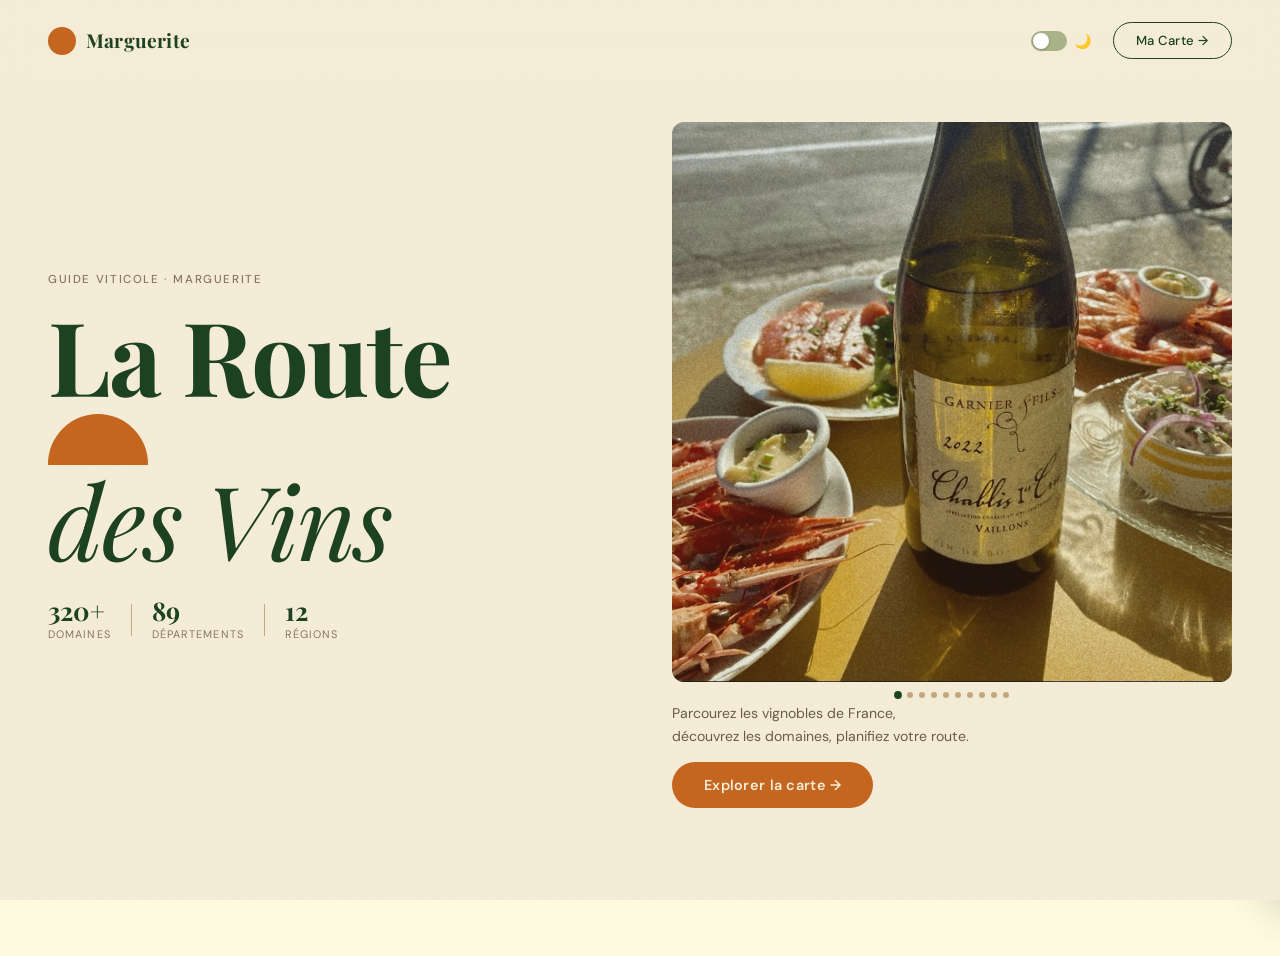
==== website/index.html @ 568b3fec "Initial commit — site Route des Vins Marguerite" ====
<!DOCTYPE html>
<html lang="fr">
<head>
    <meta charset="UTF-8">
    <meta name="viewport" content="width=device-width, initial-scale=1.0">
    <title>Route des Vins — Marguerite</title>
    <link href="https://fonts.googleapis.com/css2?family=DM+Sans:wght@300;400;500;600&family=Montserrat:wght@400;500;600&family=Playfair+Display:ital,wght@0,400;0,700;1,400&display=swap" rel="stylesheet">
    <link rel="stylesheet" href="style.css?v=1774000500">
    <!-- Firebase SDK (compat — fonctionne sans bundler) -->
    <script src="https://www.gstatic.com/firebasejs/10.7.1/firebase-app-compat.js"></script>
    <script src="https://www.gstatic.com/firebasejs/10.7.1/firebase-auth-compat.js"></script>
    <script src="https://www.gstatic.com/firebasejs/10.7.1/firebase-firestore-compat.js"></script>
</head>
<body>

    <!-- =========================================================
         LANDING PAGE OVERLAY — 70s Editorial Hero
         ========================================================= -->
    <div id="landing-overlay" class="landing-overlay">

        <!-- Navigation -->
        <nav class="landing-nav" id="landing-nav">
            <div class="landing-nav-logo">
                <span class="landing-nav-dot"></span>
                <span class="landing-nav-brand">Marguerite</span>
            </div>
            <div style="display:flex;align-items:center;gap:12px">
                <button class="theme-toggle-btn" id="theme-toggle-landing" onclick="toggleTheme()" aria-label="Basculer thème">
                    <span class="theme-toggle-track"><span class="theme-toggle-thumb"></span></span>
                    <span class="theme-toggle-icon">🌙</span>
                </button>
                <button class="landing-nav-cta" onclick="dismissLanding()">Ma Carte →</button>
            </div>
        </nav>

        <!-- Hero Poster -->
        <section class="landing-hero">

            <!-- Colonne gauche : typographie géante -->
            <div class="landing-hero-left">
                <span class="landing-label">Guide Viticole · Marguerite</span>
                <h1 class="landing-title-main">La Route</h1>
                <div class="landing-sun" aria-hidden="true"></div>
                <h1 class="landing-title-italic">des Vins</h1>
                <div class="landing-stats">
                    <div class="landing-stat">
                        <span class="landing-stat-num">320+</span>
                        <span class="landing-stat-lbl">Domaines</span>
                    </div>
                    <div class="landing-stat-sep"></div>
                    <div class="landing-stat">
                        <span class="landing-stat-num">89</span>
                        <span class="landing-stat-lbl">Départements</span>
                    </div>
                    <div class="landing-stat-sep"></div>
                    <div class="landing-stat">
                        <span class="landing-stat-num">12</span>
                        <span class="landing-stat-lbl">Régions</span>
                    </div>
                </div>
            </div>

            <!-- Colonne droite : carrousel + CTA -->
            <div class="landing-hero-right">
                <div class="landing-carousel-wrap">
                    <div class="landing-carousel" id="landing-carousel">
                        <!-- slides injectées par JS -->
                    </div>
                    <div class="landing-carousel-dots" id="landing-dots"></div>
                </div>
                <div class="landing-cta-zone">
                    <p class="landing-desc">Parcourez les vignobles de France,<br>découvrez les domaines, planifiez votre route.</p>
                    <button class="landing-explore-btn" onclick="dismissLanding()">Explorer la carte →</button>
                </div>
            </div>

        </section>

        <!-- ─── Wave divider ──────────────────────────────── -->
        <div class="landing-wave">
            <svg viewBox="0 0 1440 60" preserveAspectRatio="none" xmlns="http://www.w3.org/2000/svg">
                <path d="M0,30 C360,60 1080,0 1440,30 L1440,60 L0,60 Z" fill="white"/>
            </svg>
        </div>

        <!-- ─── Section Étapes ───────────────────────────── -->
        <section class="landing-etapes">
            <div class="landing-etapes-header">
                <div>
                    <span class="landing-section-label">Explorer</span>
                    <h2 class="landing-section-title">Les étapes<br><em>de la route</em></h2>
                </div>
                <button class="landing-etapes-link" onclick="dismissLanding()">Toutes les régions →</button>
            </div>
            <div class="landing-etapes-grid">

                <div class="landing-etape-card" onclick="goToRegion('49')" style="cursor:pointer;">
                    <div class="landing-etape-img-placeholder"><img src="images/landing/region-loire.JPG" alt="Pays de la Loire" class="landing-etape-img"></div>
                    <div class="landing-etape-body">
                        <div class="landing-etape-meta">
                            <span class="landing-etape-num" style="color:#5F6F52">01</span>
                            <span class="landing-etape-dot" style="background:#5F6F52"></span>
                        </div>
                        <h3 class="landing-etape-name">Pays de la Loire</h3>
                        <p class="landing-etape-desc">Des vignes de Muscadet aux châteaux de Touraine.</p>
                        <div class="landing-etape-tags">
                            <span class="landing-etape-tag" style="color:#5F6F52;background:rgba(95,111,82,0.1)">Blanc</span>
                            <span class="landing-etape-tag" style="color:#5F6F52;background:rgba(95,111,82,0.1)">Rosé</span>
                            <span class="landing-etape-tag" style="color:#5F6F52;background:rgba(95,111,82,0.1)">Pétillant</span>
                        </div>
                    </div>
                </div>

                <div class="landing-etape-card" onclick="goToRegion('39')" style="cursor:pointer;">
                    <div class="landing-etape-img-placeholder"><img src="images/landing/region-jura.JPG" alt="Jura" class="landing-etape-img"></div>
                    <div class="landing-etape-body">
                        <div class="landing-etape-meta">
                            <span class="landing-etape-num" style="color:#C4661F">02</span>
                            <span class="landing-etape-dot" style="background:#C4661F"></span>
                        </div>
                        <h3 class="landing-etape-name">Jura</h3>
                        <p class="landing-etape-desc">Vin Jaune, Crémant et cépages autochtones sur argilo-calcaires.</p>
                        <div class="landing-etape-tags">
                            <span class="landing-etape-tag" style="color:#C4661F;background:rgba(196,102,31,0.1)">Blanc</span>
                            <span class="landing-etape-tag" style="color:#C4661F;background:rgba(196,102,31,0.1)">Pétillant</span>
                            <span class="landing-etape-tag" style="color:#C4661F;background:rgba(196,102,31,0.1)">Vin Jaune</span>
                        </div>
                    </div>
                </div>

                <div class="landing-etape-card" onclick="goToRegion('51')" style="cursor:pointer;">
                    <div class="landing-etape-img-placeholder"><img src="images/landing/region-champagne.JPG" alt="Champagne" class="landing-etape-img"></div>
                    <div class="landing-etape-body">
                        <div class="landing-etape-meta">
                            <span class="landing-etape-num" style="color:#1C4220">03</span>
                            <span class="landing-etape-dot" style="background:#1C4220"></span>
                        </div>
                        <h3 class="landing-etape-name">Champagne</h3>
                        <p class="landing-etape-desc">Grandes maisons et vignerons indépendants de la Montagne de Reims.</p>
                        <div class="landing-etape-tags">
                            <span class="landing-etape-tag" style="color:#1C4220;background:rgba(28,66,32,0.1)">Bulles</span>
                            <span class="landing-etape-tag" style="color:#1C4220;background:rgba(28,66,32,0.1)">Blanc de Blancs</span>
                            <span class="landing-etape-tag" style="color:#1C4220;background:rgba(28,66,32,0.1)">Brut Nature</span>
                        </div>
                    </div>
                </div>

                <div class="landing-etape-card" onclick="goToRegion('33')" style="cursor:pointer;">
                    <div class="landing-etape-img-placeholder"><img src="images/chateau%20bordeau.jpeg" alt="Bordeaux" class="landing-etape-img"></div>
                    <div class="landing-etape-body">
                        <div class="landing-etape-meta">
                            <span class="landing-etape-num" style="color:#C4661F">04</span>
                            <span class="landing-etape-dot" style="background:#C4661F"></span>
                        </div>
                        <h3 class="landing-etape-name">Bordeaux</h3>
                        <p class="landing-etape-desc">Châteaux mythiques et merlots de la Rive Droite.</p>
                        <div class="landing-etape-tags">
                            <span class="landing-etape-tag" style="color:#C4661F;background:rgba(196,102,31,0.1)">Rouge</span>
                            <span class="landing-etape-tag" style="color:#C4661F;background:rgba(196,102,31,0.1)">Blanc sec</span>
                            <span class="landing-etape-tag" style="color:#C4661F;background:rgba(196,102,31,0.1)">Liquoreux</span>
                        </div>
                    </div>
                </div>

                <div class="landing-etape-card" onclick="goToRegion('42')" style="cursor:pointer;">
                    <div class="landing-etape-img-placeholder"><img src="images/landing/region-roannaise.JPG" alt="Côte Roannaise" class="landing-etape-img"></div>
                    <div class="landing-etape-body">
                        <div class="landing-etape-meta">
                            <span class="landing-etape-num" style="color:#A8541A">05</span>
                            <span class="landing-etape-dot" style="background:#A8541A"></span>
                        </div>
                        <h3 class="landing-etape-name">Côte Roannaise</h3>
                        <p class="landing-etape-desc">Gamay Saint Romain sur granit, fraîcheur et verticalité.</p>
                        <div class="landing-etape-tags">
                            <span class="landing-etape-tag" style="color:#A8541A;background:rgba(168,84,26,0.1)">Rouge</span>
                            <span class="landing-etape-tag" style="color:#A8541A;background:rgba(168,84,26,0.1)">Blanc</span>
                            <span class="landing-etape-tag" style="color:#A8541A;background:rgba(168,84,26,0.1)">Bio</span>
                        </div>
                    </div>
                </div>

            </div>
        </section>

        <!-- ─── Wave divider ──────────────────────────────── -->
        <div class="landing-wave">
            <svg viewBox="0 0 1440 60" preserveAspectRatio="none" xmlns="http://www.w3.org/2000/svg">
                <path d="M0,30 C360,0 1080,60 1440,30 L1440,60 L0,60 Z" fill="#EDE0CB"/>
            </svg>
        </div>

        <!-- ─── Section Domaines ─────────────────────────── -->
        <section class="landing-domaines">
            <div class="landing-domaines-header">
                <div>
                    <span class="landing-section-label">Sélection</span>
                    <h2 class="landing-section-title">Fiches<br><em>domaines</em></h2>
                </div>
                <div class="landing-domaines-filters">
                    <span class="landing-domaines-label" onclick="dismissLanding()" style="cursor:pointer">Tous les domaines →</span>
                </div>
            </div>
            <div class="landing-domaines-grid">

                <div class="landing-domaine-card" onclick="goToDomaine('49', 0)" style="cursor:pointer;">
                    <div class="landing-domaine-img-wrap">
                        <img src="images/Mahé.jpeg" alt="Loïc Mahé" class="landing-domaine-img">
                    </div>
                    <div class="landing-domaine-body">
                        <span class="landing-domaine-region">Val de Loire</span>
                        <h3 class="landing-domaine-name">Loïc Mahé</h3>
                        <p class="landing-domaine-appellation">Savennières · Chenin Blanc</p>
                        <div class="landing-domaine-footer">
                            <button class="landing-domaine-cta">Voir la fiche →</button>
                        </div>
                    </div>
                </div>

                <div class="landing-domaine-card" onclick="goToDomaine('39', 0)" style="cursor:pointer;">
                    <div class="landing-domaine-img-wrap">
                        <img src="images/Tissot.JPG" alt="Stéphane & Bénédicte Tissot" class="landing-domaine-img">
                    </div>
                    <div class="landing-domaine-body">
                        <span class="landing-domaine-region">Jura</span>
                        <h3 class="landing-domaine-name">Stéphane &amp; Bénédicte Tissot</h3>
                        <p class="landing-domaine-appellation">Arbois · Chardonnay, Savagnin</p>
                        <div class="landing-domaine-footer">
                            <button class="landing-domaine-cta">Voir la fiche →</button>
                        </div>
                    </div>
                </div>

                <div class="landing-domaine-card" onclick="goToDomaine('51', 1)" style="cursor:pointer;">
                    <div class="landing-domaine-img-wrap">
                        <img src="images/Agrapart.JPG" alt="Pascal Agrapart" class="landing-domaine-img">
                    </div>
                    <div class="landing-domaine-body">
                        <span class="landing-domaine-region">Champagne</span>
                        <h3 class="landing-domaine-name">Pascal Agrapart</h3>
                        <p class="landing-domaine-appellation">Côte des Blancs · Chardonnay</p>
                        <div class="landing-domaine-footer">
                            <button class="landing-domaine-cta">Voir la fiche →</button>
                        </div>
                    </div>
                </div>

                <div class="landing-domaine-card" onclick="goToDomaine('44', 0)" style="cursor:pointer;">
                    <div class="landing-domaine-img-wrap">
                        <img src="images/Chevalier.JPG" alt="Eric Chevalier" class="landing-domaine-img">
                    </div>
                    <div class="landing-domaine-body">
                        <span class="landing-domaine-region">Loire</span>
                        <h3 class="landing-domaine-name">Eric Chevalier</h3>
                        <p class="landing-domaine-appellation">Muscadet Côtes de Grand Lieu · Melon de Bourgogne</p>
                        <div class="landing-domaine-footer">
                            <button class="landing-domaine-cta">Voir la fiche →</button>
                        </div>
                    </div>
                </div>

            </div>
        </section>

        <!-- ─── Wave divider ──────────────────────────────── -->
        <div class="landing-wave" style="background:#EDE0CB">
            <svg viewBox="0 0 1440 60" preserveAspectRatio="none" xmlns="http://www.w3.org/2000/svg">
                <path d="M0,60 C480,0 960,60 1440,20 L1440,60 L0,60 Z" fill="#1C4220"/>
            </svg>
        </div>

        <!-- ─── Section CTA ───────────────────────────────── -->
        <section class="landing-cta-section">
            <div class="landing-cta-circle" style="width:600px;height:600px"></div>
            <div class="landing-cta-circle" style="width:900px;height:900px"></div>
            <div class="landing-cta-inner">
                <div class="landing-cta-sun"></div>
                <h2 class="landing-cta-title">Créez votre<br><em>propre route</em></h2>
                <p class="landing-cta-text">Connectez-vous pour sauvegarder vos domaines, noter vos cuvées préférées et partager votre carnet de route avec vos amis.</p>
                <div class="landing-cta-buttons">
                    <button class="landing-cta-btn-primary" onclick="dismissLanding(); setTimeout(openAuthModal, 400)">Commencer gratuitement</button>
                    <button class="landing-cta-btn-secondary" onclick="dismissLanding()">Explorer sans compte</button>
                </div>
            </div>
        </section>

        <!-- ─── Footer ────────────────────────────────────── -->
        <footer class="landing-footer">
            <div class="landing-footer-top">
                <div>
                    <span class="landing-footer-brand">Marguerite</span>
                    <p class="landing-footer-tagline">La route des vins, à votre façon.</p>
                </div>
                <div class="landing-footer-col">
                    <h4>Explorer</h4>
                    <a href="#" onclick="dismissLanding()">La Carte</a>
                    <a href="#" onclick="event.preventDefault(); document.querySelector('.landing-etapes')?.scrollIntoView({behavior:'smooth'})">Les Étapes</a>
                    <a href="#" onclick="event.preventDefault(); document.querySelector('.landing-domaines')?.scrollIntoView({behavior:'smooth'})">Les Domaines</a>
                </div>
                <div class="landing-footer-col">
                    <h4>Compte</h4>
                    <a href="#" onclick="dismissLanding()">Ma Carte</a>
                    <a href="#" onclick="dismissLanding(); setTimeout(openAuthModal, 400)">Connexion</a>
                    <a href="#" onclick="dismissLanding()">Coups de cœur</a>
                </div>
            </div>
            <div class="landing-footer-bottom">
                <span class="landing-footer-copy">© 2025 Route des Vins Marguerite</span>
                <span class="landing-footer-copy">Fait avec soin · France 🇫🇷</span>
            </div>
        </footer>

    </div>
    <!-- /landing-overlay -->

    <!-- ===== NAV CARTE ===== -->
    <nav id="carte-nav">
        <div class="cn-logo" onclick="showLanding()" style="cursor:pointer;">
            <div class="cn-logo-dot"></div>
            <span class="cn-brand">Marguerite</span>
        </div>
        <div class="cn-links">
            <a href="#" onclick="dismissLanding(); return false;" class="cn-link">Accueil</a>
            <a href="#" class="cn-link active">La Carte</a>
        </div>

        <!-- Barre de recherche globale -->
        <div id="search-container">
            <div id="search-bar">
                <span id="search-icon" aria-hidden="true">&#9906;</span>
                <input id="search-input" type="text"
                       placeholder="Cépage, arôme, lieu, couleur, tanins…"
                       autocomplete="off" spellcheck="false" aria-label="Rechercher un vin">
                <button id="search-clear" aria-label="Effacer">&#10005;</button>
            </div>
        </div>

        <div class="cn-actions">
            <!-- Barre utilisateur -->
            <div id="user-bar">
                <button id="user-btn" onclick="openAuthModal()">👤 Connexion</button>
                <button id="coeur-btn" class="hidden" onclick="showFavoritesPanel()">♥ Coups de Cœur</button>
                <button id="reseau-btn" class="hidden" onclick="openReseau()">🌐 Mon Réseau</button>
                <button id="itin-fab" class="itin-fab hidden" onclick="toggleItinerary()" aria-label="Mon itinéraire de visite">
                    <span class="itin-fab-icon">🗺</span>
                    <span class="itin-fab-label">Mon Itinéraire</span>
                    <span id="itin-fab-badge" class="itin-fab-badge hidden">0</span>
                </button>
            </div>
            <button id="mes-donnees-btn" class="hidden" onclick="openMesDonnees()">Mes Données</button>
            <button id="mc-fab" class="hidden" onclick="openMcForm()" aria-label="Ajouter un domaine à Ma Carte">+ Cartes &amp; Cuvées</button>
            <button class="theme-toggle-btn" id="theme-toggle-carte" onclick="toggleTheme()" aria-label="Basculer thème">
                <span class="theme-toggle-track"><span class="theme-toggle-thumb"></span></span>
                <span class="theme-toggle-icon">🌙</span>
            </button>
        </div>
    </nav>

    <!-- Bloc minimal : bouton retour + titre (conservés pour la compatibilité JS) -->
    <div id="top-left-block">
        <button id="back-button" class="hidden" onclick="returnToMap()">← Retour à la carte</button>
        <div id="title-overlay" onclick="window.location.href='index.html'" style="cursor:pointer;">
            Route des Vins <em>Marguerite</em>
            <div class="subtitle">Cliquez sur un département viticole</div>
        </div>
        <!-- Zone admin -->
        <div id="admin-corner">
            <span id="admin-badge" class="hidden">⚙ Admin</span>
            <button id="admin-tools-btn" class="hidden" onclick="window.open('admin.html','_blank')">⚙ Outils d'administration</button>
        </div>
    </div>

    <!-- Carte interactive -->
    <div id="map-container">


        <!-- Contrôles zoom (bas droite) -->
        <div id="map-zoom-controls">
            <button class="mzc-btn" onclick="mapZoomIn()" aria-label="Zoom avant">+</button>
            <button class="mzc-btn" onclick="mapZoomOut()" aria-label="Zoom arrière">−</button>
            <button class="mzc-btn" onclick="mapZoomReset()" aria-label="Recentrer">⊕</button>
        </div>

        <svg id="france-map" viewBox="105 18 568 567" preserveAspectRatio="xMidYMid meet">
            <defs>
                <filter id="drop-shadow" x="-20%" y="-20%" width="140%" height="140%">
                    <feGaussianBlur in="SourceAlpha" stdDeviation="0.5" />
                    <feOffset dx="0" dy="0.5" result="offsetblur" />
                    <feComponentTransfer>
                        <feFuncA type="linear" slope="0.3" />
                    </feComponentTransfer>
                    <feMerge>
                        <feMergeNode />
                        <feMergeNode in="SourceGraphic" />
                    </feMerge>
                </filter>
                <filter id="hover-shadow" x="-20%" y="-20%" width="140%" height="140%">
                    <feGaussianBlur in="SourceAlpha" stdDeviation="1" />
                    <feOffset dx="0" dy="1" result="offsetblur" />
                    <feComponentTransfer>
                        <feFuncA type="linear" slope="0.5" />
                    </feComponentTransfer>
                    <feMerge>
                        <feMergeNode />
                        <feMergeNode in="SourceGraphic" />
                    </feMerge>
                </filter>
            </defs>
            <path data-numerodepartement="75" data-nom="Paris"
                d="M 396.8000 154.7000l-3.2-0.5-2.5 1.7 3 3.5 5.3-0.1-1.8-1.9z" />
            <path data-numerodepartement="77" data-nom="Seine-et-Marne"
                d="M 441.1000 176.1000l-2.9 0.8 0.4 8.5-15.4 3-0.2 5.8-3.9 5.4-11.2 2.7-9.2-0.7 2.6-1.5 0.6-2.7-4.2-4.3-0.7-3.1 3.4-4.8 4-17.2-0.5-1 1.1-4.1-0.3-2.9v-0.1l-1.3-4.7 1.3-2.5-1.7-5.1 0.1-0.1 1.7-2.3-0.2-2 6.9 1 2-2.2 2.5 1.6 8.1-2.9 2.6 0.7 1.8 2.5-0.7 2.8 3.9 4.2 9.3 6-0.4 2-2.6 2.2 3.5 8.3 2.6 1.7z" />
            <path data-numerodepartement="78" data-nom="Yvelines"
                d="M 364.1000 158.1000l-3.6-6.6-1.8-5.8 2.3-2.6 3.8 0.1 9.5 0.8 9 3.6 5.5 6.1-2 3.1 3.2 5.2-7.1 5.4-1.6 2.6 0.7 2.9-4.6 8.6-3.1 0.7-2.3-2.2-1.2-5.6-6.2-5.4z" />
            <path data-numerodepartement="91" data-nom="Essonne"
                d="M 401.6000 164.8000l2.3 2.2 0.5 1-4 17.2-3.4 4.8-3.7-0.6-2.8 1.8-1.5-2.7-1.9 2.9-6.9 0.7-2.8-10.6 4.6-8.6-0.7-2.9 1.6-2.6 7.1-5.4v-0.1l3.7 1.6 5.1 2.1z" />
            <path data-numerodepartement="92" data-nom="Hauts-de-Seine"
                d="M 391.1000 155.9000l3 3.5-0.4 4.1-3.7-1.6v0.1l-3.2-5.2 2-3.1 3.6-2.6 1.3 2-0.1 1.1z" />
            <path data-numerodepartement="93" data-nom="Seine-Saint-Denis"
                d="M 404.7000 152.7000l-1.3 2.5 1.3 4.7v0.1l-7.1-2.6-0.8-2.7-3.2-0.5 0.1-1.1-1.3-2 3.3-1.3 2.6 1.1c1.6-1.1 3.2-2.2 4.7-3.3z" />
            <path data-numerodepartement="94" data-nom="Val-de-Marne"
                d="M 404.7000 160.0000l0.3 2.9-1.1 4.1-2.3-2.2-2.8 0.8-5.1-2.1 0.4-4.1 5.3-0.1-1.8-1.9z" />
            <path data-numerodepartement="95" data-nom="Val-dÆOise"
                d="M 374.3000 144.0000l-9.5-0.8 4-9.5 1.6 3.2 5.6 1.1 6.3-1.8 9.2 2.2 2.2-1.6 10.9 6.4 0.2 2-1.7 2.3-0.1 0.1c-1.5 1.1-3.1 2.2-4.7 3.3l-2.6-1.1-3.3 1.3-3.6 2.6-5.5-6.1z" />
            <path data-numerodepartement="18" data-nom="Cher"
                d="m385.3 235.4l5-2.4 13.5 3.1 3.9 4.8 9-1.7 2 6.5-1.7 5.8 2.7 2.1 3.1 7.6 0.3 5.9 2.2 2-0.2 5.8-1.3 8.9h-0.1-4l-4.8 3.7-8.4 2.9-2.3 1.9 1.7 5.3-1.7 2.4-8.7 1-3.5 5.9v0.1l-4.9-0.2 1.5-3.5-0.9-8.9-4.7-7.9 1.4-2.7-2.3-2.2 2.5-5.1-2.3-11.7-11.6-1.6 2.8-5.5 2.8 0.1 0.6-2.8 9.7-2-2.1-5.9 5.9-4.1z" />
            <path data-numerodepartement="28" data-nom="Eure-et-Loir"
                d="m333.1 200.9l-2.1-3.8-1.1-7.5 7.5-5.1-0.5-4.6 0.2-4.5-4.8-4.4-0.1-3.2 2.4-2.6 6-1.1 5.3-3.2 2.8 1.6 6-1.3-0.2-2.8 6-6.9 3.6 6.6 0.5 10.9 6.2 5.4 1.2 5.6 2.3 2.2 3.1-0.7 2.8 10.6-0.5 1.5-4.8 10.8-8.5 0.6-6 2.8 0.2 2.8-3.3-1.9-5.5 3.5-12.8-10.8-6.3 1.3z" />
            <path data-numerodepartement="36" data-nom="Indre"
                d="m357.8 308.5l-2.8 2.9-1.7-2.5-5.8 1.1-2.6-1.1 1.5-2.8-2.5-1.3-2.6-5.4h-2.9l-4.6-4.4 0.8-5.8-2.1-3 5.6-0.5-1-2.7 3.3-11.9 5.1-2.7 2.3 1.7 2.6-3.5 2.5-2.1-1-4.9 6-3.2 2.5 1.3 1.5-2.6 6.4-0.9 5.2 3.5-2.8 5.5 11.6 1.6 2.3 11.7-2.5 5.1 2.3 2.2-1.4 2.7 4.7 7.9 0.9 8.9-1.5 3.5-2.7 0.8-13.2-2.7-1.9 2.5z" />
            <path data-numerodepartement="37" data-nom="Indre-et-Loire" class="wine-region"
                d="m303.9 263l-5.5-3.2v-0.1l5.8-15.3 1.7-9.3 0.7-2.4 6.1 2.6-0.5-3.3 2.8 0.3 7.7-4.5 10.5 0.5-0.2 5.5 2.2-1.8 6 3.4-0.7 2.7 3.4 5.1-1.2 9.1 2.4 1.9 2.6-1.3 4.2 6.7 1 4.9-2.5 2.1-2.6 3.5-2.3-1.7-5.1 2.7-3.3 11.9 1 2.7-5.6 0.5-7.1-10-0.3-3.1-5.3-3 1.4 2.9-10 0.4-2.8-1.4-1.3-6.1-2.9 0.3z" />
            <path data-numerodepartement="41" data-nom="Loir-et-Cher"
                d="m357.9 256.4l-6 3.2-4.2-6.7-2.6 1.3-2.4-1.9 1.2-9.1-3.4-5.1 0.7-2.7-6-3.4-2.2 1.8 0.2-5.5-10.5-0.5 0.6-3.5 3.2-1.1 6.3-10.6-0.4-5.5-1.7-2.2 2-2.1v-0.1l6.3-1.3 12.8 10.8 5.5-3.5 3.3 1.9 2.5 7.1-1.8 3.2 1.7 5.6 3-1.3 2.4 1.5 1.1 3.8 2.9 0.6 1.9-2.3 15.2 1.6 0.8 2.6-5 2.4 5.1 7.6-5.9 4.1 2.1 5.9-9.7 2-0.6 2.8-2.8-0.1-5.2-3.5-6.4 0.9-1.5 2.6z" />
            <path data-numerodepartement="45" data-nom="Loiret"
                d="m393.3 189.4l3.7 0.6 0.7 3.1 4.2 4.3-0.6 2.7-2.6 1.5 9.2 0.7 11.2-2.7 6.7 7.5 0.4 5.8-4.6 4.9 1.1 2.9-1.6 2.4-5.3 3.3 3 2.8 2.2 6.9-2.8 0.7-1.5 2.4-9 1.7-3.9-4.8-13.5-3.1-0.8-2.6-15.2-1.6-1.9 2.3-2.9-0.6-1.1-3.8-2.4-1.5-3 1.3-1.7-5.6 1.8-3.2-2.5-7.1-0.2-2.8 6-2.8 8.5-0.6 4.8-10.8 0.5-1.5 6.9-0.7 1.9-2.9 1.5 2.7z" />
            <path data-numerodepartement="21" data-nom="C¶te-dÆOr"
                d="m523.6 241.7l3.9 8.2-1.2 1.3-1.8 8.2-6.2 6.8-1.1 4.1v-0.1l-15 1.5-8.8 4.2-5.6-6.3-5.5-1.9-1.3-2.6-5.7-1.7-2.4-2.6v-0.8l0.4-3.2-3.7-1.2-1.3-6h0.1l-1.3-2.7 1.3-8.1 6.7-10.4-1.7-2.3 2.8-2.1 0.3-3.7-3.1-3.9 1.9-3.1 2.2-2 6.1-0.9 4.7-3.9 3.9 0.5 3.5 0.7 0.5 2.7 2.6 1-0.3 2.9 2.9 0.3 1.8 2.2 1 3.1-2.8 2.4 2.3 4.8 9.2 2 3 1.6v2.8l4.8-1.9h0.1l2.7-1.6 2 3 0.1 3.2-4.6 4.1z" />
            <path data-numerodepartement="25" data-nom="Doubs"
                d="m590.1 245.2l-2.4 2.2 0.4 3-4.8 6.2-4.8 4-0.4 2.9-2.5 2.7-5.7 1.7-0.3 0.3-1.7 2.3 0.9 2.7-0.7 4.5 0.5 2.5-9.5 8.8-2.9 5.2-0.2 0.7-3.7-3.5 3.6-7.4 2.1-2.3-4.2-4.1-2.9-0.5-5.8-10.1-3 0.8-1.5-2.5-2 2.1-1.2-2.5 3-5.1-5.2-7.8 22.3-10.2 3-4.7 5.6-1.9 2.8 0.9 1.8-2.2 3.2-0.4 0.5-2.8 5.9 0.8 0.2-0.1h0.1l5.9 2.7-1.4 2.5 1.4 2.4 0.4-0.5-0.1 0.2-2.2 4.9 7-0.7z" />
            <path data-numerodepartement="39" data-nom="Jura" class="wine-region"
                d="m552.3 291.4l3.7 3.5-2.6 8.1-5.3 7.2-5.5 3.2-3.8 0.2-0.4-2.8-3.4-1.6-4 4.4-2.9 0.1-0.1-3h-2.9l-4.3-7.7 2.8-1.1-0.8-5.3 2.8-5-2.2-8.7-2.5-1.6 5-3.7-8.3-4.4-0.4-2.9 1.1-4.1 6.2-6.8 1.8-8.2 1.2-1.3 2.3 2 5.4 0.1 5.2 7.8-3 5.1 1.2 2.5 2-2.1 1.5 2.5 3-0.8 5.8 10.1 2.9 0.5 4.2 4.1-2.1 2.3z" />
            <path data-numerodepartement="58" data-nom="NiÞvre"
                d="m462.8 250l5.5-0.4 1.3 6 3.7 1.2-0.4 3.2v0.8l-1.1 0.3-2.7 0.4v1.3l-2.8 1 0.3 5.9-2.1 1.7 4 7-1.9 2.1 0.7 2.9-11.3 5.7-7-2.8-5.9 6-4.4-3.7-2.8 1.7-6.4-0.2-5.7-6.3 1.3-8.9 0.2-5.8-2.2-2-0.3-5.9-3.1-7.6-2.7-2.1 1.7-5.8-2-6.5 1.5-2.4 2.8-0.7v0.1h3.4l7.4 4.8h6l4.6-4.3 3.9 5.6 5.5 3 5.8-0.9 0.9 3.7 2.8-0.9z" />
            <path data-numerodepartement="70" data-nom="Haute-Sa¶ne"
                d="m579.1 225.9l1.4 5.5-0.2 0.1-5.9-0.8-0.5 2.8-3.2 0.4-1.8 2.2-2.8-0.9-5.6 1.9-3 4.7-22.3 10.2-5.4-0.1-2.3-2-3.9-8.2-2.6-1.4 4.6-4.1-0.1-3.2-2-3-2.7 1.6h-0.1l1.2-2.5 6.6-3.9 2.1 1.8 3.2-1 0.3-8.3 2-2.4 2.9 0.3 2.3-3.2-0.2-1.4 8-5.8 7 4.3 5.8-1.6 4.9 3.6 5.1-2.2 8.4 6.6-2.3 5.7z" />
            <path data-numerodepartement="71" data-nom="Sa¶ne-et-Loire"
                d="m517.2 270.2v0.1l0.4 2.9 8.3 4.4-5 3.7 2.5 1.6 2.2 8.7-2.8 5 0.8 5.3-2.8 1.1-4.8-3.3-5.4 1.3-5.9-1.5-5.9 20.9-5.7-7.7-1.6 2.3-2.5-1.5-2.2 1.6-2.2-1.7-2.3 1.9-0.3 2.9v0.1l-5.7 3.8-2.1-2.1-8 1.5-5.2-3.3v-3l3.7-4.6 0.5-5.5-1.6-2.4-7.9-2.9-6.7-13.5 7 2.8 11.3-5.7-0.7-2.9 1.9-2.1-4-7 2.1-1.7-0.3-5.9 2.8-1 2.7-1.7 1.1-0.3 2.4 2.6 5.7 1.7 1.3 2.6 5.5 1.9 5.6 6.3 8.8-4.2z" />
            <path data-numerodepartement="89" data-nom="Yonne"
                d="m425.8 207.1l-6.7-7.5 3.9-5.4 0.2-5.8 15.4-3 3.6 1.5 4.5 5.5 2.5 8.3 2-2.2 3.6 4.1 5 10.9 12.6-1.6 2.9 1.4-1.9 3.1 3.1 3.9-0.3 3.7-2.8 2.1 1.7 2.3-6.7 10.4-1.3 8.1 1.3 2.7h-0.1l-5.5 0.4-1.5-2.8-2.8 0.9-0.9-3.7-5.8 0.9-5.5-3-3.9-5.6-4.6 4.3h-6l-7.4-4.8h-3.4v-0.1l-2.2-6.9-3-2.8 5.3-3.3 1.6-2.4-1.1-2.9 4.6-4.9z" />
            <path data-numerodepartement="90" data-nom="Territoire de Belfort"
                d="m580.3 215.9l0.9-0.6 7.6 5 0.5 9 2.8-0.2 2 5-0.1 0.1-2.8 0.4-1.1-0.4-3.2 4.3-0.4 0.5-1.4-2.4 1.4-2.5-5.9-2.7h-0.1l-1.4-5.5-1.1-4.3z" />
            <path data-numerodepartement="14" data-nom="Calvados"
                d="m316.9 148l-0.7 2.2-5.6-1-7 1.7-7.2 5.4-2.9 0.3-5.7-1.1-2.6 1.7-4.9-3-6.4 2.3-2.7-1.3-0.9 2.7-5.4 2.9-9.7-2.1-1.8-2.4 4.5-5.3-1.6-2.3 8.1-4.9-2.2-8.2 2-2.6-8.4-3.1-0.5-6.6v-0.1l0.1-0.7 1.8 0.8 1.9-2.1 3.4-0.3 9.4 3.3 13.9 1.5 6.9 3.4 5.7-0.7 4.7-2.5 4.1-3.7 5.1-1.1 0.3 8.3h2.9l-2.3 2.1 2.8 9.4-1.4 3z" />
            <path data-numerodepartement="27" data-nom="Eure"
                d="m316.4 153.4l-0.2-3.2 0.7-2.2-2.3-4.1 1.4-3-2.8-9.4 2.3-2.1h-2.9l-0.3-8.3 1.7-0.4 0.3-0.1h1.5l-0.9-0.2 0.8-0.3-1.3-0.3 5.9-2.4 7.6 5 3.4-0.7 4.9 3-1.9 2.4 2.1 2.1 5.4 2.4 1.4-2.7 8.2-2.5 4.8-7 13.1 3.3 3.5 8.4-4 2.6-4 9.5-3.8-0.1-2.3 2.6 1.8 5.8-6 6.9 0.2 2.8-6 1.3-2.8-1.6-5.3 3.2-6 1.1-2.4 2.6-3.4-2.1 1.7-2.3-7.8-9.5z" />
            <path data-numerodepartement="50" data-nom="Manche"
                d="m255.2 158.7l9.7 2.1 4.1 4.2-1.8 6.7-3.6 4.5h-0.1l-8.6-0.8-5.4-2.3-7.1 4.8-2.7-1-4.7-9.6 1.9-0.2 4.8 0.4 2.5-1.1 0.5-2.2-2.4 1.3-5.1-5.6-0.3-5.3 2-6.1-0.3-4.9-1.8-3.6 0.4-7.4 1.5-2-2.5 0.3-2-5 0.3-2.2-2.4-1.2-2.9-4.1-0.7-5.9-1.4-1.9 1.8-1.8 0.1-2.8-0.5-2.3-2.2-1.1-1-2.5 2.1-0.2 11.9 4.2h2.4l4-2.6 5.1 0.6 1.8 1.7 0.9 2.7-3.2 5.2 4 6.5 1.1 4.3-0.1 0.7v0.1l0.5 6.6 8.4 3.1-2 2.6 2.2 8.2-8.1 4.9 1.6 2.3-4.5 5.3z" />
            <path data-numerodepartement="61" data-nom="Orne"
                d="m266.9 179.9l-3.3-3.7 3.6-4.5 1.8-6.7-4.1-4.2 5.4-2.9 0.9-2.7 2.7 1.3 6.4-2.3 4.9 3 2.6-1.7 5.7 1.1 2.9-0.3 7.2-5.4 7-1.7 5.6 1 0.2 3.2 6.3 0.5 7.8 9.5-1.7 2.3 3.4 2.1 0.1 3.2 4.8 4.4-0.2 4.5 0.5 4.6-7.5 5.1 1.1 7.5-3.2-0.7-3.1-3.5-2.9 1-7.2-5-1.6-8.4-2.8-1.5-11 5.9-3-0.1v-0.1-2.9l-3.3-1.6-1.9-6-2.7-0.2-0.7 2.7h-9.1l-6.7 3.3-2.5-1.7z" />
            <path data-numerodepartement="76" data-nom="Seine-Maritime"
                d="m314.4 119.8l-7.6-1.8-1.2-2-0.1-2.3 4.4-9.7 13.8-7.4 2.3-1.6 10.3-2.1 4.8-1.8 2.4 0.3 8.5-4.4 5.1-4.1 11.8 10 3.4 8.4-3.1 4.7 1.4 8.7-1.3 8-13.1-3.3-4.8 7-8.2 2.5-1.4 2.7-5.4-2.4-2.1-2.1 1.9-2.4-4.9-3-3.4 0.7-7.6-5z" />
            <path data-numerodepartement="02" data-nom="Aisne"
                d="m450.3 82.6l16.7 4.6 2.9 0.9 0.7 5.9-1.3 3.5 1.3 3.1-5 7.2-2.7 0.3 0.3 14.3-1 2.8-5.3-1.8-8 4-1.2 2.6 3.2 8-5.5 2.3 1.6 2.4-0.8 2.7 2.5 1.3-7.7 10.2-9.3-6-3.9-4.2 0.7-2.8-1.8-2.5-2.6-0.7 2.1-1.7-0.5-2.8-2.9-1.1-2.4 1.5-0.7-2.9 3 0.2-2.9-4.5 2.6-1.7 2.4-5.7 2.6-1.1-2.2-1.8 0.8-4.5-0.4-10.2-2.3-7 3.9-8.1 0.4-3.8 12.6-0.6 2.6-2.2 2.3 1.7z" />
            <path data-numerodepartement="59" data-nom="Nord"
                d="m384.3 25.1l0.9-0.3 2 0.8 1.1-2.1 7.9-2.1 2.9 0.3 4.4-1.9v-0.1l1.2 4.8 2.3 3.7-1.6 1.9 0.6 0.8 1.2 5.8h3.4l2.7 5.1 3.1 1.5h2.1l0.6-2.4 8.1-3 3.8 7.5 0.1 1 1.3 5.2 2 3.5h0.1l2.8 0.6 2.1-1.4 2.4-0.2-0.5 2.2 2.2-0.7 2.8 1 1.8 4.4-0.6 2.3 0.7 2.3 1.4 1.9 1.1-2.6 4.6-0.3 2.4 1.1 4.3-1.7 5.5 6 2.3 0.2-2.1 2.4-1.4 4.7 2.6 0.2 1.4 3.3-3.5 3.9 0.2 2.5-16.7-4.6-5.2 1.8-2.3-1.7-2.6 2.2-12.6 0.6-3.3-2.6 3.5-10.6-1.8-2.4-3-0.4 0.7-2.7-3.9-5.2 3.1-1.6-3.8-5.3-5.9-1 1-6.1-1.3-2.5-1.7 2.2-11.6-0.5-4.1-4.2 0.6-2.8-5.5-2.6z" />
            <path data-numerodepartement="60" data-nom="Oise"
                d="m372.8 131.1l-3.5-8.4 1.3-8-1.4-8.7 3.1-4.7 4.1 3.7 3.1-1.2 14.4 2.2 12.8 6.7 8.6-6.8 10.3-1.5 0.4 10.2-0.8 4.5 2.2 1.8-2.6 1.1-2.4 5.7-2.6 1.7 2.9 4.5-3-0.2 0.7 2.9 2.4-1.5 2.9 1.1 0.5 2.8-2.1 1.7-8.1 2.9-2.5-1.6-2 2.2-6.9-1-10.9-6.4-2.2 1.6-9.2-2.2-6.3 1.8-5.6-1.1-1.6-3.2z" />
            <path data-numerodepartement="62" data-nom="Pas-de-Calais"
                d="m379.8 68.9l7.1 5.8 12-2.5-2.6 5.7 1.7 3.1 2.5-3.1 8.4 3.5 0.8-2.8 2.8 4.6 2.4-1.7 0.8 3.2 8.6-1.8 3.5-10.6-1.8-2.4-3-0.4 0.7-2.7-3.9-5.2 3.1-1.6-3.8-5.3-5.9-1 1-6.1-1.3-2.5-1.7 2.2-11.6-0.5-4.1-4.2 0.6-2.8-5.5-2.6-6.3-12.1-11.7 3.4-6.4 5.4 0.9 5.6-1.7 4.6 0.6 6.7 2 4.2-1.7-1.4-0.3 9.7 2.3 1.6 10.5 1z" />
            <path data-numerodepartement="80" data-nom="Somme"
                d="m424.3 82.9l3.3 2.6-0.4 3.8-3.9 8.1 2.3 7-10.3 1.5-8.6 6.8-12.8-6.7-14.4-2.2-3.1 1.2-4.1-3.7-3.4-8.4-11.8-10 2.4-1.9 3.4-6.6 1.9-1.1 0.1-0.1 1.4 1.8 3.5 0.3-5.6-6 1.2-5.1 2.9 0.7 10.5 1 1 3 7.1 5.8 12-2.5-2.6 5.7 1.7 3.1 2.5-3.1 8.4 3.5 0.8-2.8 2.8 4.6 2.4-1.7 0.8 3.2z" />
            <path data-numerodepartement="08" data-nom="Ardennes"
                d="m469.9 88.1l0.8 0.3 9.8 0.4 7.3-3.2 1.1-6 4-3.8 2.8-0.2v3.8l-1.7 1.6-0.6 5.2 3.3 4.5-1 2.4 0.6 3.1 1.4 1.9 3.3-0.9 4.3 2.4 2.8 3.8 4.9 0.6 2 1.7-0.9 2.4 2.1-0.1-1.6 1.1-2 2.7-5.7-2.1-1.9 2 0.8 8.8-3.2 5.1 1.4 2.5-4.2 3.6v0.1l-20.1-1.9-9.8-6.6-6.7-0.9-0.3-14.3 2.7-0.3 5-7.2-1.3-3.1 1.3-3.5z" />
            <path data-numerodepartement="10" data-nom="Aube"
                d="m442.2 186.9l-3.6-1.5-0.4-8.5 2.9-0.8 3-5 3.2 4.5 9 1.2v-3.3l9.5-7.6 6.5-0.9 3.1 0.5 0.4 6.1 2.6 2c1.9 0.8 3.8 1.5 5.6 2.3l2.5-1.5 3.3 1.1-0.6 3.4 2.4 5.2 5.6 3 0.5 9.9-0.1 2.7-5.6 2.5 0.2 4.8-3.9-0.5-4.7 3.9-6.1 0.9-2.2 2-2.9-1.4-12.6 1.6-5-10.9-3.6-4.1-2 2.2-2.5-8.3z" />
            <path data-numerodepartement="51" data-nom="Marne" class="wine-region"
                d="m440.6 158.9l0.4-2 7.7-10.2-2.5-1.3 0.8-2.7-1.6-2.4 5.5-2.3-3.2-8 1.2-2.6 8-4 5.3 1.8 1-2.8 6.7 0.9 9.8 6.6 20.1 1.9 2.2 9-1 4.1 2.6 1.3-0.6 3.9-3.1 1.1-1.1 5.8 3.2 4.6 0.5 4.1-8.6 2.2 2.2 2.5-2.3 2.2 0.7 2.9h-4.7l-3.3-1.1-2.5 1.5c-1.8-0.8-3.7-1.5-5.6-2.3l-2.6-2-0.4-6.1-3.1-0.5-6.5 0.9-9.5 7.6v3.3l-9-1.2-3.2-4.5-2.6-1.7-3.5-8.3z" />
            <path data-numerodepartement="52" data-nom="Haute-Marne"
                d="m493.9 167.9l8.6-2.2 3.4 5.2 16.9 10.4-2.4 2.3 12.7 9.5-1.7 8.6 5.5 4.7 0.2 3.1 2.7-1.1 1.3 2.5v0.1l0.2 1.4-2.3 3.2-2.9-0.3-2 2.4-0.3 8.3-3.2 1-2.1-1.8-6.6 3.9-1.2 2.5-4.8 1.9v-2.8l-3-1.6-9.2-2-2.3-4.8 2.8-2.4-1-3.1-1.8-2.2-2.9-0.3 0.3-2.9-2.6-1-0.5-2.7-3.5-0.7-0.2-4.8 5.6-2.5 0.1-2.7-0.5-9.9-5.6-3-2.4-5.2 0.6-3.4h4.7l-0.7-2.9 2.3-2.2z" />
            <path data-numerodepartement="54" data-nom="Meurthe-et-Moselle"
                d="m588.2 170.9l1.9 1.3-1.5 0.4-10.6 7.6-6.1-1.6-1.6-2.7-5.3 3.8-6 1-2.4-1.8-5.4 2-1.1 2.8-5.7 0.7-4.1-4.8 0.1-2.9-5.8-0.6 0.2-2.9-2.5-2 1.7-2.8-1.3-8.6 2.2-13.8 0.9-2.7-4.9-11.5 1.5-5.9-1.2-2.7-4.4-4.8-5.3 2-0.7-5.3 4.8-1.7 2-1.9h6.8l2.5 2.3 2.7 10.2 2.5 1.6 1.2 3.6-1.7 3.1 1 5.6-2.8 0.1 4.3 7.5 11.5 4-0.3 2.9 2.7 5.1 8.5 1.5 5.3 3.9 14.4 5.3z" />
            <path data-numerodepartement="55" data-nom="Meuse"
                d="m516.2 108l1.2-0.1 1.5 1.6 1.9 5.6 0.7 5.3 5.3-2 4.4 4.8 1.2 2.7-1.5 5.9 4.9 11.5-0.9 2.7-2.2 13.8 1.3 8.6-1.7 2.8 2.5 2-0.2 2.9-1.9 2.3-3-0.5-6.9 3.4-16.9-10.4-3.4-5.2-0.5-4.1-3.2-4.6 1.1-5.8 3.1-1.1 0.6-3.9-2.6-1.3 1-4.1-2.2-9v-0.1l4.2-3.6-1.4-2.5 3.2-5.1-0.8-8.8 1.9-2 5.7 2.1 2-2.7z" />
            <path data-numerodepartement="57" data-nom="Moselle"
                d="m539.6 124l-2.6-10.2 0.6 0.6h2.4l1.5 2.1 2.3 0.7 2.3-0.5 1-2.3 2-1.2 2.2-0.2 4.5 2.3 4.9-0.1 3.1 3.8 2.3 1.9-0.5 2 3.7 3.2 2.8 4.5v2.3l4.2 0.7 1.2-1.9-0.3-2.4 2.6-0.2 3.8 1.8 1.4 3.5 2.1-1.5 2.5 1.9 5.8-0.4 5.3-4.2 2.2 1.4 0.5 2.1 2.4 2.4 3.2 1.5-1.7 4.4-1.4 2.6-8.9 0.3-9.1-4.6-0.8-2.8-5 10.8 5.5 2.4-1.6 2.5 2.3 1.7 1.3-2.5 3 0.3 4.3 3.4-3 13.3-2.3 1.8-3.4-0.3-2-2.7-14.4-5.3-5.3-3.9-8.5-1.5-2.7-5.1 0.3-2.9-11.5-4-4.3-7.5 2.8-0.1-1-5.6 1.7-3.1-1.2-3.6z" />
            <path data-numerodepartement="67" data-nom="Bas-Rhin"
                d="m631.8 140.7l-2.8 9.4-7.8 10.5-2 1.5-1.4 3.3 0.3 4.9-2.4 7.2 0.7 3.6-1.5 2-1.2 5.5-3.2 6.2-4.6-1.8-0.3-2.8-8.5-5.6-3.1-0.2-5.2-2.2 1.3-10-1.9-1.3 3.4 0.3 2.3-1.8 3-13.3-4.3-3.4-3-0.3-1.3 2.5-2.3-1.7 1.6-2.5-5.5-2.4 5-10.8 0.8 2.8 9.1 4.6 8.9-0.3 1.4-2.6 1.7-4.4 8.9 0.6 2.4-0.6z" />
            <path data-numerodepartement="68" data-nom="Haut-Rhin"
                d="m605.9 193l4.6 1.8v0.1 5.3l1.6 1.9 0.2 3.4-2.2 11.1 0.1 6.7 1.8 1.5 0.6 3.5-2.2 2-0.2 2.3-3.1 0.9 0.5 2.2-1.5 1.6h-2.7l-3.8 1.4-3-1.1 0.3-2.5-2.4-1.1-0.4 0.1-2-5-2.8 0.2-0.5-9-7.6-5 2.8-2.4v-6.2l4.8-7.8 4.1-13.5 1.1-1 3.1 0.2 8.5 5.6z" />
            <path data-numerodepartement="88" data-nom="Vosges"
                d="m520.4 183.6l2.4-2.3 6.9-3.4 3 0.5 1.9-2.3 5.8 0.6-0.1 2.9 4.1 4.8 5.7-0.7 1.1-2.8 5.4-2 2.4 1.8 6-1 5.3-3.8 1.6 2.7 6.1 1.6 10.6-7.6 1.5-0.4-1.3 10 5.2 2.2-1.1 1-4.1 13.5-4.8 7.8v6.2l-2.8 2.4-0.9 0.6-8.4-6.6-5.1 2.2-4.9-3.6-5.8 1.6-7-4.3-8 5.8v-0.1l-1.3-2.5-2.7 1.1-0.2-3.1-5.5-4.7 1.7-8.6z" />
            <path data-numerodepartement="44" data-nom="Loire-Atlantique" class="wine-region"
                d="m213.1 265.2l1.8-1-2.8-4.1-7.8-3 3-1.3 0.6-2.2-0.5-2.5 1.4-2.1 5.8-1.1-5.5-0.7-6.6 3.7-4.1-3.2-2.2 1-2.2-1.2-0.5-4.9 0.9-2.5 3-0.5-0.9-2.2-0.2-0.3 13.2-3.9 0.4-6 5.2-3.4 13.2-0.4 1.6-2.9 9-3.9 6.8 3.6 7.2 13.3-2.7-0.4-1.9 2.4 8.5 3.3 0.3 5.9-14.3 2.1-2.9 2.2 3 0.8 3.6 4.7 0.8 2.8-2.8 4.5 2.8 1.4 0.4 3-4.8-3.5-1.5 2.4-3.2 0.7 0.5 3-2.4 2.1-2.3-1.7v-3.1l-3.4 0.2-0.2 9.5-11.7-5z" />
            <path data-numerodepartement="49" data-nom="Maine-et-Loire" class="wine-region"
                d="m270.6 269.2l-12.3 0.8-10.6-3.8-0.4-3-2.8-1.4 2.8-4.5-0.8-2.8-3.6-4.7-3-0.8 2.9-2.2 14.3-2.1-0.3-5.9-8.5-3.3 1.9-2.4 2.7 0.4-7.2-13.3 0.4-2.2 10.5 3.5 2.1-1.9 8.7 3.6 3 0.4 5.9-2.7 5.1 1.7 0.6 2.7 6.7-0.2 0.2 3.5 2 2 3.1-1.3 5.2 3.3 7.4 0.1-0.7 2.4-1.7 9.3-5.8 15.3v0.1l-6.6 5.9-2.3-2.3-9.6 0.2-5.6 0.8z" />
            <path data-numerodepartement="53" data-nom="Mayenne"
                d="m256.6 221.5l-10.5-3.5 3.6-8.6 5.5-2.2-1.9-17.3 1.5-2.4 0.1-12.1 8.6 0.8h0.1l3.3 3.7 2.4-1.6 2.5 1.7 6.7-3.3h9.1l0.7-2.7 2.7 0.2 1.9 6 3.3 1.6v2.9 0.1l-4.3 2.7 0.3 6.9-4.4 4 1.2 2.9-5 4.6 1.4 3.4-5.5 7.7 1.5 5.6-5.1-1.7-5.9 2.7-3-0.4-8.7-3.6z" />
            <path data-numerodepartement="72" data-nom="Sarthe"
                d="m312.7 235.3l-6.1-2.6-7.4-0.1-5.2-3.3-3.1 1.3-2-2-0.2-3.5-6.7 0.2-0.6-2.7-1.5-5.6 5.5-7.7-1.4-3.4 5-4.6-1.2-2.9 4.4-4-0.3-6.9 4.3-2.7 3 0.1 11-5.9 2.8 1.5 1.6 8.4 7.2 5 2.9-1 3.1 3.5 3.2 0.7 2.1 3.8-0.4 1.8v0.1l-2 2.1 1.7 2.2 0.4 5.5-6.3 10.6-3.2 1.1-0.6 3.5-7.7 4.5-2.8-0.3z" />
            <path data-numerodepartement="85" data-nom="VendÚe"
                d="m269.3 305.1l0.2-7.4-4.7-17.9-4.2-4.1-2.3-5.7-10.6-3.8-4.8-3.5-1.5 2.4-3.2 0.7 0.5 3-2.4 2.1-2.3-1.7v-3.1l-3.4 0.2-0.2 9.5-11.7-5-5.6-5.6-0.3 0.1-0.8 2.6-3.4 4.3-1.2 2.3 0.2 2.4 8.7 9.5 2.7 5.6 1.2 5.3 8 5.4 3.4 0.5 3.9 4.3 2.9-0.1 2 1.2 1.8 2.5-0.9-2.1 3.9 3.3 0.5-2.7 2.4 0.3 7.1-2.7-1.4 2.9 6.5-0.3 2.4 1.8 9.1-4.5z" />
            <path data-numerodepartement="22" data-nom="C¶tes-dÆArmor"
                d="m208.7 188.9l-4.9 7.1-2.9 1.1-1.5-2.7-3.5-0.9-6.2 7.5-1.8-6-3 0.9-12.9-6.5-7.9 3-12.5-3.3 2.1-4.1-2.5-9.3 2.5-8.3-3.6-4.7 1.1-4.3 1.2 1.4 3.2-0.4 1.1-7.7 1.5-1.6 2.2-0.6 1.9 1.4h2.5l2.1-1 2.2 0.3 1.5-1.8 0.9 2-1.5 2.6 3-3.6 2.9-0.8-0.1 2.3-1.2 4.4 1.7-3.1 2.6-0.5-1.1 2 7.2 7.8 2.2 5.4 3 2 0.8 3.7 0.7-2.2 3-1 2.4-2.7 8.1-3.3 2.7-0.2-2 2.5 2.9-1.1 1.8 4.4 1.3-1.9 2.5 0.2v-0.1l1.6 4h-0.3 0.3l2.5 0.3 0.7 0.2 0.4 1.7-1.9 13z" />
            <path data-numerodepartement="29" data-nom="FinistÞre"
                d="m151.6 210.1l2 3.4-0.8 1.4-5.5-1.2-1.2-1.9 2.2-0.7-3 0.8-0.3-2.7v2.7l-2.5 0.7-2.2-1-4.2-6.1-0.8 2.5-2.3 0.2-3.5-3.1 1.6-4.6-2.4 4.3 1.3 1.9-2.2 1-1 2.8-5.9-0.2-2.1-1.6 1.5-1.6-1.5-5.5-2.4-3.1-2.8-1.8 1.6-1.7-2.1 1.4-7.5-2.2 2.2-1.3 12.5-1.8 1.8 1.8 2-1.3 0.7-2.5-1.6-3.6-6.8-2.5-1.5 2.6-2.6-4.2 1.3-1.8-0.3-2.2 1.7 2.3 4.9 1 4.6-0.8 2.1 3.1 5.4 1-3.7-0.9-2.8-2 2.2-0.5-4.2-2 2-1.5-2.6-0.2-2.7 0.8-0.8-2.2 7.1-4.5-4.4 2.2-2.3 0.1-7.5 2.9-2.7-1.2-2.7 1.2-1.5-1.8 0.6-5.3 2.5-1.6-2.2-0.9 0.8-2.6 1.8-1.6 2.1-0.8 5.1 1.5-1.9-1.1 2.5-1.2 1.6 1.4-1.9-1.7 1.2-1.9 2.9-0.1 3.8-2 2.3 2.6 6.7-3.1 3 1.6 1-2.2 2.9-0.5 0.4 5 2.2-1.5 1.3 2.5 1.2-4.5 4.7 0.3 1.2 1.7-1.1 4.3 3.6 4.7-2.5 8.3 2.5 9.3-2.1 4.1v0.1l-6.8 3.2 0.5 3.5 3.4 5.5 8.1 1.3 0.1 5.4-2.5 2.8z" />
            <path data-numerodepartement="35" data-nom="Ille-et-Vilaine"
                d="m255.2 207.2l-5.5 2.2-3.6 8.6-0.4 2.2-6.8-3.6-9 3.9-1.6 2.9-13.2 0.4-5.2 3.4-1-5.8 3-0.7-2.8-1.5 2.4-2.2 1-3.2-2.4-1.7 1.6-2.6-1.2-2.5-5.1-2.8-0.5-2.8 3.5-0.9-3.6-0.1-1-4.4 4.9-7.1 9-2.5 1.9-13-0.4-1.7-0.7-0.2-2.5-0.3-1.6-4 0.1-0.8v-0.9l0.7-0.1h2.1v0.1l1.7 4.4 1.3 2-0.5 2.1 1.4-2.1-2.3-5.1 0.7-2.5 2.2-1.5 2.3-0.6 2.2 1-1.5 2.3 2.9 2.4 7.3-0.6 4.7 9.6 2.7 1 7.1-4.8 5.4 2.3-0.1 12.1-1.5 2.4z" />
            <path data-numerodepartement="56" data-nom="Morbihan"
                d="m167.7 242.6l2.9 1.2-1.1 2.1-5.1-1.2-1.3-2.7 0.4-3 2.1 1.4zm41.4-23.4l2.4-2.2 1-3.2-2.4-1.7 1.6-2.6-1.2-2.5-5.1-2.8-0.5-2.8 3.5-0.9-3.6-0.1-1-4.4-2.9 1.1-1.5-2.7-3.5-0.9-6.2 7.5-1.8-6-3 0.9-12.9-6.5-7.9 3-12.5-3.3v0.1l-6.8 3.2 0.5 3.5 3.4 5.5 8.1 1.3 0.1 5.4-2.5 2.8-2.8-0.8 2 3.4 0.1 1.5 2.9 4.4 2.3-0.2 1.5-1.7-0.8-5.1 0.6 2.4 1.7 1.7 1.9-1.7-2.5 4.2 2.2 1.4-2.3-0.6 3.2 1.9 0.1 0.1 1.6 1 1.7-2.5-1.6 3.1 2.1 2.6 0.6 3.5-0.9 2.8 2.1 1.1-1.2-3 0.5-3.8 2.2 1.6 5.1 0.1-0.7-5 1.4 2 2.1 1.5 4.8-0.5 2.1 2.4-1 2.2-2.1-0.6-4.8 0.4 3.8 3.3 12.9-0.9 3.1 1.5-3.4 0.1 1.4 2.4 13.2-3.9 0.4-6-1-5.8 3-0.7z" />
            <path data-numerodepartement="16" data-nom="Charente"
                d="m294.8 379.2l-2 2v-0.1l-6.3-6.3-6-1.2 1.7-3-2.3-2 2.4-1.7-1.5-2.6 1.7-2.6-2.4-1.7-0.3-3-5-3.1 2.2-2.1-3.2-5.6 8.1-3.3 2.3 2 2.7-0.1 2.7-11.6 2.7-1.6 0.3-3 5.8-2.5 3.5 0.4 0.8-0.8h0.1l9.1 3 2.9-0.8-1.4-2.4 2.2-1.8 4.1 3.9 3.8-1.4 1.3-2.5 4.8 0.6-0.2 5.1 4.7 3.6-0.6 3.2-2.6 1.1-4 8-2.8 0.6-3.4 3.8h0.1l-5.7 6.1-2.1 5.3-7.9 5.9-0.7 5.7-4.1 5.8z" />
            <path data-numerodepartement="17" data-nom="Charente-Maritime"
                d="m242.8 341.1l-1.4-5-3.5-3-1.3-2.3 1.5-3.6 1.7 1.8 2.9 0.5 1.4 8.4zm-0.9-22.2l-5.8-4.5-4.4-1.5-0.6 2.9 2.7 0.1 4.8 3.3zm44.6 55.9l-6-1.2 1.7-3-2.3-2 2.4-1.7-1.5-2.6 1.7-2.6-2.4-1.7-0.3-3-5-3.1 2.2-2.1-3.2-5.6 8.1-3.3 2.3 2 2.7-0.1 2.7-11.6-3.6-4.7-17.4-6.7-5.9-6.5v-3.7l-2.4-1.8-6.5 0.3 1.4-2.9-7.1 2.7 0.5 0.1-0.6 3.4-4.5 5.9 2.4 0.3 2.2 1.7 3 7.2-1.5 1.9-0.2 5.1-3.3 3.1-0.1 2.6-2.2 0.4-1.5 1.7 1.1 4.3 9 6.5 1.5 2.6 4.3 2.7 3.7 4.8 1.8 7.3 3.8-0.5 0.7 2.8 6.4 1.7 0.6 5.8 6.1 4.3 9.4 1 2-5 0.1-0.4v-0.1z" />
            <path data-numerodepartement="19" data-nom="CorrÞze"
                d="m363.6 392.3l-8.1 0.8-3.5-7-3.2-0.7-0.2-3-2.3-1.5 2-1.8-1.7-3 3.6-4.6-2.9-4.7 1.6-2.7 2.5 1.2 4.7-4 5.7-1.3 4.9-4.6 8.7-4 7-3.4 11.2 5.2 2.3-2.6 2.7 0.8 2.4-2.4 1.2 5.6-1.7 2.4 1.2 7.9 0.7 6-6.2-2-0.6 3.5-7.6 9.5 1.8 2.2-2.3 1.9-0.3 3.5-3.1 1.1 1.5 3.4-3.2 1.9h-0.1l-6.7-0.2-5.3 2.7z" />
            <path data-numerodepartement="23" data-nom="Creuse"
                d="m396.6 343.5l4.4 5.5-2.4 2.4-2.7-0.8-2.3 2.6-11.2-5.2-7 3.4-0.6-5.9-4.7-3-6.4-0.5-0.1-2.8-2.9-1.5 0.9-3.4-1.8-5.2-6.6-9.8 3-5.3-1.2-2.6 2.8-2.9 11.5-1.1 1.9-2.5 13.2 2.7 2.7-0.8 4.9 0.2 1.1 3.9c2.5 1.6 4.9 3.2 7.4 4.8l3.6 8.4-0.5 4.1 2.3 6.7z" />
            <path data-numerodepartement="24" data-nom="Dordogne"
                d="m307.7 414.3l-2.8-6.4-1-1.3 0.9-2.9-2.4-2.6-2 3.2-9.8-2.3 2-2 0.2-5.7 2.8-5.5-1.2-2.8-3.7 0.6 2-5 0.1-0.4 2-2 5.5-0.7 4.1-5.8 0.7-5.7 7.9-5.9 2.1-5.3 5.7-6.1 6.2 3-0.1 4.7 9.5-1.1 7.2 5.6-2 2.7 5.7 2.2 2.9 4.7-3.6 4.6 1.7 3-2 1.8 2.3 1.5 0.2 3 3.2 0.7 3.5 7-0.7 5-1.4 5.3-4.5 3.2 0.6 3.6-6 3.4-4.7 6.5-4.2-4.2-5.4 2.7-1.5-6-6.1 1-2.2-1.8-2.8 2z" />
            <path data-numerodepartement="33" data-nom="Gironde" class="wine-region"
                d="m243.9 420.1l-5.8 2.6v-4.6l2.2-3.2 0.5-2.3 1.9-1.7 1.8 1.4 3.1-0.2-1.1-4.6-3.5-3.4-2.8 4-1.2 3.8 6.2-50 0.9-2.8 3.3-3.4 1.4 4.7 9 9 2.8 7.6 1.7-3.1-0.6-2.4 3.8-0.5 0.7 2.8 6.4 1.7 0.6 5.8 6.1 4.3 9.4 1 3.7-0.6 1.2 2.8-2.8 5.5-0.2 5.7-2 2 9.8 2.3 2-3.2 2.4 2.6-0.9 2.9 1 1.3-3.1-0.1-1.2 2.5-2.7-0.9-1.1 3.3 2.9 1.4-8.5 8.6-0.6 8.9-3 2.3 1.5 2.5-4.5 4-2.1-2.7-1.6 3.6h-6.4l-0.6-4.7-11-7.7 0.4-2.8-17.2 0.7 1.5-5.4z" />
            <path data-numerodepartement="40" data-nom="Landes"
                d="m222.3 481.2l1.1-1.5 3.9-7.1 8.8-37.8 2-11.7v-0.4l5.8-2.6 3.7 1.3-1.5 5.4 17.2-0.7-0.4 2.8 11 7.7 0.6 4.7h6.4l1.6-3.6 2.1 2.7 0.4 4.6 11.7 2.9-3.6 5.2 0.7 2.6-0.4 2.9-2.5 1.3-0.6-3-9.4 2.7 0.5 6.4-4.2 11.1 1.6 2.7-8.6 1.5-3.3-1.1-4.8 1.9-2.2-2-2.3 1.5-2.5-2.3-9.8 2-1.6 2.2-2.5-1.4-2.7 1.3-1.2-2.8-11 2.5z" />
            <path data-numerodepartement="47" data-nom="Lot-et-Garonne"
                d="m293.8 455.6v0.1l-0.7-2.6 3.6-5.2-11.7-2.9-0.4-4.6 4.5-4-1.5-2.5 3-2.3 0.6-8.9 8.5-8.6-2.9-1.4 1.1-3.3 2.7 0.9 1.2-2.5 3.1 0.1 2.8 6.4 8.9-0.5 2.8-2 2.2 1.8 6.1-1 1.5 6 5.4-2.7 4.2 4.2-3.4 3.1 2.7 9.1-7.5 2v2.9l2.4 1.4-4.4 5.5 1.3 2.7-2.8-0.2-3.6 4.7-2.7 1.3-8.6-1-5 2.9-8.3-0.7-1.4 2.5z" />
            <path data-numerodepartement="64" data-nom="PyrÚnÚes-Atlantiques"
                d="m276.9 513.4l3.4-0.8-0.4-2.9 8-9.3-0.8-3.1 2.7-1.4-0.5-7.2h-2.9l1.5-2.8-2.5-5.8-6.6-0.3-8.6 1.5-3.3-1.1-4.8 1.9-2.2-2-2.3 1.5-2.5-2.3-9.8 2-1.6 2.2-2.5-1.4-2.7 1.3-1.2-2.8-11 2.5-4-1.9-3.5 4.9-2.7 1.9-4.5 0.9 1.9 4.5 4.5-0.2 0.2 2.2 2.4 1 2.2-2.1 2.4 1.3 2.5 0.1 1.4 2.8-2.5 6.7-2.1 2.2 1.3 2.2 4.3-0.1 0.7-3.4 2.3-0.1-1.3 2.4 5.9 2.3 1.5 1.8h2.5l6.1 3.8 5.8 0.4 2.3-1 1.4 2.1 0.3 2.8 2.7 1.3 3.9 4 2.1 0.9 1.1-2.1 2.7 2.1 3.6-1.1 0.2-0.2 1.4-9.3z" />
            <path data-numerodepartement="79" data-nom="Deux-SÞvres"
                d="m292.3 331.6l-2.7 1.6-3.6-4.7-17.4-6.7-5.9-6.5v-3.7l9.1-4.5-2.5-2 0.2-7.4-4.7-17.9-4.2-4.1-2.3-5.7 12.3-0.8 3.7-4.8 5.6-0.8 9.6-0.2 2.3 2.3 3.4 9-0.8 3 2.7 1.2-4.5 14.1 2.7-0.9 1.5 3-3.4 5.5 0.5 5.8 2.1 2-0.1 2.8 6.4 0.2-3.2 8.5 4.5 3-0.8 2.8h-0.1l-0.8 0.8-3.5-0.4-5.8 2.5z" />
            <path data-numerodepartement="86" data-nom="Vienne"
                d="m329.6 320.8v3.5l-4.8-0.6-1.3 2.5-3.8 1.4-4.1-3.9-2.2 1.8 1.4 2.4-2.9 0.8-9.1-3 0.8-2.8-4.5-3 3.2-8.5-6.4-0.2 0.1-2.8-2.1-2-0.5-5.8 3.4-5.5-1.5-3-2.7 0.9 4.5-14.1-2.7-1.2 0.8-3-3.4-9 6.6-5.9 5.5 3.2 0.3 3.2 2.9-0.3 1.3 6.1 2.8 1.4 10-0.4-1.4-2.9 5.3 3 0.3 3.1 7.1 10 2.1 3-0.8 5.8 4.6 4.4h2.9l2.6 5.4 2.5 1.3-1.5 2.8-0.8-0.3-1.3 2.4-3.3-0.9-1.3 3-5.6 2.7z" />
            <path data-numerodepartement="87" data-nom="Haute-Vienne"
                d="m348.9 364.1l-1.6 2.7-5.7-2.2 2-2.7-7.2-5.6-9.5 1.1 0.1-4.7-6.2-3h-0.1l3.4-3.8 2.8-0.6 4-8 2.6-1.1 0.6-3.2-4.7-3.6 0.2-5.1v-3.5l3-5 5.6-2.7 1.3-3 3.3 0.9 1.3-2.4 0.8 0.3 2.6 1.1 5.8-1.1 1.7 2.5 1.2 2.6-3 5.3 6.6 9.8 1.8 5.2-0.9 3.4 2.9 1.5 0.1 2.8 6.4 0.5 4.7 3 0.6 5.9-8.7 4-4.9 4.6-5.7 1.3-4.7 4z" />
            <path data-numerodepartement="09" data-nom="AriÞge"
                d="m369.8 543.6l0.8-0.9-2.6-1.1-2-2.1-3.7-0.1-1.7-1.7-2.8 0.4-1.3 2.1-2.4-0.8-2.8-5.9-10-0.6-1.3-2.8-13.2-3.9-0.5-1.4 3.8-5.2 2.8-1v-5.9l3.9-4 2.8-1.1 6.2 4.1-0.4-5.6 5.4-1.6-3-4.8 2.8-1.1 3.4 5.5 2.8-0.5 0.6-2.8 5.7 2.2 2-2.3 2.2 5.5 8.7 3.9 2.2 5.2 0.2 3.1-2.2 2.3 2.4 2.5-1.2 3-3.2 0.6 0.8 5.7 3.4 1.5 3.3-1.2 4.8 5.6-7.4 0.2-1.3 2.6z" />
            <path data-numerodepartement="11" data-nom="Aude"
                d="m435.1 504.4l-1.5 1.5-5.2 9.3-0.9 3.5 0.1 9.6-9.4-5.6-8.2 5.4-13.6-1-2.7 1.4 1.4 6-8.6 3.9-4.8-5.6-3.3 1.2-3.4-1.5-0.8-5.7 3.2-0.6 1.2-3-2.4-2.5 2.2-2.3-0.2-3.1-2.2-5.2-8.7-3.9-2.2-5.5 8.4-10 1.4 2.7 5.2-1.8 0.5-0.8 1.8 2.3 6.3 0.9 1.1-3.3 2.8-0.5 12 1.4-0.5 2.8 3.5 5 2.5-1.6 1.4 2.9 3.1-0.8 3.8-5.3 1 2.9 13.8 4.7 1.7 2z" />
            <path data-numerodepartement="12" data-nom="Aveyron"
                d="m430.8 440.7l9.4 4.5-2 3.9-2.8 1.1 8.4 4.1-4.3 5.3 0.3 1.5-3.7 1-3 5.3-6.3-1.3-0.1 8.7-5.7-0.1-1.3-2.8-11.1-1.3-4.2-5-4.3-11.5-4.8-4.3-10.3-5.8-6.1 2.8-4.3-3.6 2.3-2.4-3.1-2.7 0.4-3-0.8-9.1 7.6-5 5.9-1.4 1.7-1.5h0.1l5.1-3.2 6.4 1.5 3.8-4.8 3-9.1 4.7-4.2 5.2 4 1.3 4.2 2.4 1.6-0.5 3 2.6 5.1v0.1l4.2 4.5 2.9 8.8-0.5 8.7z" />
            <path data-numerodepartement="30" data-nom="Gard"
                d="m480 487.2l-2.8-0.6-1.9-1.6-1.1-3.4h-0.1l3.3-4.4-1.5-3-6.1-6.7-3-0.2-0.2-3-6.8-1.4 0.9-2.7-1.9-2.6-3.9 0.6-4.2 3.9-0.1 2.8-5.3-2.5-2.2 1.7-0.4-2.9-2.9-0.1-0.3-1.5 4.3-5.3-8.4-4.1 2.8-1.1 2-3.9 7.8 3.4 3.9-0.5 0.1-3.3 8.7 2.2 6.3-1.8-1.4-3 1.2-2.9-3.9-7.7 3.6-2.5 1.1-2.1 2.7 5.9 7.8 5 7.1-4.3 0.1 3.1 2.5-2.3h2.8l6 3.5 2.6 4.4 0.2 5.5 6.3 6.4-4.5 5-3.9 4.1-1.9 10.6-3.3-0.9-4.2 4.8 1 2.7-5.8 1.8z" />
            <path data-numerodepartement="31" data-nom="Haute-Garonne"
                d="m326.8 526.2l-5.5-1.5-1.2 2.4 0.2 7.6-8.8-0.7-1.7 0.3-0.6-7 5.5-3.2 2.6-5.3-0.8-2.7-3.1 0.3 0.6-3.5-4.6-4 7.1-11.2 3.1-1.1 3.5-5.3 11.4 2.5 0.7-5.8 6.5-6.1-9.1-13.3 9.9-0.9 1.7 2.3 5.8-2.5-2.2-2.3 11.7-4.3 1.4 6.3 2.6 1.2 0.2 2.8 2.3 2.1-0.7 5.4 14.3 9.3 1 2.8-0.5 0.8-5.2 1.8-1.4-2.7-8.4 10-2 2.3-5.7-2.2-0.6 2.8-2.8 0.5-3.4-5.5-2.8 1.1 3 4.8-5.4 1.6 0.4 5.6-6.2-4.1-2.8 1.1-3.9 4v5.9l-2.8 1-3.8 5.2z" />
            <path data-numerodepartement="32" data-nom="Gers"
                d="m330.6 461.7l2 6.9 9.1 13.3-6.5 6.1-0.7 5.8-11.4-2.5-3.5 5.3-3.1 1.1-12.4-2.2-1.4-3-5.5 0.6-2.6-8.7-3.3-1.3-2-3.5-3.9 0.5-6.6-0.3-1.6-2.7 4.2-11.1-0.5-6.4 9.4-2.7 0.6 3 2.5-1.3 0.4-2.9v-0.1l3.7 0.7 1.4-2.5 8.3 0.7 5-2.9 8.6 1 2.7-1.3 5.3 1.7-3.3 4.6z" />
            <path data-numerodepartement="34" data-nom="HÚrault"
                d="m474.1 481.6l-2.4-0.1-5.9 2.6-3.6 3.2-7.2 4.6-4.3 4.2 2.1-3.5-4.3 6.6h-6.8l-5.5 4-1.1 1.2-0.2-0.2-1.7-2-13.8-4.7-1-2.9-3.8 5.3-3.1 0.8-1.4-2.9-2.5 1.6-3.5-5 0.5-2.8 3.4-2 0.8-3-0.7-9.7 6.1 2.2c2.3-1.5 4.6-2.9 6.8-4.4l5.7 0.1 0.1-8.7 6.3 1.3 3-5.3 3.7-1 2.9 0.1 0.4 2.9 2.2-1.7 5.3 2.5 0.1-2.8 4.2-3.9 3.9-0.6 1.9 2.6-0.9 2.7 6.8 1.4 0.2 3 3 0.2 6.1 6.7 1.5 3z" />
            <path data-numerodepartement="46" data-nom="Lot"
                d="m385.4 413.1l3.3 5h-0.1l-1.7 1.5-5.9 1.4-7.6 5 0.8 9.1-6.2 0.8-7.5 5.5-2.6-2.3-8.7 2.5-0.5-4-2.4 1.5-2.7-1-4.5-4 2.1-2.3-3.1 0.5-2.7-9.1 3.4-3.1 4.7-6.5 6-3.4-0.6-3.6 4.5-3.2 1.4-5.3 0.7-5 8.1-0.8 6.7 6.1 5.3-2.7 6.7 0.2 1 5.4 3.8 6z" />
            <path data-numerodepartement="48" data-nom="LozÞre"
                d="m463.4 418.7l4.2 8.3-1.1 2.1-3.6 2.5 3.9 7.7-1.2 2.9 1.4 3-6.3 1.8-8.7-2.2-0.1 3.3-3.9 0.5-7.8-3.4-9.4-4.5-1.5-2.4 0.5-8.7-2.9-8.8-4.2-4.5v-0.1l6.9-15.9 1.7 2.3 6.8-5.7 1-1 2.3 1.7 1.5 5.7 6.4 1.2 0.1-2.8 2.9 0.2 9 7.7z" />
            <path data-numerodepartement="65" data-nom="Hautes-PyrÚnÚes"
                d="m314.7 524.1l-5.5 3.2 0.6 7-0.7 0.2-2.3-1.6-2.4 1.8-2.5-0.5-1.9-1.7-3.9-0.3-6.9 2.1-2.2-0.9-2.1-1.7-1.1-2.5-7.8-5.5-2.1 1.8 1.4-9.3 1.6-2.8 3.4-0.8-0.4-2.9 8-9.3-0.8-3.1 2.7-1.4-0.5-7.2h-2.9l1.5-2.8-2.5-5.8 3.9-0.5 2 3.5 3.3 1.3 2.6 8.7 5.5-0.6 1.4 3 12.4 2.2-7.1 11.2 4.6 4-0.6 3.5 3.1-0.3 0.8 2.7z" />
            <path data-numerodepartement="66" data-nom="PyrÚnÚes-Orientales"
                d="m427.6 528.3l0.3 15.6 3.9 3.3 1.9 3.8h-2.3l-8.1-2.7-6.9 3.9-3-0.2-2.4 1.1-0.6 2.4-2.1 1.2-2.4-0.7-2.9 1-4-3.1-7-2.9-2.5 1.4h-3l-1 2.1-4.6 2-1.9-1.7-1.7-4.8-7.5-2-2-2.1 2-2.3 8-2.4 1.3-2.6 7.4-0.2 8.6-3.9-1.4-6 2.7-1.4 13.6 1 8.2-5.4z" />
            <path data-numerodepartement="81" data-nom="Tarn"
                d="m419.7 471.9l1.3 2.8c-2.2 1.5-4.5 2.9-6.8 4.4l-6.1-2.2 0.7 9.7-0.8 3-3.4 2-12-1.4-2.8 0.5-1.1 3.3-6.3-0.9-1.8-2.3-1-2.8-14.3-9.3 0.7-5.4-2.3-2.1-0.2-2.8-2.6-1.2-1.4-6.3 0.5-2.8 4.8-3.2 1-2.7-1.8-2.2 3-1.1 2.7 1.1 9.2-3.2 6.1-2.8 10.3 5.8 4.8 4.3 4.3 11.5 4.2 5z" />
            <path data-numerodepartement="82" data-nom="Tarn-et-Garonne"
                d="m360 458.1l-0.5 2.8-11.7 4.3 2.2 2.3-5.8 2.5-1.7-2.3-9.9 0.9-2-6.9-5.1-4.1 3.3-4.6-5.3-1.7 3.6-4.7 2.8 0.2-1.3-2.7 4.4-5.5-2.4-1.4v-2.9l7.5-2 3.1-0.5-2.1 2.3 4.5 4 2.7 1 2.4-1.5 0.5 4 8.7-2.5 2.6 2.3 7.5-5.5 6.2-0.8-0.4 3 3.1 2.7-2.3 2.4 4.3 3.6-9.2 3.2-2.7-1.1-3 1.1 1.8 2.2-1 2.7z" />
            <path data-numerodepartement="01" data-nom="Ain"
                d="m542 347l-5.7 6.7-11.2-15.2-2.8 0.7-3 5.1-6-2-6.4 0.5-3.7-5.7-2.8 0.5-3.1-9.2 1.5-8 5.9-20.9 5.9 1.5 5.4-1.3 4.8 3.3 4.3 7.7h2.9l0.1 3 2.9-0.1 4-4.4 3.4 1.6 0.4 2.8 3.8-0.2 5.5-3.2 5.3-7.2 4.5 2.7-1.8 4.7 0.3 2.5-4.4 1.5-1.9 2 0.2 2.8 0.5 0.2-4.4 4.7h-2.9l0.8 9.3z" />
            <path data-numerodepartement="03" data-nom="Allier"
                d="m443.1 292.3l5.9-6 6.7 13.5 7.9 2.9 1.6 2.4-0.5 5.5-3.7 4.6-3.9 1.3-0.5 3 1.5 12.4-5.5 4.8-3.5-4.3-6.4-0.4-1.4-3.2-13.1-0.5-1.6-2.5-3.3 0.5-4.4-4.5 1.2-2.8-2.3-1.7-11.2 8-2.5-1.2-3.6-8.4c-2.5-1.6-4.9-3.2-7.4-4.8l-1.1-3.9v-0.1l3.5-5.9 8.7-1 1.7-2.4-1.7-5.3 2.3-1.9 8.4-2.9 4.8-3.7h4 0.1l5.7 6.3 6.4 0.2 2.8-1.7z" />
            <path data-numerodepartement="07" data-nom="ArdÞche"
                d="m496.5 434.2l0.1 3.7-6-3.5h-2.8l-2.5 2.3-0.1-3.1-7.1 4.3-7.8-5-2.7-5.9-4.2-8.3-2.1-9.1 6.7-6.4 5.9-1.9 3.4-5.9 3.4-0.4-0.7-2.8 2.6-2.3 1.5-5.2 2.6 1.2v-3.1l0.9-4.1 3.5-0.8 3.2-4.9 5-2.7 2 4.2 0.5 10.3 3.8 11.3-1.5 6.2-3.5 4.5 1 7.1-3 5.9z" />
            <path data-numerodepartement="15" data-nom="Cantal"
                d="m435.6 387.9l3.5 8-1 1-6.8 5.7-1.7-2.3-6.9 15.9-2.6-5.1 0.5-3-2.4-1.6-1.3-4.2-5.2-4-4.7 4.2-3 9.1-3.8 4.8-6.4-1.5-5.1 3.2-3.3-5 1.7-5.8-3.8-6-1-5.4h0.1l3.2-1.9-1.5-3.4 3.1-1.1 0.3-3.5 2.3-1.9-1.8-2.2 7.6-9.5 0.6-3.5 6.2 2-0.7-6 7.5 3.5 1.5 2.5 6.7 0.3 6.5 5.4 3.7-4.1v3.9l5.5 1.5 3.3 8.7 2.6 1.1z" />
            <path data-numerodepartement="26" data-nom="Dr¶me"
                d="m535.1 404.4l-3 0.5-0.8-17.5-3 1.7-8.2-1.9-2.7 1 1.1-6.3-3.3-7.8-4.9-2.7-9 3.1 0.5 10.3 3.8 11.3-1.5 6.2-3.5 4.5 1 7.1-3 5.9-2.1 14.4 5.9 0.7 3.5 4.2 8.7-3.9 2.4 1.4 2.5-2.2 0.5 5.8 9.3 0.9 0.1 2.8 5.2 2.3 4.3-4.8 2.3-0.1 1-0.2 0.2-4.7-10-5.7-1.5-2.6 3.2-5.1 4.2 1.4 2.5-2.5-3-2.3 2.5-6.7 5.8-0.3 0.3-3.4-5.9-0.8z" />
            <path data-numerodepartement="38" data-nom="IsÞre"
                d="m513.6 349.4l-0.3-7.1 6 2 3-5.1 2.8-0.7 11.2 15.2 6.5 10.5 6.2 0.2 0.3-2.8 9.4 2.1 2.7 6.3-2.3 5.5 1 5.4 5.2 1.5-1.6 3.8 1.8 4.2 4.4 3.1-0.4 5.8-3.1-1.1-12.6 3.9-0.9 2.8-5.5 1.2-1 3.1-5.9-0.8-5.4-4-3 0.5-0.8-17.5-3 1.7-8.2-1.9-2.7 1 1.1-6.3-3.3-7.8-4.9-2.7-9 3.1-2-4.2v-4.4l-0.2-1.1h0.1l4.4-3.9-1.9-2.5 2.5-2.5 6.9-1.5z" />
            <path data-numerodepartement="42" data-nom="Loire" class="wine-region"
                d="m499.3 365.9v4.4l-5 2.7-3.2 4.9-3.5 0.8-2.2-2.4-2.6 1-0.7-5.5-6-2.2-6.2 3-2.8 0.4-2.3-2-2.8 0.8 3-7.1-2.7-7.5-4.6-3.8-4.7-7.7 2.1-6.3-2.5-2.7 5.5-4.8-1.5-12.4 0.5-3 3.9-1.3v3l5.2 3.3 8-1.5 2.1 2.1 5.7-3.8v-0.1l2.1 3-4.9 3.5-1.6 8.6 5.2 6.7-1.7 5.9 2.3 1.6-1.3 2.5 1.1 3 4.6 4.1 5.9 2.1 0.9 3 4.6 2.6h-0.1z" />
            <path data-numerodepartement="43" data-nom="Haute-Loire"
                d="m485.4 376.3l2.2 2.4-0.9 4.1v3.1l-2.6-1.2-1.5 5.2-2.6 2.3 0.7 2.8-3.4 0.4-3.4 5.9-5.9 1.9-6.7 6.4-9-7.7-2.9-0.2-0.1 2.8-6.4-1.2-1.5-5.7-2.3-1.7-3.5-8 3.4-0.2-2.6-1.1-3.3-8.7-5.5-1.5v-3.9-0.1l9.6-3.2 8.5 0.1 5.2 3.2 11.1-0.7 2.8-0.8 2.3 2 2.8-0.4 6.2-3 6 2.2 0.7 5.5z" />
            <path data-numerodepartement="63" data-nom="Puy-de-D¶me"
                d="m449.1 332.4l3.5 4.3 2.5 2.7-2.1 6.3 4.7 7.7 4.6 3.8 2.7 7.5-3 7.1-11.1 0.7-5.2-3.2-8.5-0.1-9.6 3.2v0.1l-3.7 4.1-6.5-5.4-6.7-0.3-1.5-2.5-7.5-3.5-1.2-7.9 1.7-2.4-1.2-5.6-4.4-5.5 9.3-8.6-2.3-6.7 0.5-4.1 2.5 1.2 11.2-8 2.3 1.7-1.2 2.8 4.4 4.5 3.3-0.5 1.6 2.5 13.1 0.5 1.4 3.2z" />
            <path data-numerodepartement="69" data-nom="Rh¶ne"
                d="m493.1 312.7l5.7 7.7-1.5 8 3.1 9.2 2.8-0.5 3.7 5.7 6.4-0.5 0.3 7.1-2.5 5-6.9 1.5-2.5 2.5 1.9 2.5-4.4 3.9-4.6-2.6-0.9-3-5.9-2.1-4.6-4.1-1.1-3 1.3-2.5-2.3-1.6 1.7-5.9-5.2-6.7 1.6-8.6 4.9-3.5-2.1-3 0.3-2.9 2.3-1.9 2.2 1.7 2.2-1.6 2.5 1.5z" />
            <path data-numerodepartement="73" data-nom="Savoie"
                d="m603.7 362l-1 10.3-3.1 1.4-2.2 0.7-4.5 3.4-1.5 2.4-2.5-1.4-5.1 1.3-2 1.8v0.1l-6.8 1.9-2 2-7.7-3.5-5.2-1.5-1-5.4 2.3-5.5-2.7-6.3-9.4-2.1-0.3 2.8-6.2-0.2-6.5-10.5 5.7-6.7 2.3-13.6 2.7 6.7 2.7 0.9 1.3 2.5 3 1.7 2.6-1.6 3.2 0.8 4.6 3.6 9.4-13.9 2.4 1.6-0.6 3 2.3 1.8 6.2 2.3 2.2-1.5 0.6-0.8 1.9 4.7 2.7 1.1 1.5 1.9 2.8 0.4-0.7 3 1.3 5.2 5.1 4z" />
            <path data-numerodepartement="74" data-nom="Haute-Savoie"
                d="m547 340.1l-2.7-6.7-0.8-9.3h2.9l4.4-4.7 2.2 0.9 2.3-1 2.3 0.1 3.4-3.5 2.1-1 1-2.3-2.8-1.3 1.8-5.1 2.4-0.8 2.3 1 3.6-2.9 9.5-1.3 3.2 0.6-0.5 2.7 4.2 4.1-2.1 6.4-0.6 1.5 4.6 1.7-0.1 4.8 2-1.4 4.6 6.6-1.3 5-2.5 1.7-4.9 0.9-0.6 3.7-0.6 0.8-2.2 1.5-6.2-2.3-2.3-1.8 0.6-3-2.4-1.6-9.4 13.9-4.6-3.6-3.2-0.8-2.6 1.6-3-1.7-1.3-2.5z" />
            <path data-numerodepartement="04" data-nom="Alpes-de-Haute-Provence"
                d="m596.5 409.9l0.6-0.5-0.4 4.5-2.2 1.5-0.6 2.9 3.5 4-1.8 4.8 0.2 0.2-6.8 7.8-2 5.3 4.3 8.5 7 7.7-5.2-0.6-5.2 3.8 1.2 2.6-3 1.4-9.8 0.4-1.2 3.5-5.9-3.6-10.1 8.5-4-4.8-2.7 1.8-5.3-0.2-6.1-6-3.4-1.1 1.7-2.5-3.7-5.2 1.2-3-2.2-5.4 4.3-4.8 2.3-0.1 1-0.2 5.9-1.4 3.8 1-3.4-4.9 3.9 1.1 1.4-8.6 5.3-4 3.3-0.7 3.5 4.5 0.7-3.8 3.8-4.2 11.1 3.3 9-10.2z" />
            <path data-numerodepartement="05" data-nom="Hautes-Alpes"
                d="m597.1 409v0.4l-0.6 0.5-6 3.3-9 10.2-11.1-3.3-3.8 4.2-0.7 3.8-3.5-4.5-3.3 0.7-5.3 4-1.4 8.6-3.9-1.1 3.4 4.9-3.8-1-5.9 1.4 0.2-4.7-10-5.7-1.5-2.6 3.2-5.1 4.2 1.4 2.5-2.5-3-2.3 2.5-6.7 5.8-0.3 0.3-3.4 1-3.1 5.5-1.2 0.9-2.8 12.6-3.9 3.1 1.1 0.4-5.8-4.4-3.1-1.8-4.2 1.6-3.8 7.7 3.5 2-2 6.8-1.9 1.8 4.5 2.4 0.6 1.1 2 0.4 3 1.2 2.2 3 2.3 5.7 0.5 2.2 1.3-0.7 2.1 3.2 4.7-3 1.5z" />
            <path data-numerodepartement="06" data-nom="Alpes-Maritimes"
                d="m605.3 477.1l-3.2-0.1-1.3 1.8-0.1 2.2-0.4 0.8-2.2-4 0.8-2.9-5.6-2.6-1.7-5.6-5.5-2.9 3-1.4-1.2-2.6 5.2-3.8 5.2 0.6-7-7.7-4.3-8.5 2-5.3 6.8-7.8 6.9 7.8 6.9 1.6 4.2 2.8 2.5-0.4 1.8 1.4 10.3-2.4 2.7-1.8-0.3 2.6 1.5 2.2 0.3 3.2-1.6 1.9-0.2 2.3-2.7 1.6-3.3 5-0.5 1.6 1.1 2.7-1.1 2.7-3.5 2.9-2.3 0.5-0.9 2.4-3-0.9-1.5 2.1-2.3 0.5-1.8 2.4 0.1 2.8-2.4 0.6z" />
            <path data-numerodepartement="13" data-nom="Bouches-du-Rh¶ne"
                d="m545 500.2l2.5-2-2.2-6.3 1.1-2.6 2.7-0.5-5.5-9.1 2-5.3 3.3-0.8-1.9-3.8-0.1-0.1-6.6 4.3-3.2 0.2-12-4.8-3.5 0.7-4.5-2.3-5.5-5.7-10.4-2.9-3.9 4.1-1.9 10.6-3.3-0.9-4.2 4.8 1 2.7-5.8 1.8-3.1 4.9 0.2 0.1h13.2l2.2 0.9 1 2.2-1.6 1.5 2.2 1.4 7.4 0.1 3.2 1.3 1.8-1.7-1.5-2.8 0.4-2.4 4.9 1 3 5.3 10-0.8 2.6-1.1 1.8 2-0.2 2.5 1 2-1.2 2.2h9.2l1.3 2 2.2-0.8 1.7 0.2z" />
            <path data-numerodepartement="83" data-nom="Var"
                d="m600.3 481.8l-1.4 2.5-6.8 1.7-0.7 2.5-5.5 5.7 5 0.7-2 4.8-4 0.2-4.8 2.5-3.5 1.1 0.1 2.7-4.9-1.5-2.7 0.5-1.6 1.6-0.4 2.3-2.2 1.6 1.4-1.8-2.4-1.7-2.2 0.7-1.6-1.6-3.1 0.1 0.9 2.2-2.3-0.4-1.5 1.7-3-1.1 0.6-2.3-6.4-4.1-0.5-0.1 0.2-2.1 2.5-2-2.2-6.3 1.1-2.6 2.7-0.5-5.5-9.1 2-5.3 3.3-0.8-1.9-3.8 0.1-0.4 5.3 0.2 2.7-1.8 4 4.8 10.1-8.5 5.9 3.6 1.2-3.5 9.8-0.4 5.5 2.9 1.7 5.6 5.6 2.6-0.8 2.9z" />
            <path data-numerodepartement="84" data-nom="Vaucluse"
                d="m541 463.4l6.1 6-0.1 0.4-0.1-0.1-6.6 4.3-3.2 0.2-12-4.8-3.5 0.7-4.5-2.3-5.5-5.7-10.4-2.9 4.5-5-6.3-6.4-0.2-5.5-2.6-4.4-0.1-3.7 5.9 0.7 3.5 4.2 8.7-3.9 2.4 1.4 2.5-2.2 0.5 5.8 9.3 0.9 0.1 2.8 5.2 2.3 2.2 5.4-1.2 3 3.7 5.2-1.7 2.5z" />
            <path data-numerodepartement="2A" data-nom="Corse-du-Sud"
                d="m640.5 554.2l3.2-1.7 0.7 8.4-0.1 0.5-1.9 4.9-2.7 1.9 3.3 0.4-5.8 14.7-3.1-1.2-1.2-2.8-11.2-3.4-4.8-4.4 0.2-3 4.9-3.3-9.5-1.9 2.7-7-0.9-5.8-7.3 2.6 3-8.4 2.6-1.6-7.9-4.4-1.1-5.5 5.3-3.8-3.8-4.2-2.6 1 0.5-2.7 13.6 2.1 1.2 3.5 6 3.4 6 5.9 0.5 3.2 2.7 1.1 3.7 11z" />
            <path data-numerodepartement="2B" data-nom="Haute-Corse"
                d="m643.7 551.5v1l-3.2 1.7-3.8-0.5-3.7-11-2.7-1.1-0.5-3.2-6-5.9-6-3.4-1.2-3.5-13.6-2.1v-0.2l3.9-5-0.3-3.4 2.2-2.8 2.8-0.3 0.9-2.9 10.7-4.2 3.5-4.9 8.6 1.3-0.5-17.4 2.4-2 2.9 1.1 0.2 0.9 1.5 8.2-0.5 10.6 4 5.6 3.8 26-5.4 11.9v5.5z" />
            <g id="markers-container"></g>
        </svg>
    </div>

    <!-- Panel latéral permanent (400px, toujours visible) -->
    <div id="info-panel">

        <!-- En-tête panneau : titre + onglets filtre -->
        <div id="ip-header">
            <div id="ip-header-top">
                <div>
                    <div class="ip-title">La Route des Vins</div>
                    <div class="ip-subtitle">Cliquez sur un département</div>
                </div>
                <button id="ip-close-btn" onclick="returnToMap()" aria-label="Fermer">×</button>
            </div>
            <div class="ip-filter-tabs">
                <button class="ip-filter-tab active">Tous</button>
                <button class="ip-filter-tab">Rouge</button>
                <button class="ip-filter-tab">Blanc</button>
                <button class="ip-filter-tab">Nature</button>
            </div>
        </div>

        <!-- Corps du panneau -->
        <div id="ip-body">

            <!-- État par défaut (affiché quand aucun département n'est sélectionné) -->
            <div id="ip-default-state">
                <p class="ip-default-hint">Cliquez sur un département pour explorer ses domaines</p>
                <div class="ip-stats-grid">
                    <div class="ip-stat-card">
                        <div class="ip-stat-num">320<span class="ip-stat-plus">+</span></div>
                        <div class="ip-stat-label">Domaines</div>
                    </div>
                    <div class="ip-stat-divider"></div>
                    <div class="ip-stat-card">
                        <div class="ip-stat-num">12</div>
                        <div class="ip-stat-label">Régions</div>
                    </div>
                    <div class="ip-stat-divider"></div>
                    <div class="ip-stat-card">
                        <div class="ip-stat-num">89</div>
                        <div class="ip-stat-label">Départements</div>
                    </div>
                </div>
            </div>

            <!-- Bouton retour (conservé pour compatibilité JS fullscreen) -->
            <button id="panel-back-btn" onclick="returnToMap()">← Retour à la carte</button>

            <!-- Contenu injecté par le JS -->
            <div id="panel-content"></div>
        </div>
    </div>

    <!-- Lightbox -->
    <div id="lightbox" onclick="closeLightbox()">
        <img id="lightbox-img" src="" alt="">
    </div>

    <script src="app.js?v=3"></script>
    <script src="firebase-config.js?v=2"></script>
    <script src="ma-carte.js?v=4"></script>
    <script src="reseau.js?v=2"></script>

    <!-- ===== Notification de sauvegarde ===== -->
    <div id="mc-save-notif" role="status" aria-live="polite">Modifications enregistrées ✓</div>

    <!-- ===== Indicateur de carte active (milieu bas) ===== -->
    <div id="map-indicator" onclick="handleMapIndicatorClick()">
        <span id="map-indicator-name">Carte Marguerite</span>
        <span class="map-indicator-arrow">▾</span>
    </div>
    <div id="map-indicator-popup" class="hidden"></div>

    <!-- ===== Panneau d'info d'un marqueur personnel ===== -->
    <div id="mc-info-panel"></div>

    <!-- ===== Formulaire d'ajout Ma Carte ===== -->
    <div id="mc-form-modal" style="display:none" onclick="if(event.target===this)closeMcForm()">
        <div class="mc-form-box" role="dialog" aria-modal="true" aria-labelledby="mc-form-title">
            <button class="modal-close" onclick="closeMcForm()" aria-label="Fermer">×</button>
            <h2 id="mc-form-title">Mon carnet de route</h2>

            <!-- Sélecteur de carte active -->
            <div id="mc-map-switcher-area">
                <label class="mc-label" style="margin-bottom:0">
                    <span>Carte active</span>
                    <div style="display:flex;gap:8px;align-items:center">
                        <select id="mc-map-select" onchange="switchActiveMap(this.value)"></select>
                        <button type="button" class="mc-icon-btn" onclick="promptCreateMap()" title="Nouvelle carte">+</button>
                    </div>
                </label>
            </div>

            <form id="mc-form" onsubmit="submitMcForm(event)">
                <label class="mc-label">
                    <span>Nom du domaine <span class="mc-required">*</span></span>
                    <input type="text" id="mc-name" required placeholder="ex : Domaine de l'Oubliée">
                </label>

                <label class="mc-label">
                    <span>Adresse <span class="mc-required">*</span></span>
                    <input type="text" id="mc-address" required placeholder="ex : 26 rue Dorothée de Dino, Saint Patrice">
                    <span class="mc-label-hint">Utilisée pour placer automatiquement le point sur la carte</span>
                </label>

                <div class="mc-cuvees-section">
                    <div class="mc-cuvees-header">Cuvées</div>
                    <div id="mc-cuvees-list"></div>
                    <button type="button" class="mc-add-cuvee-btn" onclick="addCuveeRow('mc-cuvees-list')">+ Ajouter une cuvée</button>
                </div>

                <fieldset class="mc-statut-field">
                    <legend>Statut</legend>
                    <label class="mc-radio">
                        <input type="radio" name="mc-statut" value="a_essayer" checked>
                        <span class="mc-radio-pill mc-pill--essayer">À essayer</span>
                    </label>
                    <label class="mc-radio">
                        <input type="radio" name="mc-statut" value="fait">
                        <span class="mc-radio-pill mc-pill--fait">Fait ✓</span>
                    </label>
                </fieldset>

                <p id="mc-geo-status" class="mc-geo-status" data-state="idle"></p>

                <button type="submit" class="btn" id="mc-submit-btn">Enregistrer</button>
            </form>
        </div>
    </div>

    <!-- ===== Panneau Mes Données (tableau de bord) ===== -->
    <div id="mes-donnees-panel" class="hidden" role="dialog" aria-modal="true" aria-labelledby="md-title">

        <div id="md-header">
            <h1 id="md-title">Mes Données</h1>
            <button id="md-close-btn" onclick="closeMesDonnees()" aria-label="Fermer">×</button>
        </div>

        <nav id="md-tabs" role="tablist">
            <button class="md-tab active" data-tab="cartes"         onclick="switchMdTab('cartes',this)"         role="tab" aria-selected="true" >Mes Cartes</button>
            <button class="md-tab"        data-tab="stats"          onclick="switchMdTab('stats',this)"          role="tab" aria-selected="false">Statistiques</button>
            <button class="md-tab"        data-tab="coups-de-coeur" onclick="switchMdTab('coups-de-coeur',this)" role="tab" aria-selected="false">Coups de Cœur</button>
            <button class="md-tab"        data-tab="inventaire"     onclick="switchMdTab('inventaire',this)"     role="tab" aria-selected="false">Inventaire</button>
            <button class="md-tab"        data-tab="departements"   onclick="switchMdTab('departements',this)"   role="tab" aria-selected="false">Départements</button>
            <button class="md-tab"        data-tab="profil"         onclick="switchMdTab('profil',this)"         role="tab" aria-selected="false">Profil</button>
            <button class="md-tab"        data-tab="partages"       onclick="switchMdTab('partages',this)"       role="tab" aria-selected="false" id="md-tab-btn-partages">Partages</button>
        </nav>

        <div id="md-body">

            <!-- TAB : Mes Cartes -->
            <section id="md-tab-cartes" class="md-tab-panel active" role="tabpanel">
                <div class="md-section-header">
                    <h2>Mes Cartes</h2>
                    <button class="md-create-btn" onclick="promptCreateMap()">+ Nouvelle carte</button>
                </div>
                <div id="md-cartes-list"></div>
            </section>

            <!-- TAB : Statistiques -->
            <section id="md-tab-stats" class="md-tab-panel" role="tabpanel">
                <h2>Statistiques</h2>
                <div id="md-stats-content"></div>
            </section>

            <!-- TAB : Coups de Cœur -->
            <section id="md-tab-coups-de-coeur" class="md-tab-panel" role="tabpanel">
                <h2>♥ Coups de Cœur</h2>
                <div id="md-coeur-content"></div>
            </section>

            <!-- TAB : Inventaire des cuvées -->
            <section id="md-tab-inventaire" class="md-tab-panel" role="tabpanel">
                <h2>Inventaire des cuvées</h2>
                <div class="md-search-bar-wrap">
                    <input id="md-inventaire-search" type="text"
                           placeholder="Rechercher une cuvée, appellation, domaine…"
                           oninput="filterMdInventaire(this.value)"
                           autocomplete="off">
                </div>
                <div id="md-inventaire-content"></div>
            </section>

            <!-- TAB : Départements -->
            <section id="md-tab-departements" class="md-tab-panel" role="tabpanel">
                <h2>Départements visités</h2>
                <p class="breadcrumb" id="md-dept-count"></p>
                <div id="md-dept-content"></div>
            </section>

            <!-- TAB : Profil -->
            <section id="md-tab-profil" class="md-tab-panel" role="tabpanel">
                <h2>Mon Profil</h2>
                <div id="md-profil-content"></div>
            </section>

            <!-- TAB : Partages -->
            <section id="md-tab-partages" class="md-tab-panel" role="tabpanel">
                <h2>Partages de cartes</h2>
                <div id="md-partages-content"></div>
            </section>

        </div>
    </div>

    <!-- ===== Modal d'authentification ===== -->
    <div id="auth-modal" class="modal-overlay hidden" onclick="if(event.target===this)closeAuthModal()">
        <div class="modal-box" role="dialog" aria-modal="true" aria-labelledby="auth-title">
            <button class="modal-close" onclick="closeAuthModal()" aria-label="Fermer">×</button>
            <h2 id="auth-title">Connexion</h2>
            <form id="auth-form" onsubmit="event.preventDefault();submitAuth()">
                <div id="auth-firstname-wrap" class="hidden">
                    <input type="text" id="auth-firstname" placeholder="Prénom (affiché dans le réseau)" autocomplete="given-name" maxlength="30">
                </div>
                <input type="email"    id="auth-email"    placeholder="Email"          required autocomplete="email">
                <input type="password" id="auth-password" placeholder="Mot de passe"   required autocomplete="current-password">
                <button type="submit" class="btn" id="auth-submit">Se connecter</button>
            </form>
            <p id="auth-error" class="auth-error hidden"></p>
            <p class="auth-switch">
                <span id="auth-toggle-text">Pas encore de compte ?</span>
                <a href="#" id="auth-toggle" onclick="event.preventDefault();toggleAuthMode()">S'inscrire</a>
            </p>
        </div>
    </div>

    <!-- ===== Modal demande d'accès à une carte ===== -->
    <div id="map-request-modal" class="modal-overlay hidden" onclick="if(event.target===this)closeMapRequestModal()">
        <div class="modal-box" role="dialog" aria-modal="true" aria-labelledby="map-request-title">
            <button class="modal-close" onclick="closeMapRequestModal()" aria-label="Fermer">×</button>
            <h2 id="map-request-title">Demander l'accès</h2>
            <div id="map-request-body">
                <p class="reseau-loading">Chargement des cartes…</p>
            </div>
        </div>
    </div>

    <!-- ===== Panneau Chat privé ===== -->
    <div id="chat-panel" class="hidden" role="dialog" aria-modal="true" aria-labelledby="chat-title">
        <div id="chat-header">
            <button id="chat-back-btn" onclick="closeChat()" aria-label="Retour">←</button>
            <span id="chat-title">Discussion</span>
        </div>
        <div id="chat-messages"></div>
        <div id="chat-input-wrap">
            <input id="chat-input" type="text" placeholder="Votre message…" maxlength="500"
                   onkeydown="if(event.key==='Enter'&&!event.shiftKey)sendChatMessage()" autocomplete="off">
            <button id="chat-send-btn" onclick="sendChatMessage()" aria-label="Envoyer">→</button>
        </div>
    </div>

    <!-- =========================================================
         PLANIFICATEUR D'ITINÉRAIRE — FAB + Sidebar + Print
         ========================================================= -->

    <!-- Sidebar itinéraire (slide depuis la droite) -->
    <aside id="itin-sidebar" class="itin-sidebar" aria-label="Planificateur d'itinéraire">

        <!-- En-tête sidebar -->
        <div class="itin-sidebar-header">
            <h3 class="itin-sidebar-title">🗺 Mon Itinéraire</h3>
            <button class="itin-sidebar-close" onclick="toggleItinerary()" aria-label="Fermer">×</button>
        </div>

        <!-- État vide -->
        <div id="itin-empty" class="itin-empty">
            <div class="itin-empty-icon">🍷</div>
            <p class="itin-empty-text">
                Ouvrez la fiche d'un domaine<br>
                et cliquez sur<br>
                <strong>« + Ajouter à mon itinéraire »</strong>
            </p>
        </div>

        <!-- Liste des étapes -->
        <div id="itin-list" class="itin-list"></div>

        <!-- Résumé kilométrage + durée -->
        <div id="itin-summary" class="itin-summary hidden">
            <div class="itin-summary-stats">
                <div class="itin-stat">
                    <span class="itin-stat-icon">📍</span>
                    <div>
                        <span id="itin-km" class="itin-stat-val">—</span>
                        <span class="itin-stat-lbl">km estimés</span>
                    </div>
                </div>
                <div class="itin-stat">
                    <span class="itin-stat-icon">⏱</span>
                    <div>
                        <span id="itin-time" class="itin-stat-val">—</span>
                        <span class="itin-stat-lbl">de trajet</span>
                    </div>
                </div>
            </div>
        </div>

        <!-- Actions -->
        <div id="itin-actions" class="itin-actions hidden">
            <button class="itin-btn-optimize" onclick="optimizeRoute()">
                ✨ Optimiser mon trajet
            </button>
            <div class="itin-export-row">
                <button class="itin-btn-maps" onclick="exportToGoogleMaps()">📍 Google Maps</button>
                <button class="itin-btn-pdf"  onclick="exportToPDF()">📄 PDF</button>
            </div>
            <button class="itin-btn-clear" onclick="clearItinerary()">🗑 Vider l'itinéraire</button>
        </div>
    </aside>

    <!-- Zone d'impression (PDF) — cachée à l'écran, visible uniquement à l'impression -->
    <div id="itin-print-overlay"></div>

    <!-- ===== Panneau Réseau Social v2 ===== -->
    <div id="reseau-panel" class="hidden" role="dialog" aria-modal="true" aria-labelledby="rv2-title">

        <!-- Hero -->
        <div id="rv2-hero">
            <button id="reseau-close-btn" onclick="closeReseau()" aria-label="Fermer">×</button>
            <div id="rv2-hero-deco-top"></div>
            <div id="rv2-hero-deco-bot"></div>
            <div id="rv2-hero-inner">
                <div>
                    <div class="rv2-label">
                        <div class="rv2-label-line"></div>
                        <span>Mon Réseau</span>
                    </div>
                    <h1 id="rv2-title">Explorez<br><em>ensemble.</em></h1>
                </div>
                <div id="rv2-hero-stats">
                    <div class="rv2-stat"><span class="rv2-stat-n" id="rv2-stat-amis">—</span><span class="rv2-stat-l">Amis</span></div>
                    <div class="rv2-stat"><span class="rv2-stat-n" id="rv2-stat-membres">—</span><span class="rv2-stat-l">Membres</span></div>
                </div>
            </div>
            <nav id="reseau-tabs" role="tablist">
                <button class="reseau-tab active" data-tab="fil"
                        onclick="switchReseauTab('fil', this)"
                        role="tab" aria-selected="true">Découverte</button>
                <button class="reseau-tab" data-tab="membres"
                        onclick="switchReseauTab('membres', this)"
                        role="tab" aria-selected="false" id="rv2-tab-amis-btn">Amis</button>
                <button class="reseau-tab" data-tab="communs"
                        onclick="switchReseauTab('communs', this)"
                        role="tab" aria-selected="false">♥ Coups partagés</button>
            </nav>
        </div>

        <!-- Body -->
        <div id="rv2-body">
            <div id="rv2-main">
                <section id="reseau-tab-fil" class="reseau-tab-panel active" role="tabpanel">
                    <div id="reseau-fil-content"></div>
                </section>
                <section id="reseau-tab-membres" class="reseau-tab-panel" role="tabpanel">
                    <div id="reseau-membres-content"></div>
                </section>
                <section id="reseau-tab-communs" class="reseau-tab-panel" role="tabpanel">
                    <div id="reseau-communs-content"></div>
                </section>
            </div>
            <div id="rv2-sidebar"></div>
        </div>

    </div>

<script>
// ── Theme toggle ──────────────────────────────────────────
(function() {
  const saved = localStorage.getItem('theme');
  const prefersDark = window.matchMedia('(prefers-color-scheme: dark)').matches;
  if (saved === 'dark' || (!saved && prefersDark)) {
    document.documentElement.classList.add('dark');
  }
  _syncToggleIcons();
})();

function toggleTheme() {
  const isDark = document.documentElement.classList.toggle('dark');
  localStorage.setItem('theme', isDark ? 'dark' : 'light');
  _syncToggleIcons();
}

function _syncToggleIcons() {
  const isDark = document.documentElement.classList.contains('dark');
  document.querySelectorAll('.theme-toggle-icon').forEach(el => {
    el.textContent = isDark ? '☀️' : '🌙';
  });
}
</script>

</body>
</html>
---- website/style.css ----
/* ============================================================
   Route des Vins — Marguerite
   CSS refactorisé : minimaliste & performant
   ============================================================ */

/* --- Variables -------------------------------------------- */
:root {
  --green-dark:  #1C4220;
  --green-mid:   #5F6F52;
  --green-light: #A9B388;
  --gold:        #C4661F;
  --cream:       #FEFAE0;
  --beige:       #F9EBC7;
  --white:       #ffffff;
  --text:        #444;
  --font-display: 'Playfair Display', serif;
  --font-body:    'DM Sans', 'Montserrat', -apple-system, sans-serif;
  --ease:        0.25s ease;
  --ease-panel:  0.35s cubic-bezier(0.4, 0, 0.2, 1);
}

/* --- Reset ------------------------------------------------- */
*, *::before, *::after {
  margin: 0; padding: 0;
  box-sizing: border-box;
}

/* --- Base -------------------------------------------------- */
body {
  font-family: var(--font-body);
  background: var(--cream);
  color: var(--text);
  height: 100vh;
  overflow: hidden;
  line-height: 1.6;
}

.hidden { display: none !important; }

/* --- Map --------------------------------------------------- */
#map-container {
  width: 100vw;
  height: 100vh;
  position: relative;
  overflow: hidden;
}

/* Sur desktop, le panneau latéral droit est toujours présent (360px) :
   on réduit le map-container pour que la France reste entièrement visible */
@media (min-width: 769px) {
  #map-container {
    width: calc(100vw - 360px);
  }
}

#france-map {
  width: 100%;
  height: 100%;
  /* PAS de filter: drop-shadow sur le SVG entier — très coûteux */
}

/* Transition uniquement sur fill/stroke, jamais "all" */
#france-map path {
  fill: #e5e5e0;
  stroke: var(--green-mid);
  stroke-width: 0.5;
  transition: fill var(--ease), stroke var(--ease);
}

#france-map path.wine-region {
  fill: var(--green-mid);
  stroke: var(--white);
  stroke-width: 0.8;
  cursor: pointer;
}

#france-map path.wine-region:hover {
  fill: var(--green-dark);
}

#france-map path.wine-region.active {
  fill: var(--green-dark);
  stroke: var(--white);
  stroke-width: 1.5;
}

/* Focus clavier */
#france-map path.wine-region:focus {
  outline: none;
  fill: var(--green-dark);
  stroke: var(--gold);
  stroke-width: 1.5;
}

/* --- Bloc supérieur gauche (titre + recherche) ------------- */
#top-left-block {
  position: fixed;
  top: 24px;
  left: 24px;
  z-index: 400;
  display: flex;
  flex-direction: column;
  align-items: stretch;
  gap: 10px;
  width: 290px;
}

/* --- Barre de recherche ------------------------------------ */
#search-container {
  /* positionnement géré par #top-left-block */
}

#search-bar {
  display: flex;
  align-items: center;
  gap: 10px;
  background: var(--white);
  border: 2px solid transparent;
  border-radius: 28px;
  padding: 10px 14px 10px 18px;
  width: 100%;
  box-shadow: 0 4px 20px rgba(0,0,0,0.15);
  transition: border-color 0.2s ease, box-shadow 0.2s ease;
}

#search-bar:focus-within {
  border-color: var(--green-mid);
  box-shadow: 0 4px 28px rgba(95,111,82,0.22);
}

/* Icône loupe — caractère CSS, zéro SVG inline */
#search-icon {
  font-size: 16px;
  color: var(--green-mid);
  flex-shrink: 0;
  line-height: 1;
  display: block;
  width: 18px;
  text-align: center;
}

#search-input {
  flex: 1;
  border: none;
  outline: none;
  font-family: var(--font-body);
  font-size: 0.88em;
  color: var(--green-dark);
  background: transparent;
  min-width: 0;
}
#search-input::placeholder { color: #bbb; }

#search-clear {
  display: none;
  background: none;
  border: none;
  cursor: pointer;
  color: #bbb;
  font-size: 0.82em;
  width: 20px;
  height: 20px;
  border-radius: 50%;
  flex-shrink: 0;
  line-height: 1;
  transition: color 0.15s, background 0.15s;
}
#search-clear:hover   { color: var(--green-dark); background: var(--cream); }
#search-clear.visible { display: flex; align-items: center; justify-content: center; }

/* --- Résultats de recherche ------------------------------- */
.search-meta {
  font-size: 0.82em;
  color: #999;
  font-style: italic;
  margin-bottom: 18px;
}

.search-result-card {
  display: flex;
  align-items: flex-start;
  gap: 12px;
  background: var(--cream);
  border: 1px solid rgba(95,111,82,0.15);
  border-radius: 10px;
  padding: 12px 14px;
  margin-bottom: 9px;
  cursor: pointer;
  transition: border-color var(--ease), box-shadow var(--ease), transform 0.15s ease;
}
.search-result-card:hover {
  border-color: var(--green-mid);
  box-shadow: 0 4px 14px rgba(95,111,82,0.13);
  transform: translateY(-2px);
}
.search-result-card:active { transform: translateY(0); }
.search-result-card:focus  { outline: 2px solid var(--green-dark); outline-offset: 2px; }

.search-result-body  { flex: 1; min-width: 0; }

.search-result-name {
  font-family: var(--font-display);
  font-weight: bold;
  color: var(--green-dark);
  font-size: 1em;
  margin-bottom: 3px;
  white-space: nowrap;
  overflow: hidden;
  text-overflow: ellipsis;
}
.search-result-domaine { font-size: 0.8em;  color: var(--green-mid); font-weight: 500; }
.search-result-region  { font-size: 0.75em; color: #aaa; margin-top: 1px; }

.search-result-badge {
  display: flex;
  flex-direction: column;
  align-items: flex-end;
  gap: 4px;
  flex-shrink: 0;
}

.search-empty {
  text-align: center;
  color: #bbb;
  font-style: italic;
  padding: 40px 0;
  font-size: 0.92em;
  line-height: 1.8;
}

/* Mobile */
@media (max-width: 768px) {
  #search-container {
    top: 12px;
    left: 12px !important;
    right: 12px;
    transform: none !important;
    width: auto;
  }
  #search-bar, #search-bar:focus-within { width: 100%; }
}

/* --- Title Overlay ----------------------------------------- */
#title-overlay {
  /* positionnement géré par #top-left-block */
  background: var(--green-dark);
  color: var(--white);
  padding: 16px 28px;
  border-radius: 16px;
  font-family: var(--font-display);
  font-size: 1.55em;
  font-style: italic;
  box-shadow: 0 4px 16px rgba(0,0,0,0.18);
  transition: opacity var(--ease);
  pointer-events: auto;
  cursor: pointer;
}

#title-overlay.hidden {
  opacity: 0;
}

.subtitle {
  font-size: 0.42em;
  font-style: normal;
  font-family: var(--font-body);
  font-weight: 400;
  opacity: 0.85;
  margin-top: 4px;
}

/* --- Back Button ------------------------------------------- */
#back-button {
  /* positionnement géré par #top-left-block */
  background: var(--green-mid);
  color: var(--white);
  border: none;
  padding: 11px 20px;
  border-radius: 10px;
  font-family: var(--font-body);
  font-size: 0.88em;
  font-weight: 600;
  cursor: pointer;
  box-shadow: 0 2px 10px rgba(0,0,0,0.15);
  transition: background var(--ease);
  letter-spacing: 0.2px;
  align-self: flex-start;
}

#back-button:hover {
  background: var(--green-dark);
}

/* --- Info Panel -------------------------------------------- */
#info-panel {
  position: fixed;
  top: 0;
  right: 0;
  /* Panel large : occupe 55% de l'écran, 820px max */
  width: clamp(640px, 50vw, 980px);
  height: 100vh;
  background: var(--white);
  box-shadow: -8px 0 48px rgba(0,0,0,0.14);
  padding: 44px 60px 60px;
  overflow-y: auto;
  transform: translateX(100%);
  transition: transform var(--ease-panel);
  z-index: 500;
  will-change: transform;
  /* Séparateur gauche visible */
  border-left: 3px solid var(--green-light);
}

#info-panel.visible {
  transform: translateX(0);
}

#info-panel.fullscreen {
  width: 100vw;
  border-left: none;
  padding: 24px 10vw 60px;
}

#panel-back-btn {
  display: none;
}

#info-panel.fullscreen #panel-back-btn {
  display: inline-flex;
  align-items: center;
  gap: 6px;
  background: var(--green-mid);
  color: var(--white);
  border: none;
  padding: 11px 20px;
  border-radius: 10px;
  font-family: var(--font-body);
  font-size: 0.88em;
  font-weight: 600;
  cursor: pointer;
  box-shadow: 0 2px 10px rgba(0,0,0,0.15);
  margin-bottom: 28px;
  transition: background var(--ease);
}

#info-panel.fullscreen #panel-back-btn:hover {
  background: var(--green-dark);
}

/* Scrollbar discrète */
#info-panel::-webkit-scrollbar { width: 5px; }
#info-panel::-webkit-scrollbar-track { background: transparent; }
#info-panel::-webkit-scrollbar-thumb {
  background: var(--green-light);
  border-radius: 3px;
}

/* --- Typographie panel ------------------------------------- */
#info-panel h2 {
  font-family: var(--font-display);
  font-size: 1.75em;
  color: var(--green-dark);
  border-bottom: 2px solid var(--gold);
  padding-bottom: 10px;
  margin-bottom: 14px;
  line-height: 1.3;
}

#info-panel h3 {
  font-family: var(--font-display);
  font-size: 1.08em;
  color: var(--green-mid);
  margin: 18px 0 8px;
}

.breadcrumb {
  font-size: 0.8em;
  color: #999;
  font-style: italic;
  margin-bottom: 16px;
}

/* --- Cartes de domaines ------------------------------------ */
.domain-card {
  display: flex;
  align-items: center;
  gap: 12px;
  background: var(--cream);
  border: 1px solid rgba(95,111,82,0.18);
  border-radius: 10px;
  padding: 11px 13px;
  margin-bottom: 9px;
  cursor: pointer;
  transition: border-color var(--ease), box-shadow var(--ease), transform 0.15s ease;
}

.domain-card:hover {
  border-color: var(--green-mid);
  box-shadow: 0 4px 14px rgba(95,111,82,0.14);
  transform: translateY(-2px);
}

.domain-card:active {
  transform: translateY(0);
}

.domain-card:focus {
  outline: 2px solid var(--green-dark);
  outline-offset: 2px;
}

.domain-logo {
  width: 34px;
  height: 34px;
  object-fit: contain;
  border-radius: 50%;
  background: var(--white);
  padding: 4px;
  flex-shrink: 0;
}

.domain-card-header {
  display: flex;
  align-items: center;
  gap: 8px;
  flex-wrap: wrap;
}

.domain-name {
  font-family: var(--font-display);
  font-weight: bold;
  color: var(--green-dark);
  font-size: 1em;
  line-height: 1.3;
}

.domain-sub {
  font-size: 0.78em;
  color: #888;
  margin-top: 3px;
}

.vintage-badge {
  background: var(--gold);
  color: var(--white);
  font-size: 0.7em;
  font-weight: 600;
  padding: 2px 8px;
  border-radius: 10px;
  white-space: nowrap;
  margin-left: auto;
}

/* --- Détail domaine --------------------------------------- */
.domain-location {
  font-style: italic;
  color: var(--green-mid);
  font-size: 0.88em;
  margin-bottom: 12px;
  font-weight: 500;
}

.domain-description {
  font-size: 0.9em;
  line-height: 1.75;
  color: #555;
  background: var(--cream);
  padding: 14px 16px;
  border-radius: 8px;
  border-left: 3px solid var(--gold);
  margin-bottom: 20px;
}

.wine-category-title {
  font-family: var(--font-display);
  font-size: 1.1em;
  color: var(--green-mid);
  margin: 20px 0 8px;
  padding-left: 8px;
  border-left: 3px solid var(--green-light);
}

/* Images du domaine intégrées dans le panel */
.domain-images {
  display: grid;
  grid-template-columns: repeat(auto-fill, minmax(130px, 1fr));
  gap: 8px;
  margin-bottom: 16px;
}

.domain-images img {
  width: 100%;
  height: 110px;
  object-fit: cover;
  border-radius: 8px;
  border: 2px solid var(--white);
  box-shadow: 0 2px 8px rgba(0,0,0,0.1);
  display: block;
  cursor: pointer;
  transition: opacity 0.2s;
}

.domain-images img:hover {
  opacity: 0.85;
}

/* Lightbox */
#lightbox {
  display: none;
  position: fixed;
  inset: 0;
  background: rgba(0,0,0,0.85);
  z-index: 9999;
  align-items: center;
  justify-content: center;
  cursor: zoom-out;
}

#lightbox.open {
  display: flex;
}

#lightbox-img {
  max-width: 90vw;
  max-height: 90vh;
  object-fit: contain;
  border-radius: 6px;
  box-shadow: 0 8px 40px rgba(0,0,0,0.6);
}

/* --- Détail vin ------------------------------------------- */
.wine-details {
  background: var(--cream);
  padding: 15px 16px;
  border-radius: 10px;
  border-left: 3px solid var(--green-dark);
  margin-top: 12px;
}

.wine-details p {
  margin-bottom: 10px;
  line-height: 1.75;
  font-size: 0.92em;
  color: #444;
}

.wine-details p:last-child { margin-bottom: 0; }

.wine-details strong {
  color: var(--green-dark);
  font-weight: 600;
}

/* --- Boutons ---------------------------------------------- */
.btn {
  display: block;
  width: 100%;
  padding: 11px 18px;
  margin: 9px 0;
  background: var(--green-dark);
  color: var(--white);
  border: none;
  border-radius: 8px;
  font-family: var(--font-body);
  font-size: 0.92em;
  font-weight: 500;
  cursor: pointer;
  text-align: center;
  transition: background var(--ease);
}

.btn:hover {
  background: var(--green-mid);
}

.btn-secondary {
  background: transparent;
  border: 1.5px solid var(--green-mid);
  color: var(--green-mid);
  margin-top: 20px;
}

.btn-secondary:hover {
  background: var(--green-mid);
  color: var(--white);
}

/* --- Barre de filtres ------------------------------------- */
.filter-bar {
  display: flex;
  flex-wrap: wrap;
  gap: 6px;
  margin-bottom: 16px;
  padding-bottom: 14px;
  border-bottom: 1px solid rgba(95,111,82,0.12);
}

.filter-btn {
  background: transparent;
  border: 1.5px solid var(--green-light);
  color: var(--green-mid);
  padding: 4px 13px;
  border-radius: 20px;
  font-size: 0.78em;
  font-family: var(--font-body);
  font-weight: 500;
  cursor: pointer;
  transition: background var(--ease), color var(--ease), border-color var(--ease);
  white-space: nowrap;
}

.filter-btn:hover {
  background: var(--green-light);
  color: var(--white);
  border-color: var(--green-light);
}

.filter-btn.active {
  background: var(--green-dark);
  color: var(--white);
  border-color: var(--green-dark);
}

.wine-category-section[data-hidden="true"] { display: none; }

/* --- Mots-clés (tags) ------------------------------------- */
.wine-tags {
  display: flex;
  flex-wrap: wrap;
  align-items: center;
  gap: 5px;
  margin-top: 7px;
  padding-top: 7px;
  border-top: 1px solid rgba(95,111,82,0.12);
}

.wine-tags-label {
  font-size: 0.7em;
  color: #aaa;
  font-style: italic;
  white-space: nowrap;
  margin-right: 2px;
  flex-shrink: 0;
}

.wine-tag {
  background: var(--green-light);
  color: var(--white);
  font-size: 0.68em;
  font-weight: 600;
  padding: 2px 9px;
  border-radius: 12px;
  cursor: pointer;
  white-space: nowrap;
  letter-spacing: 0.2px;
  transition: background var(--ease), transform 0.1s ease, box-shadow 0.1s ease;
  user-select: none;
}

.wine-tag:hover {
  background: var(--green-mid);
  transform: translateY(-1px);
  box-shadow: 0 2px 6px rgba(95,111,82,0.3);
}

.wine-tag.tag-active {
  background: var(--green-dark);
  box-shadow: 0 2px 8px rgba(28,66,32,0.35);
}

/* Tags dans la vue détail (non cliquables) */
.wine-tags-detail {
  margin-top: 14px;
  margin-bottom: 4px;
  border-top: none;
  padding-top: 0;
}

.wine-tag-static {
  cursor: default;
}
.wine-tag-static:hover {
  background: var(--green-light);
  transform: none;
  box-shadow: none;
}

/* Mise en évidence : cuvées correspondantes */
.domain-card.tag-match {
  border-color: var(--green-mid);
  box-shadow: 0 4px 16px rgba(95,111,82,0.22);
}

/* Estompage : cuvées sans ce mot-clé */
.domain-card.tag-dim {
  opacity: 0.35;
  transform: none !important;
  box-shadow: none !important;
}

/* --- Marqueurs SVG ---------------------------------------- */
.marker-group {
  cursor: pointer;
  filter: drop-shadow(0 1px 3px rgba(0,0,0,0.18));
  transition: filter 0.15s ease, transform 0.15s ease;
  outline: none;
}

.marker-group:focus {
  outline: none;
}

.marker-group:hover {
  filter: drop-shadow(0 2px 6px rgba(0,0,0,0.28));
}

.marker-group rect {
  transition: fill 0.15s ease, stroke 0.15s ease;
}

.marker-group:hover rect {
  fill: #f5f0e8;
  stroke: var(--green-mid);
  stroke-width: 0.8;
}

.marker-text {
  font-family: var(--font-display);
  font-weight: 700;
  fill: var(--green-dark);
  pointer-events: none;
}

/* --- Barre utilisateur ------------------------------------ */
#user-bar {
  display: flex;
  flex-direction: column;
  gap: 6px;
  margin-top: 8px;
}

#user-btn {
  font-family: var(--font-body);
  font-size: 0.82em;
  font-weight: 600;
  letter-spacing: 0.03em;
  padding: 7px 16px;
  border-radius: 20px;
  border: 1.5px solid var(--green-mid);
  background: transparent;
  color: var(--green-mid);
  cursor: pointer;
  transition: background var(--ease), color var(--ease);
  text-align: center;
}
#user-btn:hover { background: var(--green-mid); color: var(--white); }
#user-btn.user-logged-in { background: transparent; color: var(--green-mid); border-color: var(--green-mid); }
#user-btn.user-logged-in:hover { background: var(--green-mid); color: var(--white); }

#coeur-btn {
  background: var(--gold);
  color: var(--white);
  border: none;
  padding: 8px 14px;
  border-radius: 10px;
  font-family: var(--font-body);
  font-size: 0.82em;
  font-weight: 600;
  cursor: pointer;
  box-shadow: 0 2px 8px rgba(0,0,0,0.12);
  transition: background var(--ease), transform 0.15s;
  display: flex;
  align-items: center;
  gap: 6px;
  white-space: nowrap;
}
#coeur-btn:hover          { background: #b05a1a; transform: translateY(-1px); }
#coeur-btn.fav-btn-active { background: var(--gold); }

/* Badge Admin */
/* Zone admin — coin supérieur droit */
#admin-corner {
  position: fixed;
  top: 16px;
  right: 20px;
  display: flex;
  flex-direction: column;
  align-items: flex-end;
  gap: 6px;
  z-index: 600;
}

#admin-badge {
  font-size: 0.72em;
  font-weight: 700;
  letter-spacing: 0.05em;
  background: rgba(196,102,31,0.15);
  color: var(--gold);
  border: 1px solid rgba(196,102,31,0.35);
  border-radius: 20px;
  padding: 3px 10px;
}

/* Bouton Outils d'administration */
#admin-tools-btn {
  background: none;
  border: 1.5px dashed rgba(196,102,31,0.5);
  color: var(--gold);
  font-family: var(--font-body);
  font-size: 0.78em;
  font-weight: 600;
  padding: 6px 12px;
  border-radius: 20px;
  cursor: pointer;
  transition: background 0.2s, border-color 0.2s;
}
#admin-tools-btn:hover {
  background: rgba(196,102,31,0.08);
  border-color: var(--gold);
}

.fav-count {
  background: rgba(255,255,255,0.25);
  border-radius: 10px;
  padding: 1px 6px;
  font-size: 0.88em;
}

/* --- Icône cœur sur les cartes domaines ------------------- */
.heart-btn {
  background: none;
  border: none;
  font-size: 1.25em;
  cursor: pointer;
  color: #ccc;
  padding: 2px 4px;
  line-height: 1;
  flex-shrink: 0;
  border-radius: 50%;
  transition: color 0.18s ease, transform 0.15s ease;
}
.heart-btn:hover  { color: #e74c3c; transform: scale(1.25); }
.heart-btn.is-fav { color: #e74c3c; }

/* Cœur dans l'en-tête de la fiche domaine (plus grand) */
.heart-btn-domain {
  font-size: 1.6em;
  padding: 4px 6px;
  margin-top: 4px;
  align-self: flex-start;
}

/* --- En-tête domaine avec cœur (flex) --------------------- */
.domain-header-row {
  display: flex;
  align-items: flex-start;
  gap: 8px;
  border-bottom: 2px solid var(--gold);
  padding-bottom: 10px;
  margin-bottom: 14px;
}
#info-panel .domain-header-row h2 {
  flex: 1;
  border-bottom: none !important;
  padding-bottom: 0 !important;
  margin-bottom: 0 !important;
}

/* --- Carte : mode favoris ---------------------------------- */
#france-map path.wine-region.fav-dim {
  fill: #d5d5ce;
  opacity: 0.4;
  pointer-events: none;
}
#france-map path.wine-region.fav-highlight {
  fill: var(--gold);
  stroke: var(--white);
  stroke-width: 1.5;
}

/* --- Modal d'authentification ----------------------------- */
.modal-overlay {
  position: fixed;
  inset: 0;
  background: rgba(0,0,0,0.48);
  z-index: 900;
  display: flex;
  align-items: center;
  justify-content: center;
  backdrop-filter: blur(4px);
}
.modal-box {
  background: var(--white);
  border-radius: 18px;
  padding: 36px 32px 28px;
  width: min(420px, 90vw);
  box-shadow: 0 20px 64px rgba(0,0,0,0.22);
  position: relative;
}
.modal-box h2 {
  font-family: var(--font-display);
  color: var(--green-dark);
  font-size: 1.5em;
  margin-bottom: 22px;
  border: none;
  padding: 0;
}
.modal-close {
  position: absolute;
  top: 14px;
  right: 16px;
  background: none;
  border: none;
  font-size: 1.5em;
  cursor: pointer;
  color: #bbb;
  line-height: 1;
  padding: 4px 8px;
  border-radius: 6px;
  transition: color var(--ease), background var(--ease);
}
.modal-close:hover { color: var(--text); background: var(--cream); }

#auth-form {
  display: flex;
  flex-direction: column;
  gap: 12px;
  margin-bottom: 12px;
}
#auth-form input {
  width: 100%;
  padding: 11px 14px;
  border: 1.5px solid #ddd;
  border-radius: 8px;
  font-family: var(--font-body);
  font-size: 0.92em;
  color: var(--text);
  background: var(--cream);
  transition: border-color 0.2s;
  outline: none;
}
#auth-form input:focus { border-color: var(--green-mid); background: var(--white); }
#auth-form .btn { margin: 4px 0 0; font-size: 0.95em; padding: 12px; }

.auth-error {
  color: #c0392b;
  font-size: 0.82em;
  margin: 4px 0 8px;
  background: #fdf0f0;
  padding: 8px 12px;
  border-radius: 6px;
  border-left: 3px solid #e74c3c;
}
.auth-switch {
  font-size: 0.82em;
  color: #888;
  text-align: center;
  margin-top: 10px;
}
.auth-switch a { color: var(--green-mid); font-weight: 600; text-decoration: none; }
.auth-switch a:hover { color: var(--green-dark); }

/* --- Mobile -------------------------------------------- */
@media (max-width: 768px) {
  #info-panel {
    width: 100vw;
    height: 78vh;
    top: auto;
    bottom: 0;
    right: auto;
    left: 0;
    border-radius: 16px 16px 0 0;
    transform: translateY(100%);
    box-shadow: 0 -4px 24px rgba(0,0,0,0.14);
  }

  #info-panel.visible {
    transform: translateY(0);
  }

  #info-panel {
    padding: 20px 18px 36px;
  }

  #top-left-block {
    top: 18px;
    left: 18px;
  }

  #title-overlay {
    font-size: 1.25em;
    padding: 12px 20px;
  }

  #back-button {
    font-size: 0.82em;
    padding: 9px 16px;
  }

  .domain-images {
    grid-template-columns: repeat(2, 1fr);
  }
}

@media (max-width: 480px) {
  #top-left-block { top: 14px; left: 14px; }
  #title-overlay { font-size: 1em; padding: 10px 16px; }
}

/* --- Accessibilité : réduction du mouvement --------------- */
@media (prefers-reduced-motion: reduce) {
  *, *::before, *::after {
    transition-duration: 0.01ms !important;
    animation-duration: 0.01ms !important;
  }
}

/* ============================================================
   Ma Carte — Styles
   ============================================================ */

/* Toggle bouton (dans #top-left-block, sous #user-bar) */
#map-view-toggle {
  font-family: var(--font-body);
  font-size: 0.82em;
  font-weight: 600;
  letter-spacing: 0.03em;
  padding: 8px 18px;
  border-radius: 20px;
  border: 1.5px solid var(--green-dark);
  background: transparent;
  color: var(--green-dark);
  cursor: pointer;
  transition: background var(--ease), color var(--ease);
  align-self: flex-start;
}

#map-view-toggle:hover {
  background: var(--green-dark);
  color: var(--white);
}

#map-view-toggle.mc-toggle-active {
  background: var(--green-dark);
  color: var(--white);
  border-color: var(--green-dark);
}

/* Mode Ma Carte — curseur normal (positionnement auto par adresse) */
#map-container.ma-carte-mode #france-map {
  cursor: default;
}

/* ── Ma Carte : isolation totale ────────────────────────────
   Les régions de la Carte Marguerite (wine-region) sont masquées.
   Seuls les départements visités par l'utilisateur (mc-dept-fait)
   restent colorés. Le calque des domaines officiels est caché.    */
#map-container.ma-carte-mode #france-map path.wine-region,
#map-container.ma-carte-mode #france-map path.wine-region:hover,
#map-container.ma-carte-mode #france-map path.wine-region.active,
#map-container.ma-carte-mode #france-map path.wine-region:focus {
  fill: transparent !important;
  stroke: none !important;
  cursor: default;
  pointer-events: none;
  outline: none;
}
/* Exception : un département qui est aussi une wine-region ET que
   l'utilisateur a visité (mc-dept-fait) doit rester coloré.      */
#map-container.ma-carte-mode #france-map path.wine-region.mc-dept-fait,
#map-container.ma-carte-mode #france-map path.wine-region.mc-dept-fait:hover {
  fill: var(--green-mid) !important;
  stroke: var(--white) !important;
  stroke-width: 0.8 !important;
  pointer-events: auto;
  cursor: default;
}
#map-container.ma-carte-mode #markers-container {
  display: none;
}

/* ── Ma Carte : département visité (statut "Fait") ──────────
   !important nécessaire pour surpasser la règle globale
   #france-map path { fill: #ECE5CD !important } du bloc Nouvelle DA. */
#france-map path.mc-dept-fait {
  fill: var(--green-mid) !important;
  stroke: var(--white) !important;
  stroke-width: 0.8 !important;
}
/* En mode Ma Carte, le département visité peut être survolé     */
#map-container.ma-carte-mode #france-map path.mc-dept-fait {
  fill: var(--green-mid) !important;
  stroke: var(--white) !important;
  stroke-width: 0.8 !important;
  pointer-events: auto;
  cursor: default;
}



/* Bouton + Ma Carte (dans le panneau gauche) */
#mc-fab {
  background: var(--gold);
  color: var(--white);
  font-size: 1.1em;
  font-weight: 600;
  font-family: var(--font-body);
  line-height: 1;
  border: none;
  border-radius: 12px;
  padding: 10px 16px;
  cursor: pointer;
  box-shadow: 0 4px 16px rgba(0,0,0,0.22);
  transition: background var(--ease);
  display: flex;
  align-items: center;
  justify-content: center;
  gap: 6px;
}

#mc-fab:hover {
  background: #a8531a;
  transform: scale(1.08);
}

/* Panneau latéral droit — marqueur personnel (même comportement que #info-panel) */
#mc-info-panel {
  position: fixed;
  top: 0;
  right: 0;
  width: 360px;
  height: 100vh;
  background: var(--white);
  box-shadow: -8px 0 48px rgba(0,0,0,0.14);
  padding: 40px 36px 52px;
  overflow-y: auto;
  transform: translateX(100%);
  transition: transform var(--ease-panel);
  z-index: 500;
  will-change: transform;
  border-left: 3px solid var(--green-light);
  display: flex;
  flex-direction: column;
  gap: 10px;
}

#mc-info-panel.visible {
  transform: translateX(0);
}

#mc-info-panel::-webkit-scrollbar { width: 5px; }
#mc-info-panel::-webkit-scrollbar-track { background: transparent; }
#mc-info-panel::-webkit-scrollbar-thumb {
  background: var(--green-light);
  border-radius: 3px;
}

.mc-ip-header {
  display: flex;
  align-items: center;
  justify-content: space-between;
  gap: 8px;
}

.mc-statut-badge {
  font-size: 0.72em;
  font-weight: 600;
  letter-spacing: 0.04em;
  color: var(--white);
  padding: 3px 10px;
  border-radius: 20px;
  text-transform: uppercase;
}

.mc-ip-close {
  background: none;
  border: none;
  font-size: 1.3em;
  color: var(--green-mid);
  cursor: pointer;
  line-height: 1;
  padding: 0 2px;
}

.mc-ip-name {
  font-family: var(--font-display);
  font-size: 1.6em;
  color: var(--green-dark);
  border-bottom: 2px solid var(--gold);
  padding-bottom: 10px;
  margin: 0;
  line-height: 1.3;
}

.mc-ip-address {
  font-size: 0.88em;
  color: var(--green-mid);
  margin: 0;
}

.mc-ip-cuvees {
  color: var(--text);
  border-top: 1px solid var(--beige);
  padding-top: 8px;
}

.mc-ip-cuvees p { margin-top: 4px; }

/* Ligne de boutons lecture (Modifier + Supprimer) */
.mc-ip-actions {
  display: flex;
  gap: 8px;
  margin-top: 12px;
  flex-wrap: wrap;
}

.mc-edit-btn {
  font-size: 0.8em;
  font-weight: 600;
  color: var(--green-dark);
  background: #e6f2e6;
  border: 1.5px solid var(--green-light);
  border-radius: 8px;
  padding: 6px 14px;
  cursor: pointer;
  transition: background var(--ease), border-color var(--ease);
}

.mc-edit-btn:hover {
  background: #d0e8d0;
  border-color: var(--green-mid);
}

.mc-delete-btn {
  font-size: 0.78em;
  color: #b94040;
  background: none;
  border: 1px solid #e0b0b0;
  border-radius: 8px;
  padding: 5px 12px;
  cursor: pointer;
  transition: background var(--ease);
}

.mc-delete-btn:hover {
  background: #fdeaea;
}

/* Formulaire d'édition dans le panneau info */
.mc-ip-edit-title {
  font-size: 0.83em;
  font-weight: 700;
  color: var(--green-dark);
  letter-spacing: 0.02em;
}

.mc-ip-edit-form {
  display: flex;
  flex-direction: column;
  gap: 10px;
  margin-top: 10px;
}

.mc-ip-label {
  display: flex;
  flex-direction: column;
  gap: 4px;
  font-size: 0.78em;
  font-weight: 700;
  color: var(--green-dark);
  width: 100%;
  align-self: stretch;
}

.mc-ip-label input,
.mc-ip-label textarea {
  font-family: var(--font-body);
  font-size: 0.97em;
  font-weight: 400;
  color: var(--text);
  background: var(--white);
  border: 1.5px solid var(--green-light);
  border-radius: 8px;
  padding: 7px 10px;
  outline: none;
  resize: vertical;
  transition: border-color var(--ease);
  width: 100%;
}

.mc-ip-label input:focus,
.mc-ip-label textarea:focus {
  border-color: var(--green-dark);
}

/* Statut dans le formulaire d'édition */
.mc-ip-statut-field {
  border: none;
  padding: 0;
  display: flex;
  flex-direction: column;
  gap: 5px;
}

.mc-ip-statut-field legend {
  font-size: 0.78em;
  font-weight: 700;
  color: var(--green-dark);
  margin-bottom: 6px;
}

/* Boutons bas du formulaire d'édition */
.mc-ip-edit-actions {
  display: flex;
  gap: 8px;
  align-items: center;
  margin-top: 4px;
}

.mc-save-edit-btn {
  font-size: 0.85em !important;
  padding: 8px 18px !important;
  flex: 1;
}

.mc-cancel-edit-btn {
  font-size: 0.82em;
  color: var(--green-mid);
  background: none;
  border: none;
  cursor: pointer;
  padding: 6px 8px;
  text-decoration: underline;
}

.mc-cancel-edit-btn:hover {
  color: var(--green-dark);
}

/* Message d'erreur édition */
.mc-edit-error {
  font-size: 0.78em;
  color: #b94040;
  min-height: 0;
}

/* Toast de confirmation */
#mc-save-notif {
  position: fixed;
  bottom: 36px;
  left: 50%;
  transform: translateX(-50%) translateY(20px);
  z-index: 800;
  background: var(--green-dark);
  color: var(--white);
  font-size: 0.85em;
  font-weight: 600;
  padding: 10px 22px;
  border-radius: 20px;
  box-shadow: 0 4px 18px rgba(0,0,0,0.2);
  opacity: 0;
  pointer-events: none;
  transition: opacity 0.3s ease, transform 0.3s ease;
  white-space: nowrap;
}

#mc-save-notif.visible {
  opacity: 1;
  transform: translateX(-50%) translateY(0);
}

/* Formulaire modal Ma Carte */
#mc-form-modal {
  position: fixed;
  inset: 0;
  z-index: 600;
  background: rgba(28, 66, 32, 0.45);
  backdrop-filter: blur(3px);
  display: flex;
  align-items: center;
  justify-content: center;
}

.mc-form-box {
  background: var(--cream);
  border-radius: 18px;
  padding: 36px 32px 32px;
  width: 100%;
  max-width: 420px;
  max-height: 90vh;
  overflow-y: auto;
  position: relative;
  box-shadow: 0 12px 48px rgba(0,0,0,0.22);
}

.mc-form-box h2 {
  font-family: var(--font-display);
  font-size: 1.35em;
  color: var(--green-dark);
  margin-bottom: 6px;
}

/* Hint sous le champ adresse */
.mc-label-hint {
  font-size: 0.75em;
  font-weight: 400;
  color: var(--green-mid);
  margin-top: 2px;
}

/* Statut du géocodage */
.mc-geo-status {
  font-size: 0.8em;
  border-radius: 8px;
  padding: 0;
  min-height: 0;
  margin-bottom: 4px;
  transition: all var(--ease);
  display: none;
}

.mc-geo-status:not(:empty) {
  display: block;
  padding: 8px 12px;
  margin-bottom: 10px;
}

.mc-geo-status[data-state="loading"] {
  background: var(--beige);
  color: var(--green-mid);
  border-left: 3px solid var(--green-light);
}

.mc-geo-status[data-state="error"] {
  background: #fdeaea;
  color: #b94040;
  border-left: 3px solid #e09090;
}

.mc-geo-status[data-state="success"] {
  background: #e6f2e6;
  color: var(--green-dark);
  border-left: 3px solid var(--green-dark);
}

/* Labels du formulaire */
.mc-label {
  display: flex;
  flex-direction: column;
  gap: 5px;
  font-size: 0.83em;
  font-weight: 600;
  color: var(--green-dark);
  margin-bottom: 14px;
}

.mc-label input,
.mc-label textarea {
  font-family: var(--font-body);
  font-size: 0.97em;
  font-weight: 400;
  color: var(--text);
  background: var(--white);
  border: 1.5px solid var(--green-light);
  border-radius: 8px;
  padding: 9px 12px;
  outline: none;
  transition: border-color var(--ease);
  resize: vertical;
}

.mc-label input:focus,
.mc-label textarea:focus {
  border-color: var(--green-dark);
}

.mc-required {
  color: var(--gold);
}

/* Sélecteur de statut (radio pills) */
.mc-statut-field {
  border: none;
  padding: 0;
  margin-bottom: 20px;
}

.mc-statut-field legend {
  font-size: 0.83em;
  font-weight: 600;
  color: var(--green-dark);
  margin-bottom: 10px;
}

.mc-statut-field {
  display: flex;
  flex-direction: column;
  gap: 6px;
}

.mc-statut-field .mc-radio {
  display: flex;
  align-items: center;
  gap: 0;
  cursor: pointer;
}

.mc-radio input[type="radio"] {
  display: none;
}

.mc-radio-pill {
  display: inline-block;
  font-size: 0.85em;
  font-weight: 600;
  padding: 7px 18px;
  border-radius: 20px;
  border: 2px solid transparent;
  cursor: pointer;
  transition: background var(--ease), color var(--ease), border-color var(--ease);
  user-select: none;
}

.mc-pill--essayer {
  background: #fde8d0;
  color: #8a4010;
  border-color: #fde8d0;
}

.mc-radio input[type="radio"]:checked + .mc-pill--essayer {
  background: var(--gold);
  color: var(--white);
  border-color: var(--gold);
}

.mc-pill--fait {
  background: #d4e6d5;
  color: var(--green-dark);
  border-color: #d4e6d5;
}

.mc-radio input[type="radio"]:checked + .mc-pill--fait {
  background: var(--green-dark);
  color: var(--white);
  border-color: var(--green-dark);
}

/* Légende de la carte Ma Carte */
#ma-carte-legend {
  position: fixed;
  bottom: 36px;
  left: 50%;
  transform: translateX(-50%);
  z-index: 400;
  background: var(--white);
  border-radius: 20px;
  padding: 8px 18px;
  display: none;
  align-items: center;
  gap: 16px;
  font-size: 0.78em;
  font-weight: 600;
  box-shadow: 0 3px 14px rgba(0,0,0,0.13);
  color: var(--text);
}

#ma-carte-legend.visible {
  display: flex;
}

.mc-legend-dot {
  display: inline-block;
  width: 12px;
  height: 12px;
  border-radius: 50%;
  margin-right: 5px;
  vertical-align: middle;
}

/* SVG pin animation au survol */
.mc-pin {
  transition: opacity 0.15s ease;
}

.mc-pin:hover {
  opacity: 0.85;
}

/* Animation d'apparition des pins au chargement */
@keyframes mc-pin-appear {
  from { opacity: 0; transform: translateY(-4px); }
  to   { opacity: 1; transform: translateY(0); }
}

.mc-pin {
  animation: mc-pin-appear 0.3s ease;
}

/* ============================================================
   Cuvées — section dans les formulaires (ajout + édition)
   ============================================================ */

.mc-cuvees-section {
  display: flex;
  flex-direction: column;
  gap: 8px;
  margin-bottom: 14px;
}

.mc-cuvees-header {
  font-size: 0.83em;
  font-weight: 700;
  color: var(--green-dark);
  letter-spacing: 0.02em;
}

.mc-add-cuvee-btn {
  align-self: flex-start;
  background: none;
  border: 1.5px dashed var(--green-light);
  color: var(--green-dark);
  font-family: var(--font-body);
  font-size: 0.82em;
  font-weight: 600;
  padding: 6px 14px;
  border-radius: 20px;
  cursor: pointer;
  transition: background var(--ease), border-color var(--ease);
}

.mc-add-cuvee-btn:hover {
  background: var(--beige);
  border-color: var(--green-mid);
}

/* Ligne de saisie d'une cuvée */
.mc-cuvee-row {
  background: var(--cream);
  border: 1px solid #cdd4c0;
  border-radius: 10px;
  padding: 12px 14px;
  display: flex;
  flex-direction: column;
  gap: 8px;
  margin-bottom: 8px;
}

.mc-cuvee-row:last-child {
  margin-bottom: 0;
}

.mc-cuvee-row-header {
  display: flex;
  align-items: center;
  justify-content: space-between;
  margin-bottom: 2px;
}

.mc-cuvee-row-title {
  font-size: 0.75em;
  font-weight: 700;
  color: var(--green-mid);
  text-transform: uppercase;
  letter-spacing: 0.06em;
}

.mc-cuvee-remove {
  background: none;
  border: none;
  color: #b94040;
  font-size: 1.15em;
  line-height: 1;
  cursor: pointer;
  padding: 0 2px;
  opacity: 0.7;
  transition: opacity var(--ease);
}

.mc-cuvee-remove:hover {
  opacity: 1;
}

/* Label et champs à l'intérieur d'une ligne cuvée
   (fonctionne dans le modal ET dans le panneau latéral) */
.mc-cuvee-field-label {
  display: flex;
  flex-direction: column;
  gap: 4px;
  font-size: 0.78em;
  font-weight: 700;
  color: var(--green-dark);
  width: 100%;
}

.mc-cuvee-field-label input,
.mc-cuvee-field-label textarea {
  font-family: var(--font-body);
  font-size: 0.9rem;
  font-weight: 400;
  padding: 7px 10px;
  border: 1.5px solid #cdd4c0;
  border-radius: 8px;
  background: var(--white);
  color: var(--text);
  resize: vertical;
  width: 100%;
  box-sizing: border-box;
}

.mc-cuvee-field-label input:focus,
.mc-cuvee-field-label textarea:focus {
  border-color: var(--green-dark);
  outline: none;
}

/* ---- Type de vin — sélecteur pills avec couleur ---------------------- */
.mc-vin-type-field {
  border: none;
  padding: 0;
  margin: 4px 0 8px;
  display: flex;
  flex-direction: row;
  flex-wrap: wrap;
  gap: 6px;
}

.mc-vin-type-field legend {
  font-size: 0.78em;
  font-weight: 700;
  color: var(--green-dark);
  margin-bottom: 6px;
  width: 100%;
}

/* Pastille de base */
.mc-type-pill {
  font-size: 0.78em;
  font-weight: 700;
  padding: 4px 11px;
  border-radius: 20px;
  border: 1.5px solid transparent;
  cursor: pointer;
  transition: background var(--ease), color var(--ease), border-color var(--ease);
  letter-spacing: 0.02em;
}

/* État non sélectionné (neutre) */
.mc-type--rouge      { background: #faeaea; color: #b94040; border-color: #f0c4c4; }
.mc-type--blanc      { background: #fdf8e1; color: #8a6800; border-color: #e8d87e; }
.mc-type--rose       { background: #fce9ef; color: #a04060; border-color: #f0bac9; }
.mc-type--bulles     { background: #e8f4fb; color: #2676a8; border-color: #add8f0; }
.mc-type--maceration { background: #fdeee0; color: #a05010; border-color: #f0c49a; }
.mc-type--spiritueux { background: #f0edf3; color: #5a4970; border-color: #c5b8d4; }

/* État sélectionné */
.mc-radio input[type="radio"]:checked + .mc-type--rouge      { background: #b94040; color: #fff; border-color: #b94040; }
.mc-radio input[type="radio"]:checked + .mc-type--blanc      { background: #c9a227; color: #fff; border-color: #c9a227; }
.mc-radio input[type="radio"]:checked + .mc-type--rose       { background: #d4728a; color: #fff; border-color: #d4728a; }
.mc-radio input[type="radio"]:checked + .mc-type--bulles     { background: #5dade2; color: #fff; border-color: #5dade2; }
.mc-radio input[type="radio"]:checked + .mc-type--maceration { background: #c97a2a; color: #fff; border-color: #c97a2a; }
.mc-radio input[type="radio"]:checked + .mc-type--spiritueux { background: #7b6b8a; color: #fff; border-color: #7b6b8a; }

/* ---- Section de type en mode lecture --------------------------------- */
.mc-cuvee-type-section {
  display: flex;
  align-items: center;
  gap: 7px;
  font-size: 0.72em;
  font-weight: 800;
  letter-spacing: 0.1em;
  text-transform: uppercase;
  color: var(--green-mid);
  margin: 14px 0 6px;
}

.mc-cuvee-type-section:first-of-type {
  margin-top: 6px;
}

.mc-cuvee-type-dot {
  width: 9px;
  height: 9px;
  border-radius: 50%;
  flex-shrink: 0;
}

/* Statut d'une cuvée — pills horizontales */
.mc-cuvee-statut-field {
  border: none;
  padding: 0;
  margin: 2px 0 0;
  display: flex;
  flex-direction: row;
  gap: 8px;
  flex-wrap: wrap;
}

/* Pill "Déjà bue" (violet/aubergine) */
.mc-pill--bue {
  background: #ede0f0;
  color: #5a3060;
  border-color: #ede0f0;
}

.mc-radio input[type="radio"]:checked + .mc-pill--bue {
  background: #6b3a7d;
  color: var(--white);
  border-color: #6b3a7d;
}

/* ============================================================
   Cuvées — cartes en mode lecture (panneau info)
   ============================================================ */

.mc-ip-cuvees strong {
  display: block;
  font-size: 0.83em;
  font-weight: 700;
  color: var(--green-dark);
  letter-spacing: 0.02em;
  margin-bottom: 10px;
}

.mc-cuvee-card {
  background: var(--white);
  border: 1px solid var(--beige);
  border-left: 3px solid var(--green-light);
  border-radius: 8px;
  padding: 10px 14px;
  display: flex;
  flex-direction: column;
  gap: 5px;
  margin-bottom: 8px;
}

.mc-cuvee-card:last-child {
  margin-bottom: 0;
}

.mc-cuvee-card-top {
  display: flex;
  align-items: center;
  justify-content: space-between;
  gap: 8px;
}

.mc-cuvee-card-name {
  font-weight: 700;
  font-size: 0.95em;
  color: var(--green-dark);
}

.mc-cuvee-tag {
  font-size: 0.7em;
  font-weight: 600;
  padding: 2px 9px;
  border-radius: 10px;
  white-space: nowrap;
  flex-shrink: 0;
}

.mc-cuvee-tag--essayer {
  background: #fde8d0;
  color: #8a4010;
}

.mc-cuvee-tag--bue {
  background: #ede0f0;
  color: #5a3060;
}

.mc-cuvee-card-meta {
  font-size: 0.78em;
  color: var(--green-mid);
}

.mc-cuvee-card-comment {
  font-size: 0.82em;
  color: var(--text);
  font-style: italic;
  margin: 2px 0 0;
  line-height: 1.45;
}

.mc-cuvee-keywords {
  display: flex;
  flex-wrap: wrap;
  gap: 5px;
  margin-top: 6px;
}

.mc-cuvee-keyword {
  font-size: 0.72em;
  font-weight: 600;
  background: var(--beige);
  color: var(--green-mid);
  border: 1px solid #cdd4c0;
  border-radius: 10px;
  padding: 2px 8px;
}

@media (max-width: 768px) {
  #mc-fab {
    font-size: 1em;
    padding: 8px 12px;
  }

  .mc-form-box {
    padding: 28px 20px 24px;
    border-radius: 14px;
    margin: 0 12px;
  }

  #mc-info-panel {
    top: auto;
    bottom: 0;
    right: 0;
    width: 100vw;
    height: 78vh;
    transform: translateY(100%);
    border-left: none;
    border-top: 3px solid var(--green-light);
    padding: 20px 18px 36px;
  }

  #mc-info-panel.visible {
    transform: translateY(0);
  }
}

/* ================================================================
   Bouton "Mes Données" (panneau gauche, sous Ma Carte)
   ================================================================ */
#mes-donnees-btn {
  font-family: var(--font-body);
  font-size: 0.82em;
  font-weight: 600;
  letter-spacing: 0.03em;
  padding: 7px 16px;
  border-radius: 20px;
  border: 1.5px solid var(--green-mid);
  background: transparent;
  color: var(--green-mid);
  cursor: pointer;
  transition: background var(--ease), color var(--ease);
  text-align: center;
}
#mes-donnees-btn:hover {
  background: var(--green-mid);
  color: var(--white);
}

/* ================================================================
   Sélecteur de carte active (dans le formulaire d'ajout)
   ================================================================ */
#mc-map-switcher-area {
  margin-bottom: 16px;
  padding-bottom: 16px;
  border-bottom: 1px solid rgba(95,111,82,0.15);
}
#mc-map-select {
  flex: 1;
  font-family: var(--font-body);
  font-size: 0.88em;
  color: var(--green-dark);
  background: var(--white);
  border: 1.5px solid var(--green-light);
  border-radius: 8px;
  padding: 6px 10px;
  outline: none;
  cursor: pointer;
  min-width: 0;
}
.mc-icon-btn {
  width: 32px;
  height: 32px;
  border-radius: 50%;
  background: var(--green-dark);
  color: var(--white);
  border: none;
  font-size: 1.2em;
  cursor: pointer;
  flex-shrink: 0;
  display: flex;
  align-items: center;
  justify-content: center;
  line-height: 1;
}
.mc-icon-btn:hover { background: var(--green-mid); }

/* ================================================================
   Panneau "Mes Données" — Dashboard plein écran
   ================================================================ */
body.md-open { overflow: hidden; }

#mes-donnees-panel {
  position: fixed;
  inset: 0;
  z-index: 700;
  background: var(--cream);
  display: flex;
  flex-direction: column;
  overflow: hidden;
}
#mes-donnees-panel.hidden { display: none; }

/* En-tête */
#md-header {
  display: flex;
  align-items: center;
  justify-content: space-between;
  padding: 20px 36px 0;
  flex-shrink: 0;
  border-bottom: 2px solid var(--green-light);
  background: var(--cream);
}
#md-title {
  font-family: var(--font-display);
  font-size: 1.6em;
  color: var(--green-dark);
  padding-bottom: 16px;
  margin: 0;
}
#md-close-btn {
  background: none;
  border: none;
  font-size: 2em;
  color: var(--green-mid);
  cursor: pointer;
  line-height: 1;
  padding: 0 4px 12px;
}
#md-close-btn:hover { color: var(--green-dark); }

/* Barre d'onglets */
#md-tabs {
  display: flex;
  gap: 0;
  flex-shrink: 0;
  background: var(--white);
  border-bottom: 2px solid var(--green-light);
  overflow-x: auto;
  padding: 0 24px;
  -webkit-overflow-scrolling: touch;
}
.md-tab {
  font-family: var(--font-body);
  font-size: 0.82em;
  font-weight: 600;
  padding: 12px 20px;
  border: none;
  background: none;
  color: var(--green-mid);
  cursor: pointer;
  border-bottom: 3px solid transparent;
  margin-bottom: -2px;
  white-space: nowrap;
  transition: color var(--ease), border-color var(--ease);
}
.md-tab:hover { color: var(--green-dark); }
.md-tab.active {
  color: var(--green-dark);
  border-bottom-color: var(--gold);
}

/* Corps */
#md-body {
  flex: 1;
  overflow-y: auto;
  padding: 32px 36px 48px;
  max-width: 900px;
  width: 100%;
  margin: 0 auto;
  box-sizing: border-box;
}
#md-body::-webkit-scrollbar { width: 5px; }
#md-body::-webkit-scrollbar-thumb { background: var(--green-light); border-radius: 3px; }

/* Panneaux d'onglets */
.md-tab-panel { display: none; }
.md-tab-panel.active { display: block; }
.md-tab-panel h2 {
  font-family: var(--font-display);
  font-size: 1.35em;
  color: var(--green-dark);
  border-bottom: 2px solid var(--gold);
  padding-bottom: 8px;
  margin-bottom: 22px;
}

/* État vide */
.md-empty {
  color: #aaa;
  font-style: italic;
  font-size: 0.9em;
  padding: 28px 0;
  text-align: center;
}

/* ---- Badge messages non lus (bouton Réseau) ---- */
#reseau-btn { position: relative; }
.chat-badge {
  position: absolute;
  top: -6px;
  right: -8px;
  background: #c0392b;
  color: #fff;
  font-size: 0.68em;
  font-weight: 700;
  min-width: 18px;
  height: 18px;
  border-radius: 9px;
  display: flex;
  align-items: center;
  justify-content: center;
  padding: 0 4px;
  pointer-events: none;
}

/* ---- Boutons action sur les fiches membres ---- */
.reseau-membre-actions {
  display: flex;
  align-items: center;
  gap: 6px;
  margin-left: auto;
}
.reseau-action-btn {
  width: 34px;
  height: 34px;
  border-radius: 50%;
  border: 1.5px solid var(--beige);
  background: var(--white);
  cursor: pointer;
  font-size: 1em;
  display: flex;
  align-items: center;
  justify-content: center;
  transition: border-color 0.2s, background 0.2s;
  flex-shrink: 0;
}
.reseau-action-btn:hover {
  border-color: var(--green-mid);
  background: var(--cream);
}

/* ---- Modal demande d'accès carte ---- */
.map-request-hint {
  color: #666;
  font-size: 0.9em;
  margin-bottom: 16px;
}
.map-request-select {
  width: 100%;
  font-family: var(--font-body);
  font-size: 0.95em;
  padding: 10px 14px;
  border: 1.5px solid var(--green-light);
  border-radius: 8px;
  background: var(--white);
  color: var(--text);
  outline: none;
  cursor: pointer;
}
.map-request-select:focus { border-color: var(--green-dark); }
.map-request-footer {
  display: flex;
  gap: 10px;
  justify-content: flex-end;
  margin-top: 20px;
}
.btn--secondary {
  background: transparent;
  border: 1.5px solid var(--green-light);
  color: var(--green-dark);
}
.btn--secondary:hover { background: var(--beige); }

/* ---- Panneau Chat privé ---- */
#chat-panel {
  position: fixed;
  top: 0;
  right: 0;
  width: 380px;
  max-width: 100vw;
  height: 100vh;
  background: var(--cream);
  display: flex;
  flex-direction: column;
  z-index: 600;
  box-shadow: -4px 0 24px rgba(0,0,0,0.15);
}
#chat-header {
  background: var(--green-dark);
  color: var(--white);
  padding: 16px 20px;
  display: flex;
  align-items: center;
  gap: 12px;
  border-bottom: 1px solid rgba(255,255,255,0.1);
}
#chat-back-btn {
  background: none;
  border: none;
  color: var(--white);
  font-size: 1.3em;
  cursor: pointer;
  padding: 0;
  line-height: 1;
}
#chat-title {
  font-family: var(--font-display);
  font-size: 1em;
  font-weight: 600;
  flex: 1;
}
#chat-messages {
  flex: 1;
  overflow-y: auto;
  padding: 16px;
  display: flex;
  flex-direction: column;
  gap: 10px;
}
.chat-empty {
  text-align: center;
  color: #aaa;
  font-style: italic;
  font-size: 0.9em;
  margin: auto;
}
.chat-message {
  display: flex;
  flex-direction: column;
  max-width: 80%;
}
.chat-message--mine    { align-self: flex-end; align-items: flex-end; }
.chat-message--theirs  { align-self: flex-start; align-items: flex-start; }
.chat-sender {
  font-size: 0.75em;
  font-weight: 600;
  color: var(--green-mid);
  margin-bottom: 3px;
}
.chat-bubble {
  margin: 0;
  padding: 9px 13px;
  border-radius: 14px;
  font-size: 0.9em;
  line-height: 1.4;
  word-break: break-word;
}
.chat-message--mine   .chat-bubble { background: var(--green-dark); color: var(--white); border-bottom-right-radius: 4px; }
.chat-message--theirs .chat-bubble { background: var(--white); color: var(--text); border-bottom-left-radius: 4px; box-shadow: 0 1px 3px rgba(0,0,0,0.08); }
.chat-time {
  font-size: 0.7em;
  color: #aaa;
  margin-top: 3px;
}
#chat-input-wrap {
  display: flex;
  gap: 8px;
  padding: 12px 16px;
  border-top: 1px solid var(--beige);
  background: var(--white);
}
#chat-input {
  flex: 1;
  font-family: var(--font-body);
  font-size: 0.9em;
  padding: 9px 13px;
  border: 1.5px solid var(--beige);
  border-radius: 20px;
  outline: none;
  background: var(--cream);
}
#chat-input:focus { border-color: var(--green-mid); }
#chat-send-btn {
  width: 36px;
  height: 36px;
  border-radius: 50%;
  background: var(--green-dark);
  color: var(--white);
  border: none;
  font-size: 1em;
  cursor: pointer;
  flex-shrink: 0;
  transition: background 0.2s;
}
#chat-send-btn:hover { background: var(--green-mid); }
@media (max-width: 480px) {
  #chat-panel { width: 100vw; }
}

/* ---- Onglet Partages ---- */
.md-partages-subtitle {
  font-family: var(--font-display);
  font-size: 1em;
  color: var(--green-dark);
  border-bottom: 1px solid var(--beige);
  padding-bottom: 8px;
  margin-bottom: 16px;
  display: flex;
  align-items: center;
  gap: 8px;
}
.md-partages-subtitle--second { margin-top: 32px; }
.md-partages-badge {
  background: var(--gold);
  color: var(--white);
  font-size: 0.75em;
  font-weight: 700;
  border-radius: 10px;
  padding: 1px 7px;
}
.md-partage-row {
  display: flex;
  align-items: center;
  justify-content: space-between;
  gap: 12px;
  padding: 12px 16px;
  background: var(--white);
  border-radius: 10px;
  margin-bottom: 10px;
  border-left: 4px solid var(--beige);
}
.md-partage-row--pending  { border-left-color: var(--gold); }
.md-partage-row--accepted { border-left-color: var(--green-mid); }
.md-partage-row--rejected { border-left-color: #ccc; opacity: 0.65; }
.md-partage-info { display: flex; align-items: baseline; gap: 6px; flex-wrap: wrap; }
.md-partage-from { font-weight: 700; color: var(--green-dark); }
.md-partage-map  { font-size: 0.9em; color: #666; }
.md-partage-actions { display: flex; align-items: center; gap: 8px; flex-shrink: 0; }
.md-partage-accept {
  font-family: var(--font-body);
  font-size: 0.82em;
  font-weight: 600;
  padding: 6px 14px;
  border-radius: 6px;
  border: none;
  background: var(--green-dark);
  color: var(--white);
  cursor: pointer;
  transition: background 0.2s;
}
.md-partage-accept:hover { background: var(--green-mid); }
.md-partage-reject {
  font-family: var(--font-body);
  font-size: 0.82em;
  font-weight: 600;
  padding: 6px 14px;
  border-radius: 6px;
  border: 1.5px solid #ccc;
  background: transparent;
  color: #888;
  cursor: pointer;
  transition: border-color 0.2s, color 0.2s;
}
.md-partage-reject:hover { border-color: #c0392b; color: #c0392b; }
.md-partage-status {
  font-size: 0.82em;
  font-weight: 600;
}
.md-partage-status--pending  { color: var(--gold); }
.md-partage-status--accepted { color: var(--green-mid); }
.md-partage-status--rejected { color: #aaa; }

/* ---- Onglet Profil ---- */
.md-profil-form {
  max-width: 480px;
  margin-top: 12px;
}
.md-profil-row {
  margin-bottom: 28px;
}
.md-profil-label {
  display: block;
  font-weight: 600;
  color: var(--green-dark);
  font-size: 0.85em;
  margin-bottom: 8px;
  letter-spacing: 0.04em;
  text-transform: uppercase;
}
.md-profil-email {
  color: #777;
  font-size: 0.95em;
  margin: 0;
}
.md-profil-input-wrap {
  display: flex;
  gap: 10px;
  align-items: center;
}
.md-profil-input {
  flex: 1;
  font-family: var(--font-body);
  font-size: 0.95em;
  padding: 9px 14px;
  border: 1.5px solid var(--green-light);
  border-radius: 8px;
  outline: none;
  background: var(--white);
  color: var(--text);
  transition: border-color 0.2s;
}
.md-profil-input:focus {
  border-color: var(--green-dark);
}
.md-profil-save-btn {
  font-family: var(--font-body);
  font-size: 0.85em;
  font-weight: 600;
  padding: 9px 18px;
  border-radius: 8px;
  border: none;
  background: var(--green-dark);
  color: var(--white);
  cursor: pointer;
  white-space: nowrap;
  transition: background 0.2s;
}
.md-profil-save-btn:hover {
  background: var(--green-mid);
}
.md-profil-msg {
  margin: 8px 0 0;
  font-size: 0.85em;
  font-weight: 600;
}
.md-profil-msg.hidden { display: none; }
.md-profil-msg--ok    { color: var(--green-mid); }
.md-profil-msg--error { color: #c0392b; }

/* En-tête de section avec bouton d'action */
.md-section-header {
  display: flex;
  align-items: center;
  justify-content: space-between;
  margin-bottom: 22px;
}
.md-section-header h2 { margin-bottom: 0; border: none; padding: 0; }
.md-create-btn {
  font-family: var(--font-body);
  font-size: 0.82em;
  font-weight: 600;
  background: var(--green-dark);
  color: var(--white);
  border: none;
  border-radius: 20px;
  padding: 8px 16px;
  cursor: pointer;
  transition: background var(--ease);
  white-space: nowrap;
}
.md-create-btn:hover { background: var(--green-mid); }

/* Liste des cartes */
.md-carte-row {
  display: flex;
  align-items: center;
  justify-content: space-between;
  background: var(--white);
  border: 1px solid rgba(95,111,82,0.15);
  border-radius: 10px;
  padding: 14px 16px;
  margin-bottom: 10px;
  gap: 12px;
}
.md-carte-row--active {
  border-color: var(--green-dark);
  background: #f2f7f2;
}
.md-carte-info { display: flex; flex-direction: column; gap: 3px; min-width: 0; }
.md-carte-name { font-weight: 600; color: var(--green-dark); font-size: 0.95em; }
.md-carte-count { font-size: 0.78em; color: #888; }
.md-carte-actions { display: flex; align-items: center; gap: 8px; flex-shrink: 0; }
.md-badge-active {
  font-size: 0.72em;
  font-weight: 700;
  background: var(--green-dark);
  color: var(--white);
  border-radius: 20px;
  padding: 3px 10px;
  letter-spacing: 0.03em;
  white-space: nowrap;
}

/* Petits boutons partagés */
.md-btn-sm {
  font-size: 0.78em;
  font-weight: 600;
  background: none;
  border: 1px solid #ccc;
  border-radius: 7px;
  padding: 5px 10px;
  cursor: pointer;
  transition: background var(--ease);
  font-family: var(--font-body);
}
.md-btn-sm:hover { background: var(--beige); }
.md-btn-primary { border-color: var(--green-mid); color: var(--green-dark); }
.md-btn-primary:hover { background: #e6f2e6; }
.md-btn-danger { border-color: #e0b0b0; color: #b94040; }
.md-btn-danger:hover { background: #fdeaea; }

/* Grille de statistiques */
.md-stat-grid {
  display: grid;
  grid-template-columns: repeat(auto-fill, minmax(160px, 1fr));
  gap: 14px;
  margin-bottom: 30px;
}
.md-stat-card {
  background: var(--white);
  border-radius: 12px;
  padding: 20px 18px;
  display: flex;
  flex-direction: column;
  gap: 6px;
  box-shadow: 0 2px 10px rgba(0,0,0,0.06);
}
.md-stat-num {
  font-family: var(--font-display);
  font-size: 2.4em;
  color: var(--green-dark);
  line-height: 1;
}
.md-stat-label { font-size: 0.78em; color: #888; font-weight: 500; }

/* Barre de répartition couleur */
.md-color-section h3 {
  font-family: var(--font-display);
  font-size: 1em;
  color: var(--green-mid);
  margin-bottom: 10px;
}
.md-color-bar {
  display: flex;
  height: 20px;
  border-radius: 10px;
  overflow: hidden;
  background: #eee;
  margin-bottom: 12px;
}
.md-color-seg { height: 100%; transition: width 0.4s ease; }
.md-color-legend {
  display: flex;
  flex-wrap: wrap;
  gap: 8px 18px;
  font-size: 0.78em;
  color: #555;
}
.md-color-legend span {
  display: flex;
  align-items: center;
  gap: 5px;
}

/* Coups de cœur */
.md-coeur-domain {
  background: var(--white);
  border-radius: 10px;
  padding: 14px 16px;
  margin-bottom: 12px;
  border: 1px solid rgba(196,102,31,0.15);
}
.md-coeur-domain-name {
  font-family: var(--font-display);
  font-size: 1em;
  font-weight: bold;
  color: var(--green-dark);
  border-bottom: 1px solid var(--beige);
  padding-bottom: 6px;
  margin-bottom: 8px;
}
.md-coeur-wine-row {
  display: flex;
  justify-content: space-between;
  align-items: baseline;
  padding: 4px 0;
  font-size: 0.85em;
  gap: 8px;
}
.md-coeur-wine-name { color: var(--text); font-weight: 500; }
.md-coeur-wine-region { color: #aaa; font-size: 0.88em; flex-shrink: 0; }

/* Inventaire — barre de recherche */
.md-search-bar-wrap { margin-bottom: 18px; }
#md-inventaire-search {
  width: 100%;
  font-family: var(--font-body);
  font-size: 0.88em;
  color: var(--green-dark);
  background: var(--white);
  border: 1.5px solid var(--green-light);
  border-radius: 10px;
  padding: 10px 16px;
  outline: none;
  transition: border-color var(--ease);
  box-sizing: border-box;
}
#md-inventaire-search:focus { border-color: var(--green-mid); }

/* Inventaire — sections et lignes */
.md-inv-section { margin-bottom: 20px; }
.md-inv-type-header {
  display: flex;
  align-items: center;
  font-family: var(--font-display);
  font-size: 1em;
  color: var(--green-mid);
  border-left: 3px solid var(--green-light);
  padding-left: 8px;
  margin-bottom: 8px;
}
.md-inv-row {
  display: grid;
  grid-template-columns: 2fr 2fr 1.5fr 1fr;
  gap: 8px;
  align-items: center;
  padding: 9px 12px;
  background: var(--white);
  border-radius: 8px;
  margin-bottom: 6px;
  font-size: 0.82em;
  border: 1px solid rgba(95,111,82,0.1);
}
.md-inv-name { font-weight: 600; color: var(--green-dark); }
.md-inv-meta { color: #888; }
.md-inv-domain { color: var(--green-mid); font-style: italic; }
.md-inv-bue    { color: var(--green-dark); font-weight: 600; }
.md-inv-essayer{ color: var(--gold); font-weight: 600; }

/* Grille des départements */
.md-dept-grid {
  display: grid;
  grid-template-columns: repeat(auto-fill, minmax(130px, 1fr));
  gap: 10px;
  margin-top: 12px;
}
.md-dept-chip {
  background: var(--green-mid);
  color: var(--white);
  border-radius: 10px;
  padding: 14px 14px;
  display: flex;
  flex-direction: column;
  gap: 4px;
}
.md-dept-code  { font-family: var(--font-display); font-size: 1.3em; font-weight: bold; }
.md-dept-count { font-size: 0.72em; opacity: 0.85; }

/* Mobile */
@media (max-width: 768px) {
  #md-header { padding: 14px 18px 0; }
  #md-tabs   { padding: 0 8px; }
  #md-body   { padding: 20px 18px 36px; }
  .md-inv-row { grid-template-columns: 1fr 1fr; }
  .md-stat-grid { grid-template-columns: 1fr 1fr; }
  .md-dept-grid { grid-template-columns: repeat(auto-fill, minmax(100px, 1fr)); }
}

/* ================================================================
   Indicateur de carte active (milieu bas)
   ================================================================ */
#map-indicator {
  position: fixed;
  bottom: 18px;
  left: 50%;
  transform: translateX(-50%);
  z-index: 450;
  background: var(--white);
  border: 1.5px solid rgba(0,0,0,0.1);
  border-radius: 20px;
  padding: 8px 18px;
  display: flex;
  align-items: center;
  gap: 6px;
  font-family: var(--font-body);
  font-size: 0.82em;
  font-weight: 600;
  color: var(--text);
  cursor: pointer;
  box-shadow: 0 3px 14px rgba(0,0,0,0.13);
  white-space: nowrap;
  transition: background var(--ease), color var(--ease), border-color var(--ease);
}

#map-indicator:hover {
  background: var(--green-light);
  border-color: var(--green-mid);
}

#map-indicator.mc-active {
  background: var(--green-dark);
  color: var(--white);
  border-color: var(--green-dark);
}

#map-indicator.mc-active:hover {
  background: var(--green-mid);
  border-color: var(--green-mid);
}

.map-indicator-arrow {
  font-size: 0.9em;
  opacity: 0.6;
}

#map-indicator-popup {
  position: fixed;
  z-index: 451;
  transform: translateX(-50%);
  background: var(--white);
  border-radius: 14px;
  box-shadow: 0 6px 24px rgba(0,0,0,0.15);
  overflow: hidden;
  min-width: 200px;
}

#map-indicator-popup.hidden { display: none; }

.mip-item {
  padding: 11px 20px;
  font-family: var(--font-body);
  font-size: 0.84em;
  font-weight: 500;
  color: var(--text);
  cursor: pointer;
  border-bottom: 1px solid rgba(0,0,0,0.06);
  transition: background 0.15s;
}

.mip-item:last-child { border-bottom: none; }
.mip-item:hover { background: var(--green-light); }

.mip-item.mip-active {
  font-weight: 700;
  color: var(--green-dark);
  background: rgba(95,111,82,0.08);
}

/* ================================================================
   Bouton Réseau (barre utilisateur)
   ================================================================ */
#reseau-btn {
  font-family: var(--font-body);
  font-size: 0.82em;
  font-weight: 600;
  letter-spacing: 0.03em;
  padding: 7px 16px;
  border-radius: 20px;
  border: 1.5px solid var(--green-mid);
  background: transparent;
  color: var(--green-mid);
  cursor: pointer;
  transition: background var(--ease), color var(--ease);
}
#reseau-btn:hover {
  background: var(--green-mid);
  color: var(--white);
}

/* Champ prénom dans le modal d'auth */
#auth-firstname-wrap { margin-bottom: 0; }
#auth-firstname-wrap input {
  width: 100%;
  font-family: var(--font-body);
  font-size: 0.95em;
  padding: 10px 14px;
  border: 1.5px solid #cdd4c0;
  border-radius: 8px;
  background: var(--cream);
  color: var(--text);
  margin-bottom: 10px;
  box-sizing: border-box;
}
#auth-firstname-wrap input:focus {
  outline: none;
  border-color: var(--green-mid);
}

/* ================================================================
   Panneau Réseau Social
   ================================================================ */
/* ============================================================
   Réseau v2 — Light Theme
   ============================================================ */
:root {
  --rv2-bg:         #f5f0e8;
  --rv2-bg-card:    #ffffff;
  --rv2-bg-card2:   #faf7f0;
  --rv2-bg-hover:   #ede8dc;
  --rv2-forest:     #1d3d26;
  --rv2-forest-mid: #2e5c3a;
  --rv2-orange:     #c4661f;
  --rv2-cream:      #2d2520;
  --rv2-muted:      rgba(45,37,32,0.55);
  --rv2-dim:        rgba(45,37,32,0.35);
  --rv2-border:     rgba(0,0,0,0.08);
  --rv2-border-o:   rgba(196,102,31,0.28);
}

#reseau-panel {
  position: fixed;
  inset: 0;
  background: var(--rv2-bg);
  z-index: 900;
  display: flex;
  flex-direction: column;
  overflow: hidden;
  color: var(--rv2-cream);
  font-family: var(--font-body);
}
body.reseau-open #reseau-panel { display: flex; }

/* Hero & tabs keep light text on dark green background */
#rv2-title, .rv2-stat-n, #reseau-close-btn { color: #fefae0 !important; }
.rv2-stat-l { color: rgba(254,250,224,0.65) !important; }
.reseau-tab.active { color: #fefae0 !important; }
#rv2-hero { border-bottom: 1px solid rgba(0,0,0,0.1); }

/* Grain texture */
#reseau-panel::after {
  content: '';
  position: fixed; inset: 0;
  background-image: url("data:image/svg+xml,%3Csvg viewBox='0 0 256 256' xmlns='http://www.w3.org/2000/svg'%3E%3Cfilter id='n'%3E%3CfeTurbulence type='fractalNoise' baseFrequency='0.9' numOctaves='4' stitchTiles='stitch'/%3E%3C/filter%3E%3Crect width='100%25' height='100%25' filter='url(%23n)' opacity='0.05'/%3E%3C/svg%3E");
  pointer-events: none; z-index: 1; mix-blend-mode: overlay;
}

/* ── Close button ── */
#reseau-close-btn {
  position: absolute;
  top: 18px; right: 24px;
  background: rgba(255,255,255,0.08);
  border: 1px solid var(--rv2-border);
  color: var(--rv2-cream);
  font-size: 1.2em; line-height: 1;
  width: 36px; height: 36px;
  border-radius: 50%;
  cursor: pointer;
  display: flex; align-items: center; justify-content: center;
  transition: background 0.2s;
  z-index: 10;
}
#reseau-close-btn:hover { background: rgba(255,255,255,0.15); }

/* ── Hero ── */
#rv2-hero {
  background: var(--rv2-forest);
  border-bottom: 1px solid rgba(255,255,255,0.06);
  position: relative;
  overflow: hidden;
  flex-shrink: 0;
}
#rv2-hero-deco-top {
  position: absolute; top: -60px; right: -60px;
  width: 320px; height: 160px;
  background: rgba(196,102,31,0.13);
  border-radius: 160px 160px 0 0;
  pointer-events: none;
}
#rv2-hero-deco-bot {
  position: absolute; bottom: 0; left: 40%;
  width: 200px; height: 100px;
  background: rgba(196,102,31,0.07);
  border-radius: 100px 100px 0 0;
  pointer-events: none;
}
#rv2-hero-inner {
  max-width: 1200px; margin: 0 auto;
  padding: 48px 40px 0;
  display: grid;
  grid-template-columns: 1fr auto;
  gap: 40px;
  align-items: flex-end;
  margin-bottom: 40px;
  position: relative;
}
.rv2-label {
  display: flex; align-items: center; gap: 12px;
  margin-bottom: 16px;
}
.rv2-label-line {
  width: 24px; height: 1px; background: var(--rv2-orange);
}
.rv2-label span {
  font-family: var(--font-body);
  font-size: 11px; font-weight: 600;
  letter-spacing: 0.14em; text-transform: uppercase;
  color: var(--rv2-orange);
}
#rv2-title {
  font-family: var(--font-display);
  font-size: clamp(42px, 5vw, 64px);
  font-weight: 900; letter-spacing: -0.03em; line-height: 0.9;
  color: var(--rv2-cream); margin: 0;
}
#rv2-title em { color: var(--rv2-orange); font-style: italic; }

#rv2-hero-stats {
  display: flex; gap: 32px; align-items: flex-end;
}
.rv2-stat { text-align: right; }
.rv2-stat-n {
  display: block;
  font-family: var(--font-display);
  font-size: 40px; font-weight: 900;
  color: var(--rv2-cream); line-height: 1;
}
.rv2-stat-l {
  display: block;
  font-family: var(--font-body);
  font-size: 11px; color: var(--rv2-muted);
  text-transform: uppercase; letter-spacing: 0.08em; margin-top: 4px;
}

/* ── Tabs ── */
#reseau-tabs {
  display: flex; gap: 2px;
  padding: 0 40px;
  max-width: 1200px; margin: 0 auto;
  position: relative;
}
.reseau-tab {
  font-family: var(--font-body);
  font-size: 13px; font-weight: 500;
  padding: 10px 24px;
  background: transparent; border: none;
  cursor: pointer;
  color: rgba(254,250,224,0.45);
  border-bottom: 2.5px solid transparent;
  transition: color 0.2s, border-color 0.2s;
  margin-bottom: -1px;
}
.reseau-tab.active {
  color: var(--rv2-cream);
  border-bottom-color: var(--rv2-orange);
}
.reseau-tab:hover:not(.active) {
  color: rgba(254,250,224,0.7);
}

/* ── Body layout ── */
#rv2-body {
  flex: 1;
  overflow-y: auto;
  display: grid;
  grid-template-columns: 1fr 300px;
  gap: 28px;
  align-items: start;
  max-width: 1200px;
  width: 100%;
  margin: 0 auto;
  padding: 32px 40px 80px;
  box-sizing: border-box;
}
#rv2-main { min-width: 0; }

.reseau-tab-panel { display: none; }
.reseau-tab-panel.active { display: block; }

/* ── Activity feed rows ── */
.rv2-feed { display: flex; flex-direction: column; gap: 3px; }
.rv2-feed-row {
  display: flex; gap: 20px; align-items: center;
  padding: 20px 28px;
  border-bottom: 1px solid rgba(0,0,0,0.06);
  transition: background 0.2s; cursor: default;
}
.rv2-feed-row:nth-child(odd)  { background: #faf7f2; }
.rv2-feed-row:nth-child(even) { background: #f5f0e8; }
.rv2-feed-row:hover           { background: #ede8dc; }

.rv2-feed-avatar {
  width: 46px; height: 46px; border-radius: 50%;
  display: flex; align-items: center; justify-content: center;
  font-family: var(--font-display); font-weight: 700; font-size: 17px;
  color: white; flex-shrink: 0;
  border: 2px solid rgba(0,0,0,0.08);
}
.rv2-feed-body { flex: 1; min-width: 0; }
.rv2-feed-action {
  font-family: var(--font-body); font-size: 14px;
  color: var(--rv2-cream); line-height: 1.4;
}
.rv2-feed-name { font-family: var(--font-display); font-weight: 700; font-size: 15px; }
.rv2-feed-domain { color: var(--rv2-orange); font-weight: 500; }
.rv2-feed-sub {
  font-size: 12px; color: var(--rv2-muted); margin-top: 4px;
}
.rv2-feed-meta {
  display: flex; gap: 16px; align-items: center; flex-shrink: 0;
}
.rv2-score {
  text-align: center;
  background: rgba(196,102,31,0.13);
  border-radius: 10px; padding: 8px 14px;
  border: 1px solid rgba(196,102,31,0.25);
}
.rv2-score-n {
  display: block;
  font-family: var(--font-display); font-size: 22px; font-weight: 900;
  color: var(--rv2-orange); line-height: 1;
}
.rv2-score-l {
  display: block; font-size: 9px; color: var(--rv2-muted);
  text-transform: uppercase; letter-spacing: 0.1em; margin-top: 2px;
}
.rv2-feed-time {
  font-size: 11px; color: rgba(45,37,32,0.38); white-space: nowrap;
}

/* Composer (within feed) */
.rv2-composer {
  background: var(--rv2-bg-card); border-radius: 16px;
  border: 1px solid var(--rv2-border);
  padding: 20px 24px; margin-bottom: 16px;
}
.rv2-composer textarea {
  width: 100%; background: rgba(0,0,0,0.04);
  border: 1px solid var(--rv2-border); border-radius: 10px;
  padding: 14px 16px; font-family: var(--font-body); font-size: 14px;
  color: var(--rv2-cream); resize: none; outline: none;
  transition: border-color 0.2s;
}
.rv2-composer textarea::placeholder { color: var(--rv2-dim); }
.rv2-composer textarea:focus { border-color: rgba(196,102,31,0.4); }
.rv2-composer-footer {
  display: flex; justify-content: space-between; align-items: center; margin-top: 12px;
}
.rv2-char-count { font-size: 11px; color: var(--rv2-dim); }
.rv2-post-btn {
  font-family: var(--font-body); font-size: 12px; font-weight: 700;
  background: var(--rv2-orange); color: white;
  border: none; border-radius: 100px; padding: 8px 20px;
  cursor: pointer; transition: opacity 0.2s;
}
.rv2-post-btn:hover { opacity: 0.88; }
.rv2-post-btn:disabled { opacity: 0.5; cursor: default; }

/* Type tags inside feed rows */
.rv2-type-tag {
  font-size: 10px; font-weight: 600; letter-spacing: 0.06em;
  padding: 3px 9px; border-radius: 100px; margin-left: 8px;
}
.rv2-tag--fait    { background: rgba(46,92,58,0.12); color: #1d5c35; }
.rv2-tag--essayer { background: rgba(196,102,31,0.12); color: #8a4010; }
.rv2-tag--coeur   { background: rgba(180,40,80,0.10); color: #8a1f40; }

/* Reaction & comment actions */
.rv2-post-actions {
  display: flex; gap: 12px; margin-top: 10px; padding-top: 10px;
  border-top: 1px solid rgba(0,0,0,0.08);
}
.rv2-reaction-btn, .rv2-comment-toggle {
  font-family: var(--font-body); font-size: 12px; font-weight: 500;
  background: rgba(0,0,0,0.04); border: 1px solid var(--rv2-border);
  color: var(--rv2-muted); border-radius: 100px;
  padding: 5px 14px; cursor: pointer; transition: all 0.2s;
}
.rv2-reaction-btn:hover, .rv2-comment-toggle:hover {
  background: rgba(196,102,31,0.12); border-color: var(--rv2-border-o); color: var(--rv2-orange);
}
.rv2-reaction-btn.reacted {
  background: rgba(196,102,31,0.18); border-color: var(--rv2-border-o); color: var(--rv2-orange);
}
.rv2-delete-btn {
  margin-left: auto; background: none; border: none;
  color: rgba(0,0,0,0.25); font-size: 16px; cursor: pointer;
  padding: 2px 6px; border-radius: 4px; transition: color 0.2s;
}
.rv2-delete-btn:hover { color: #e55; }

/* Comments */
.rv2-comments-section { display: none; padding: 12px 28px 16px; background: rgba(0,0,0,0.04); }
.rv2-comments-section.open { display: block; }
.rv2-comment {
  display: flex; gap: 10px; margin-bottom: 10px;
}
.rv2-comment-body { flex: 1; }
.rv2-comment-name { font-weight: 600; font-size: 12px; color: var(--rv2-cream); }
.rv2-comment-text { font-size: 13px; color: var(--rv2-muted); margin-top: 2px; }
.rv2-comment-form {
  display: flex; gap: 8px; margin-top: 12px;
}
.rv2-comment-input {
  flex: 1; background: rgba(0,0,0,0.04); border: 1px solid var(--rv2-border);
  border-radius: 100px; padding: 7px 14px;
  font-family: var(--font-body); font-size: 13px; color: var(--rv2-cream); outline: none;
}
.rv2-comment-submit {
  background: var(--rv2-orange); color: white; border: none;
  border-radius: 100px; padding: 7px 14px; cursor: pointer; font-size: 13px;
}

/* ── Members grid ── */
.rv2-membres-header {
  display: flex; justify-content: space-between; align-items: center; margin-bottom: 20px;
}
.rv2-search-input {
  width: 100%; background: rgba(0,0,0,0.04); border: 1px solid var(--rv2-border);
  border-radius: 100px; padding: 10px 18px;
  font-family: var(--font-body); font-size: 13px; color: var(--rv2-cream); outline: none;
  margin-bottom: 20px; box-sizing: border-box;
}
.rv2-search-input::placeholder { color: var(--rv2-dim); }
.rv2-search-input:focus { border-color: rgba(196,102,31,0.4); }

.rv2-membres-grid {
  display: grid; grid-template-columns: repeat(2, 1fr); gap: 16px;
}
.rv2-membre-card {
  background: var(--rv2-bg-card); border-radius: 16px;
  border: 1px solid var(--rv2-border); overflow: hidden;
  transition: transform 0.25s, box-shadow 0.25s, background 0.25s;
  cursor: pointer;
}
.rv2-membre-card:hover {
  background: var(--rv2-bg-hover);
  transform: translateY(-3px);
  box-shadow: 0 12px 32px rgba(0,0,0,0.12);
}
.rv2-membre-card-band { height: 5px; }
.rv2-membre-card-body { padding: 18px 20px 20px; }
.rv2-membre-top { display: flex; gap: 12px; align-items: flex-start; margin-bottom: 14px; }
.rv2-membre-avatar {
  width: 46px; height: 46px; border-radius: 50%; flex-shrink: 0;
  display: flex; align-items: center; justify-content: center;
  font-family: var(--font-display); font-weight: 700; font-size: 17px;
  color: white; border: 2px solid rgba(0,0,0,0.08); position: relative;
}
.rv2-membre-avatar .rv2-online-dot {
  position: absolute; bottom: 1px; right: 1px;
  width: 10px; height: 10px; border-radius: 50%;
  background: #5ec87a; border: 2px solid var(--rv2-bg-card);
}
.rv2-membre-name {
  font-family: var(--font-display); font-size: 16px; font-weight: 700;
  color: var(--rv2-cream); line-height: 1.1;
}
.rv2-membre-bio { font-size: 11px; color: var(--rv2-muted); margin-top: 4px; line-height: 1.5; }
.rv2-membre-stats {
  display: grid; grid-template-columns: repeat(2, 1fr); gap: 1px;
  background: rgba(0,0,0,0.06); border-radius: 10px;
  overflow: hidden; margin-bottom: 12px;
}
.rv2-membre-stat {
  background: var(--rv2-bg-card2); padding: 9px 0; text-align: center;
}
.rv2-membre-stat-n {
  display: block; font-family: var(--font-display); font-size: 18px; font-weight: 700;
  color: var(--rv2-cream); line-height: 1;
}
.rv2-membre-stat-l {
  display: block; font-size: 9px; color: var(--rv2-muted);
  text-transform: uppercase; letter-spacing: 0.06em; margin-top: 3px;
}
.rv2-membre-actions { display: flex; gap: 8px; margin-top: 12px; flex-wrap: wrap; }
.rv2-follow-btn {
  font-family: var(--font-body); font-size: 11px; font-weight: 600;
  padding: 6px 14px; border-radius: 100px; border: none; cursor: pointer;
  background: var(--rv2-orange); color: white; transition: all 0.2s;
}
.rv2-follow-btn.following {
  background: rgba(46,92,58,0.12); color: #1d5c35;
}
.rv2-action-btn {
  background: rgba(0,0,0,0.05); border: 1px solid var(--rv2-border);
  border-radius: 100px; padding: 6px 12px;
  font-size: 13px; cursor: pointer; transition: background 0.2s;
}
.rv2-action-btn:hover { background: rgba(0,0,0,0.1); }
.rv2-membre-hint {
  font-size: 13px; color: var(--rv2-muted); margin-bottom: 16px; line-height: 1.6;
}

/* ── Coups partagés ── */
.rv2-communs-list { display: flex; flex-direction: column; gap: 16px; margin-top: 4px; }
.rv2-commun-card {
  display: grid; grid-template-columns: auto 1fr auto;
  gap: 24px; align-items: center;
  background: var(--rv2-bg-card); border: 1px solid var(--rv2-border);
  border-radius: 16px; padding: 22px 24px;
  cursor: pointer; transition: border-color 0.2s, background 0.2s;
}
.rv2-commun-card:hover {
  border-color: var(--rv2-border-o); background: var(--rv2-bg-hover);
}
.rv2-commun-score {
  text-align: center; background: rgba(196,102,31,0.1);
  border-radius: 12px; padding: 12px 18px; border: 1px solid rgba(196,102,31,0.2);
}
.rv2-commun-score-n {
  display: block; font-family: var(--font-display); font-size: 32px; font-weight: 900;
  color: var(--rv2-orange); line-height: 1;
}
.rv2-commun-region {
  font-size: 11px; font-weight: 600; color: #2d7a45;
  text-transform: uppercase; letter-spacing: 0.08em;
}
.rv2-commun-domain {
  font-family: var(--font-display); font-size: 22px; font-weight: 700;
  color: var(--rv2-cream); margin: 4px 0 10px;
}
.rv2-commun-amis {
  display: flex; align-items: center; gap: 10px;
}
.rv2-commun-avatar-stack { display: flex; }
.rv2-commun-avatar {
  width: 26px; height: 26px; border-radius: 50%; margin-left: -7px;
  display: flex; align-items: center; justify-content: center;
  font-family: var(--font-display); font-weight: 700; font-size: 9px;
  color: white; border: 2px solid var(--rv2-bg-card);
}
.rv2-commun-avatar:first-child { margin-left: 0; }
.rv2-commun-label { font-size: 12px; color: var(--rv2-muted); }
.rv2-voir-btn {
  font-family: var(--font-body); font-size: 12px; font-weight: 600;
  color: var(--rv2-orange); background: rgba(196,102,31,0.1);
  border: 1px solid rgba(196,102,31,0.28); border-radius: 100px;
  padding: 9px 20px; cursor: pointer; white-space: nowrap; transition: all 0.2s;
}
.rv2-voir-btn:hover { background: rgba(196,102,31,0.2); }

/* ── Sidebar ── */
#rv2-sidebar { display: flex; flex-direction: column; gap: 14px; }
.rv2-sidebar-card {
  background: var(--rv2-bg-card); border-radius: 16px;
  border: 1px solid var(--rv2-border); padding: 20px 22px;
}
.rv2-sidebar-title {
  font-size: 10px; font-weight: 600; text-transform: uppercase;
  letter-spacing: 0.12em; color: var(--rv2-muted); margin-bottom: 14px;
}
.rv2-profile-top {
  display: flex; gap: 12px; align-items: center; margin-bottom: 16px;
}
.rv2-profile-avatar {
  width: 46px; height: 46px; border-radius: 50%; background: var(--rv2-orange);
  display: flex; align-items: center; justify-content: center;
  font-family: var(--font-display); font-weight: 700; font-size: 17px; color: white;
}
.rv2-profile-name {
  font-family: var(--font-display); font-size: 16px; font-weight: 700; color: var(--rv2-cream);
}
.rv2-profile-bio { font-size: 11px; color: var(--rv2-muted); margin-top: 3px; line-height: 1.5; }
.rv2-profile-stats {
  display: grid; grid-template-columns: repeat(2, 1fr); gap: 1px;
  background: rgba(0,0,0,0.06); border-radius: 10px; overflow: hidden;
}
.rv2-profile-stat {
  background: var(--rv2-bg-card2); padding: 10px 0; text-align: center;
}
.rv2-profile-stat-n {
  display: block; font-family: var(--font-display); font-size: 17px; font-weight: 700;
  color: var(--rv2-cream); line-height: 1;
}
.rv2-profile-stat-l {
  display: block; font-size: 9px; color: var(--rv2-muted);
  text-transform: uppercase; letter-spacing: 0.07em; margin-top: 3px;
}

/* Top explorateurs */
.rv2-explorer-row {
  display: flex; align-items: center; gap: 10px; margin-bottom: 10px;
}
.rv2-explorer-rank {
  font-family: var(--font-display); font-size: 14px; font-weight: 700;
  width: 22px; text-align: center; flex-shrink: 0; color: var(--rv2-muted);
}
.rv2-explorer-rank.gold { color: var(--rv2-orange); }
.rv2-explorer-name { flex: 1; font-size: 13px; color: var(--rv2-cream); }
.rv2-explorer-count {
  font-family: var(--font-display); font-size: 15px; font-weight: 700; color: var(--rv2-cream);
}

/* Suggestions */
.rv2-suggestion-row {
  display: flex; align-items: center; gap: 10px; margin-bottom: 12px;
}
.rv2-suggestion-name { flex: 1; font-size: 13px; color: var(--rv2-cream); font-weight: 500; }
.rv2-suggestion-common { font-size: 11px; color: var(--rv2-muted); }
.rv2-sidebar-follow-btn {
  font-family: var(--font-body); font-size: 11px; font-weight: 600;
  padding: 5px 12px; border-radius: 100px; border: none; cursor: pointer; flex-shrink: 0;
  background: var(--rv2-orange); color: white; transition: all 0.2s;
}
.rv2-sidebar-follow-btn.done { background: rgba(46,92,58,0.12); color: #1d5c35; }

/* Invite card */
.rv2-invite-card {
  background: var(--rv2-orange); border-radius: 16px;
  padding: 20px 22px; position: relative; overflow: hidden;
}
.rv2-invite-deco {
  position: absolute; top: -20px; right: -20px;
  width: 90px; height: 45px; background: rgba(255,255,255,0.13);
  border-radius: 45px 45px 0 0; pointer-events: none;
}
.rv2-invite-title {
  font-family: var(--font-display); font-size: 16px; font-weight: 700;
  color: white; margin-bottom: 6px;
}
.rv2-invite-text { font-size: 12px; color: rgba(255,255,255,0.8); line-height: 1.6; margin-bottom: 14px; }
.rv2-invite-form { display: flex; gap: 6px; }
.rv2-invite-input {
  flex: 1; font-family: var(--font-body); font-size: 12px;
  padding: 8px 14px; border-radius: 100px; border: none; outline: none;
  background: rgba(255,255,255,0.22); color: white;
}
.rv2-invite-input::placeholder { color: rgba(255,255,255,0.6); }
.rv2-invite-btn {
  font-family: var(--font-body); font-size: 12px; font-weight: 700;
  background: white; color: var(--rv2-orange);
  border: none; border-radius: 100px; padding: 8px 14px; cursor: pointer;
}

/* ── Empty / loading states ── */
.reseau-empty, .reseau-loading {
  color: var(--rv2-muted);
  font-size: 0.9em;
  text-align: center;
  padding: 40px 20px;
  line-height: 1.6;
}

/* ================================================================
   Composeur de post
   ================================================================ */
.reseau-composer {
  background: var(--white, #fff);
  border: 1.5px solid rgba(95,111,82,0.2);
  border-radius: 14px;
  padding: 16px;
  margin-bottom: 24px;
  box-shadow: 0 2px 8px rgba(0,0,0,0.04);
}
.reseau-composer textarea {
  width: 100%;
  font-family: var(--font-body);
  font-size: 0.93em;
  color: var(--text);
  background: transparent;
  border: none;
  resize: none;
  outline: none;
  line-height: 1.5;
  box-sizing: border-box;
}
.reseau-composer-footer {
  display: flex;
  justify-content: space-between;
  align-items: center;
  margin-top: 10px;
  border-top: 1px solid rgba(95,111,82,0.1);
  padding-top: 10px;
}
.reseau-char-count {
  font-size: 0.78em;
  color: var(--green-mid);
}
.reseau-post-btn {
  font-size: 0.85em;
  padding: 8px 20px;
}

/* ================================================================
   Carte de post
   ================================================================ */
.reseau-post-card {
  background: var(--white, #fff);
  border: 1.5px solid rgba(95,111,82,0.15);
  border-radius: 14px;
  padding: 18px;
  margin-bottom: 16px;
  box-shadow: 0 2px 8px rgba(0,0,0,0.04);
}
.reseau-post-header {
  display: flex;
  align-items: center;
  gap: 10px;
  margin-bottom: 10px;
}
.reseau-avatar {
  width: 38px;
  height: 38px;
  border-radius: 50%;
  background: var(--green-mid);
  color: var(--white);
  display: flex;
  align-items: center;
  justify-content: center;
  font-weight: 700;
  font-size: 1em;
  flex-shrink: 0;
}
.reseau-avatar--sm {
  width: 28px;
  height: 28px;
  font-size: 0.85em;
}
.reseau-post-meta {
  flex: 1;
  display: flex;
  flex-direction: column;
  gap: 2px;
}
.reseau-post-name {
  font-weight: 700;
  font-size: 0.9em;
  color: var(--green-dark);
}
.reseau-post-time {
  font-size: 0.75em;
  color: var(--green-mid);
}
.reseau-post-text {
  font-size: 0.93em;
  color: var(--text);
  line-height: 1.55;
  margin: 0 0 14px;
  white-space: pre-wrap;
}
.reseau-delete-btn {
  background: none;
  border: none;
  font-size: 1.2em;
  color: #ccc;
  cursor: pointer;
  padding: 2px 6px;
  border-radius: 4px;
  margin-left: auto;
  transition: color var(--ease);
}
.reseau-delete-btn:hover { color: #e55; }

/* Tags de type */
.reseau-type-tag {
  font-size: 0.72em;
  font-weight: 600;
  padding: 3px 10px;
  border-radius: 20px;
  white-space: nowrap;
}
.reseau-tag--fait    { background: rgba(28,66,32,0.12); color: var(--green-dark); }
.reseau-tag--essayer { background: rgba(196,102,31,0.12); color: var(--gold); }
.reseau-tag--coeur   { background: rgba(180,40,80,0.1); color: #b42850; }

/* Actions du post */
.reseau-post-actions {
  display: flex;
  gap: 10px;
  flex-wrap: wrap;
}
.reseau-reaction-btn, .reseau-comment-toggle {
  font-family: var(--font-body);
  font-size: 0.82em;
  font-weight: 600;
  padding: 7px 14px;
  border-radius: 20px;
  border: 1.5px solid rgba(95,111,82,0.25);
  background: transparent;
  color: var(--green-mid);
  cursor: pointer;
  transition: background var(--ease), color var(--ease), border-color var(--ease);
}
.reseau-reaction-btn:hover, .reseau-comment-toggle:hover {
  background: var(--beige);
  border-color: var(--green-mid);
  color: var(--green-dark);
}
.reseau-reaction-btn.reacted {
  background: rgba(180,40,80,0.08);
  border-color: #b42850;
  color: #b42850;
}
.reseau-react-count { font-weight: 700; }

/* ================================================================
   Section commentaires
   ================================================================ */
.reseau-comments-section {
  margin-top: 14px;
  border-top: 1px solid rgba(95,111,82,0.1);
  padding-top: 12px;
}
.reseau-comments-list { margin-bottom: 12px; }
.reseau-no-comment {
  font-size: 0.82em;
  color: var(--green-mid);
  text-align: center;
  padding: 8px 0;
  margin: 0;
}
.reseau-comment {
  display: flex;
  gap: 10px;
  margin-bottom: 10px;
}
.reseau-comment-body { flex: 1; }
.reseau-comment-header {
  display: flex;
  gap: 8px;
  align-items: baseline;
  margin-bottom: 2px;
}
.reseau-comment-name {
  font-weight: 700;
  font-size: 0.82em;
  color: var(--green-dark);
}
.reseau-comment-time {
  font-size: 0.72em;
  color: var(--green-mid);
}
.reseau-comment-text {
  font-size: 0.88em;
  color: var(--text);
  margin: 0;
  line-height: 1.45;
}
.reseau-comment-form {
  display: flex;
  gap: 8px;
}
.reseau-comment-input {
  flex: 1;
  font-family: var(--font-body);
  font-size: 0.88em;
  padding: 8px 12px;
  border: 1.5px solid rgba(95,111,82,0.2);
  border-radius: 20px;
  background: var(--cream);
  color: var(--text);
  outline: none;
  transition: border-color var(--ease);
}
.reseau-comment-input:focus { border-color: var(--green-mid); }
.reseau-comment-submit {
  background: var(--green-mid);
  color: var(--white);
  border: none;
  border-radius: 50%;
  width: 36px;
  height: 36px;
  font-size: 1em;
  cursor: pointer;
  flex-shrink: 0;
  transition: background var(--ease);
}
.reseau-comment-submit:hover { background: var(--green-dark); }

/* ================================================================
   Onglet Membres
   ================================================================ */
.reseau-membres-hint {
  font-size: 0.84em;
  color: var(--green-mid);
  margin-bottom: 20px;
  text-align: center;
}
.reseau-membre-row {
  display: flex;
  align-items: center;
  gap: 14px;
  padding: 14px 0;
  border-bottom: 1px solid rgba(95,111,82,0.1);
}
.reseau-membre-row:last-child { border-bottom: none; }
.reseau-membre-name {
  flex: 1;
  font-weight: 600;
  font-size: 0.93em;
  color: var(--green-dark);
}
.reseau-follow-btn {
  font-family: var(--font-body);
  font-size: 0.82em;
  font-weight: 600;
  padding: 7px 16px;
  border-radius: 20px;
  border: 1.5px solid var(--green-mid);
  background: transparent;
  color: var(--green-mid);
  cursor: pointer;
  transition: background var(--ease), color var(--ease);
  white-space: nowrap;
}
.reseau-follow-btn:hover { background: var(--green-mid); color: var(--white); }
.reseau-follow-btn.following {
  background: rgba(95,111,82,0.12);
  color: var(--green-dark);
  border-color: var(--green-light);
}

/* Champ de recherche membres */
.reseau-search-input {
  width: 100%;
  box-sizing: border-box;
  padding: 9px 14px;
  border: 1.5px solid var(--beige-dark);
  border-radius: 8px;
  font-size: 0.93em;
  font-family: inherit;
  background: var(--white);
  color: var(--brown);
  margin-bottom: 14px;
  outline: none;
  transition: border-color .18s;
}
.reseau-search-input:focus { border-color: var(--green-mid); }

/* ================================================================
   Statut "Coup de Cœur" pour les cuvées
   ================================================================ */
.mc-pill--coeur {
  background: rgba(180,40,80,0.12);
  color: #b42850;
  border: 1.5px solid rgba(180,40,80,0.3);
}
.mc-cuvee-tag--coeur {
  background: rgba(180,40,80,0.1);
  color: #b42850;
  font-size: 0.78em;
  font-weight: 700;
  padding: 2px 8px;
  border-radius: 10px;
  white-space: nowrap;
}
.md-inv-coeur {
  font-size: 0.78em;
  font-weight: 700;
  color: #b42850;
  background: rgba(180,40,80,0.08);
  border-radius: 8px;
  padding: 2px 8px;
}

/* ================================================================
   Responsive Réseau
   ================================================================ */
@media (max-width: 768px) {
  .reseau-tab-panel { padding: 18px 16px; }
  #reseau-header { padding: 14px 18px 12px; }
  #reseau-tabs { padding: 0 18px; }
  .reseau-tab { padding: 12px 16px; font-size: 0.84em; }
}

/* ================================================================
   PLANIFICATEUR D'ITINÉRAIRE
   ================================================================ */

/* --- FAB (Floating Action Button) ----------------------------- */
.itin-fab {
  position: static;
  display: flex;
  align-items: center;
  gap: 7px;
  background: var(--green-dark);
  color: #fff;
  border: none;
  padding: 8px 15px;
  border-radius: 20px;
  font-family: var(--font-body);
  font-size: 0.82em;
  font-weight: 600;
  cursor: pointer;
  box-shadow: none;
  transition: background var(--ease);
  letter-spacing: 0.2px;
  white-space: nowrap;
}

.itin-fab:hover {
  background: var(--gold);
  transform: none;
  box-shadow: none;
}

.itin-fab-icon { font-size: 1.1em; line-height: 1; }

.itin-fab-badge {
  display: flex;
  align-items: center;
  justify-content: center;
  background: var(--gold);
  color: var(--white);
  font-size: 0.72em;
  font-weight: 700;
  min-width: 20px;
  height: 20px;
  border-radius: 10px;
  padding: 0 5px;
  animation: itinBadgePop 0.35s cubic-bezier(0.175,0.885,0.32,1.275);
}

.itin-fab:hover .itin-fab-badge {
  background: var(--white);
  color: var(--gold);
}

@keyframes itinBadgePop {
  0%   { transform: scale(0.4); }
  70%  { transform: scale(1.25); }
  100% { transform: scale(1); }
}

@keyframes itinFabPulse {
  0%   { box-shadow: 0 4px 20px rgba(28,66,32,0.38); }
  50%  { box-shadow: 0 4px 32px rgba(196,102,31,0.65); }
  100% { box-shadow: 0 4px 20px rgba(28,66,32,0.38); }
}

.itin-fab.pulse { animation: itinFabPulse 0.65s ease; }

/* --- Sidebar itinéraire -------------------------------------- */
.itin-sidebar {
  position: fixed;
  top: 0;
  right: 0;
  height: 100vh;
  width: 360px;
  background: var(--white);
  box-shadow: -8px 0 48px rgba(0,0,0,0.14);
  border-left: 3px solid var(--green-light);
  z-index: 490;
  transform: translateX(100%);
  transition: transform var(--ease-panel);
  display: flex;
  flex-direction: column;
  overflow: hidden;
  will-change: transform;
}

.itin-sidebar.open { transform: translateX(0); }

/* Header */
.itin-sidebar-header {
  display: flex;
  align-items: center;
  justify-content: space-between;
  padding: 22px 22px 16px;
  border-bottom: 1px solid rgba(95,111,82,0.12);
  flex-shrink: 0;
}

.itin-sidebar-title {
  font-family: var(--font-display);
  font-size: 1.25em;
  color: var(--green-dark);
  font-style: italic;
  font-weight: 700;
}

.itin-sidebar-close {
  background: none;
  border: none;
  font-size: 1.5em;
  color: var(--green-mid);
  cursor: pointer;
  width: 32px;
  height: 32px;
  border-radius: 50%;
  display: flex;
  align-items: center;
  justify-content: center;
  transition: background var(--ease), color var(--ease);
  line-height: 1;
  padding: 0;
}
.itin-sidebar-close:hover { background: var(--cream); color: var(--green-dark); }

/* État vide */
.itin-empty {
  flex: 1;
  display: flex;
  flex-direction: column;
  align-items: center;
  justify-content: center;
  padding: 40px 28px;
  text-align: center;
}

.itin-empty-icon { font-size: 3em; margin-bottom: 16px; opacity: 0.5; }

.itin-empty-text {
  color: #aaa;
  font-size: 0.88em;
  line-height: 1.75;
}
.itin-empty-text strong { color: var(--green-mid); font-weight: 600; }

/* Liste des étapes */
.itin-list {
  flex: 1;
  overflow-y: auto;
  padding: 14px 14px 0;
}
.itin-list::-webkit-scrollbar { width: 4px; }
.itin-list::-webkit-scrollbar-thumb { background: var(--green-light); border-radius: 2px; }

/* Étape individuelle */
.itin-step {
  display: flex;
  align-items: flex-start;
  gap: 11px;
  padding: 11px 13px;
  background: var(--cream);
  border: 1px solid rgba(95,111,82,0.16);
  border-radius: 10px;
  margin-bottom: 6px;
  transition: border-color var(--ease), box-shadow var(--ease);
}
.itin-step:hover {
  border-color: var(--green-mid);
  box-shadow: 0 2px 10px rgba(95,111,82,0.12);
}

.itin-step-num {
  width: 26px;
  height: 26px;
  background: var(--green-dark);
  color: var(--white);
  border-radius: 50%;
  display: flex;
  align-items: center;
  justify-content: center;
  font-size: 0.72em;
  font-weight: 700;
  flex-shrink: 0;
  margin-top: 1px;
}

.itin-step-body { flex: 1; min-width: 0; }

.itin-step-name {
  font-family: var(--font-display);
  font-size: 0.92em;
  color: var(--green-dark);
  font-weight: bold;
  line-height: 1.3;
  white-space: nowrap;
  overflow: hidden;
  text-overflow: ellipsis;
  margin-bottom: 2px;
}

.itin-step-loc {
  font-size: 0.74em;
  color: #999;
  font-style: italic;
}

.itin-step-remove {
  background: none;
  border: none;
  color: #ccc;
  cursor: pointer;
  font-size: 1.1em;
  width: 24px;
  height: 24px;
  border-radius: 50%;
  display: flex;
  align-items: center;
  justify-content: center;
  flex-shrink: 0;
  transition: color var(--ease), background var(--ease);
  line-height: 1;
  padding: 0;
  margin-top: 1px;
}
.itin-step-remove:hover { color: #e74c3c; background: rgba(231,76,60,0.08); }

/* Connecteur entre étapes */
.itin-connector {
  display: flex;
  align-items: center;
  gap: 8px;
  padding: 3px 10px 3px 38px;
  margin-bottom: 4px;
  font-size: 0.74em;
  color: var(--green-mid);
  font-style: italic;
}
.itin-connector-line {
  flex: 1;
  height: 1px;
  background: linear-gradient(to right, rgba(95,111,82,0.25), transparent);
}

/* Badge "optimisé" */
.itin-opt-badge {
  display: inline-block;
  background: var(--gold);
  color: var(--white);
  font-size: 0.6em;
  padding: 1px 5px;
  border-radius: 4px;
  margin-left: 5px;
  vertical-align: middle;
  font-weight: 700;
  font-style: normal;
}

/* Résumé statistiques */
.itin-summary {
  padding: 12px 14px 0;
  flex-shrink: 0;
}

.itin-summary-stats {
  display: flex;
  gap: 10px;
  background: var(--cream);
  border-radius: 10px;
  padding: 12px 14px;
  border: 1px solid rgba(95,111,82,0.12);
}

.itin-stat { display: flex; align-items: center; gap: 8px; flex: 1; }
.itin-stat-icon { font-size: 1.15em; }

.itin-stat-val {
  display: block;
  font-family: var(--font-display);
  font-size: 1.15em;
  font-weight: 700;
  color: var(--green-dark);
  line-height: 1.2;
}
.itin-stat-lbl {
  display: block;
  font-size: 0.68em;
  color: #999;
  line-height: 1.3;
}

/* Zone des actions */
.itin-actions {
  padding: 12px 14px 22px;
  flex-shrink: 0;
  display: flex;
  flex-direction: column;
  gap: 8px;
}

.itin-btn-optimize {
  width: 100%;
  padding: 12px;
  background: var(--green-dark);
  color: var(--white);
  border: none;
  border-radius: 10px;
  font-family: var(--font-body);
  font-size: 0.88em;
  font-weight: 600;
  cursor: pointer;
  transition: background var(--ease), transform 0.15s ease;
  letter-spacing: 0.2px;
}
.itin-btn-optimize:hover { background: var(--gold); transform: translateY(-1px); }

.itin-export-row { display: flex; gap: 8px; }

.itin-btn-maps,
.itin-btn-pdf {
  flex: 1;
  padding: 10px 8px;
  border: 1.5px solid var(--green-mid);
  background: var(--white);
  color: var(--green-dark);
  border-radius: 8px;
  font-family: var(--font-body);
  font-size: 0.82em;
  font-weight: 600;
  cursor: pointer;
  transition: background var(--ease), border-color var(--ease), color var(--ease), transform 0.15s;
}
.itin-btn-maps:hover {
  background: #e8f5e9;
  border-color: var(--green-dark);
  transform: translateY(-1px);
}
.itin-btn-pdf:hover {
  background: #fff3e0;
  border-color: var(--gold);
  color: var(--gold);
  transform: translateY(-1px);
}

.itin-btn-clear {
  width: 100%;
  padding: 8px;
  background: none;
  border: 1px solid #e0e0e0;
  border-radius: 8px;
  color: #bbb;
  font-family: var(--font-body);
  font-size: 0.78em;
  cursor: pointer;
  transition: color var(--ease), border-color var(--ease);
}
.itin-btn-clear:hover { color: #e74c3c; border-color: #e74c3c; }

/* --- Bouton "Ajouter à mon itinéraire" (fiche domaine) ------- */
.btn-add-to-itin {
  display: flex;
  align-items: center;
  gap: 9px;
  width: 100%;
  padding: 11px 16px;
  background: var(--cream);
  border: 1.5px dashed var(--green-mid);
  border-radius: 10px;
  font-family: var(--font-body);
  font-size: 0.88em;
  font-weight: 600;
  color: var(--green-dark);
  cursor: pointer;
  transition: background var(--ease), border-color var(--ease), transform 0.15s;
  margin-bottom: 14px;
  text-align: left;
}
.btn-add-to-itin:hover:not(:disabled) {
  background: #e8f5e9;
  border-color: var(--green-dark);
  border-style: solid;
  transform: translateY(-1px);
}
.btn-add-to-itin.added {
  background: #e8f5e9;
  border-style: solid;
  border-color: var(--green-mid);
  color: var(--green-mid);
  cursor: default;
}
.btn-add-to-itin-icon { font-size: 1.05em; line-height: 1; }

/* --- Zone d'impression (PDF) ---------------------------------- */
#itin-print-overlay { display: none; }

@media print {
  /* Cacher tout sauf la zone print */
  body > *                 { display: none !important; }
  #itin-print-overlay      { display: block !important; }

  #itin-print-overlay {
    font-family: 'Georgia', serif;
    max-width: 680px;
    margin: 0 auto;
    padding: 32px 24px;
    color: #333;
  }
}

.itin-print-title {
  font-size: 1.85em;
  color: #1C4220;
  border-bottom: 3px solid #C4661F;
  padding-bottom: 10px;
  margin-bottom: 6px;
}
.itin-print-subtitle {
  color: #888;
  font-size: 0.88em;
  margin-bottom: 28px;
}
.itin-print-step {
  display: flex;
  align-items: flex-start;
  gap: 14px;
  margin-bottom: 6px;
  padding: 14px;
  border: 1px solid #e0e0e0;
  border-radius: 8px;
}
.itin-print-step-num {
  width: 34px;
  height: 34px;
  background: #1C4220;
  color: #fff;
  border-radius: 50%;
  display: flex;
  align-items: center;
  justify-content: center;
  font-weight: bold;
  flex-shrink: 0;
  font-size: 0.88em;
}
.itin-print-step-name { font-size: 1em; font-weight: bold; color: #1C4220; margin-bottom: 3px; }
.itin-print-step-loc  { color: #888; font-size: 0.82em; }
.itin-print-connector {
  margin: 3px 0 3px 50px;
  color: #5F6F52;
  font-size: 0.82em;
  font-style: italic;
}
.itin-print-summary {
  margin-top: 28px;
  padding: 18px;
  background: #FEFAE0;
  border-radius: 8px;
  border-left: 4px solid #C4661F;
}
.itin-print-summary h3 { color: #1C4220; margin-bottom: 6px; font-size: 1em; }
.itin-print-note { font-size: 0.75em; color: #aaa; margin-top: 8px; }

/* --- Mini-bouton + sur les cartes domaine --------------- */
.itin-card-add {
  display: flex;
  align-items: center;
  justify-content: center;
  width: 26px;
  height: 26px;
  border-radius: 50%;
  border: 1.5px solid var(--green-light);
  background: var(--white);
  color: var(--green-mid);
  font-size: 1em;
  font-weight: 700;
  cursor: pointer;
  flex-shrink: 0;
  margin-left: 6px;
  transition: background var(--ease), border-color var(--ease), color var(--ease), transform 0.15s;
  line-height: 1;
  padding: 0;
}
.itin-card-add:hover {
  background: var(--green-dark);
  border-color: var(--green-dark);
  color: var(--white);
  transform: scale(1.1);
}
.itin-card-add--done {
  background: var(--green-dark);
  border-color: var(--green-dark);
  color: var(--white);
  cursor: default;
}

/* --- Responsive -------------------------------------------- */
@media (max-width: 768px) {
  .itin-sidebar { width: 100vw; border-left: none; }
  .itin-fab-label { display: none; }
}


/* ============================================================
   LANDING PAGE OVERLAY — 70s Editorial Hero
   ============================================================ */

/* --- Grain texture ----------------------------------------- */
.landing-overlay::before {
  content: '';
  position: fixed;
  inset: 0;
  z-index: 1;
  pointer-events: none;
  opacity: 0.04;
  background-image: url("data:image/svg+xml,%3Csvg xmlns='http://www.w3.org/2000/svg' width='300' height='300'%3E%3Cfilter id='n'%3E%3CfeTurbulence type='fractalNoise' baseFrequency='0.9' numOctaves='4' stitchTiles='stitch'/%3E%3C/filter%3E%3Crect width='300' height='300' filter='url(%23n)' opacity='1'/%3E%3C/svg%3E");
  background-repeat: repeat;
  background-size: 200px 200px;
}

/* --- Overlay container ------------------------------------- */
.landing-overlay {
  position: fixed;
  inset: 0;
  z-index: 2000;
  background-color: #F5EDD8;
  display: flex;
  flex-direction: column;
  overflow-y: auto;
  overflow-x: hidden;
  transition: opacity 0.7s ease, transform 0.7s ease;
}

.landing-overlay.is-leaving {
  opacity: 0;
  transform: translateY(-30px);
  pointer-events: none;
}

.landing-overlay.hidden {
  display: none;
}

/* --- Navigation -------------------------------------------- */
.landing-nav {
  position: sticky;
  top: 0;
  z-index: 10;
  background-color: rgba(245, 237, 216, 0.85);
  backdrop-filter: blur(12px);
  -webkit-backdrop-filter: blur(12px);
  display: flex;
  align-items: center;
  justify-content: space-between;
  padding: 22px 48px;
  flex-shrink: 0;
}

.landing-nav-logo {
  display: flex;
  align-items: center;
  gap: 10px;
}

.landing-nav-dot {
  width: 28px;
  height: 28px;
  border-radius: 50%;
  background-color: #C4661F;
  display: block;
  flex-shrink: 0;
}

.landing-nav-brand {
  font-family: var(--font-display);
  font-size: 1.2rem;
  font-weight: bold;
  color: #1C4220;
  letter-spacing: 0.01em;
}

.landing-nav-cta {
  background: transparent;
  border: 1.5px solid #1C4220;
  color: #1C4220;
  font-family: var(--font-body);
  font-size: 0.82rem;
  font-weight: 500;
  letter-spacing: 0.04em;
  padding: 9px 22px;
  border-radius: 100px;
  cursor: pointer;
  transition: background 0.2s, color 0.2s;
}

.landing-nav-cta:hover {
  background: #1C4220;
  color: #F5EDD8;
}

/* --- Hero layout ------------------------------------------- */
.landing-hero {
  display: grid;
  grid-template-columns: 1fr 1fr;
  gap: 0;
  padding: 0 48px 60px;
  min-height: calc(100vh - 72px);
  position: relative;
  z-index: 2;
}

/* --- Left column ------------------------------------------- */
.landing-hero-left {
  display: flex;
  flex-direction: column;
  justify-content: center;
  padding-right: 32px;
  padding-bottom: 16px;
}

.landing-label {
  font-family: var(--font-body);
  font-size: 0.72rem;
  font-weight: 500;
  letter-spacing: 0.14em;
  text-transform: uppercase;
  color: #8A7560;
  margin-bottom: 18px;
  display: block;
}

.landing-title-main {
  font-family: var(--font-display);
  font-size: clamp(4rem, 8vw, 8rem);
  font-weight: 700;
  line-height: 0.92;
  color: #1C4220;
  letter-spacing: -0.02em;
  margin: 0;
}

.landing-sun {
  width: clamp(56px, 9vw, 100px);
  height: clamp(28px, 4.5vw, 50px);
  background-color: #C4661F;
  border-radius: clamp(56px, 9vw, 100px) clamp(56px, 9vw, 100px) 0 0;
  margin: 12px 0 8px;
  position: relative;
}

/* Sun rays */
.landing-sun::after {
  content: '';
  position: absolute;
  bottom: -1px;
  left: 50%;
  transform: translateX(-50%);
  width: clamp(56px, 9vw, 100px);
  height: 1px;
  background: #C4661F;
}

.landing-title-italic {
  font-family: var(--font-display);
  font-size: clamp(4rem, 8vw, 8rem);
  font-weight: 400;
  font-style: italic;
  line-height: 0.92;
  color: #1C4220;
  letter-spacing: -0.02em;
  margin: 0 0 32px;
}

/* --- Stats ------------------------------------------------- */
.landing-stats {
  display: flex;
  align-items: center;
  gap: 20px;
  flex-wrap: wrap;
}

.landing-stat {
  display: flex;
  flex-direction: column;
  gap: 2px;
}

.landing-stat-num {
  font-family: var(--font-display);
  font-size: 1.6rem;
  font-weight: 700;
  color: #1C4220;
  line-height: 1;
}

.landing-stat-lbl {
  font-family: var(--font-body);
  font-size: 0.68rem;
  font-weight: 400;
  color: #8A7560;
  text-transform: uppercase;
  letter-spacing: 0.1em;
}

.landing-stat-sep {
  width: 1px;
  height: 32px;
  background-color: #C4A882;
  flex-shrink: 0;
}

/* --- Right column ------------------------------------------ */
.landing-hero-right {
  display: flex;
  flex-direction: column;
  gap: 20px;
  padding-left: 32px;
  justify-content: center;
}

/* --- Carousel ---------------------------------------------- */
.landing-carousel-wrap {
  position: relative;
  flex: 1;
  min-height: 0;
  max-height: 560px;
}

.landing-carousel {
  width: 100%;
  height: 100%;
  min-height: 380px;
  max-height: 560px;
  border-radius: 12px;
  overflow: hidden;
  background: #EDE0CB;
  position: relative;
}

.landing-slide {
  position: absolute;
  inset: 0;
  opacity: 0;
  transition: opacity 0.7s ease;
  display: flex;
  align-items: center;
  justify-content: center;
  background: #EDE0CB;
}

.landing-slide.active {
  opacity: 1;
}

.landing-slide img {
  width: 100%;
  height: 100%;
  object-fit: contain;
  display: block;
}

/* --- Dots -------------------------------------------------- */
.landing-carousel-dots {
  display: flex;
  justify-content: center;
  gap: 6px;
  margin-top: 10px;
}

.landing-dot {
  width: 6px;
  height: 6px;
  border-radius: 50%;
  background: #C4A882;
  border: none;
  cursor: pointer;
  padding: 0;
  transition: background 0.2s, transform 0.2s;
}

.landing-dot.active {
  background: #1C4220;
  transform: scale(1.3);
}

/* --- CTA zone ---------------------------------------------- */
.landing-cta-zone {
  display: flex;
  flex-direction: column;
  gap: 14px;
}

.landing-desc {
  font-family: var(--font-body);
  font-size: 0.88rem;
  line-height: 1.6;
  color: #6B5B45;
  margin: 0;
}

.landing-explore-btn {
  display: inline-flex;
  align-items: center;
  gap: 6px;
  background: #C4661F;
  color: #F5EDD8;
  border: none;
  font-family: var(--font-body);
  font-size: 0.9rem;
  font-weight: 600;
  letter-spacing: 0.02em;
  padding: 14px 32px;
  border-radius: 100px;
  cursor: pointer;
  align-self: flex-start;
  transition: background 0.2s, transform 0.15s;
}

.landing-explore-btn:hover {
  background: #A8541A;
  transform: translateY(-1px);
}

.landing-explore-btn:active {
  transform: translateY(0);
}

/* --- Mobile --------------------------------------------- */
@media (max-width: 768px) {
  .landing-nav {
    padding: 18px 24px;
  }

  .landing-hero {
    grid-template-columns: 1fr;
    padding: 0 24px 32px;
    gap: 24px;
    overflow-y: auto;
  }

  .landing-hero-left {
    padding-right: 0;
    padding-bottom: 0;
  }

  .landing-title-main,
  .landing-title-italic {
    font-size: clamp(3rem, 14vw, 5rem);
  }

  .landing-hero-right {
    padding-left: 0;
  }

  .landing-carousel-wrap {
    max-height: 280px;
  }

  .landing-explore-btn {
    align-self: stretch;
    justify-content: center;
  }
}

/* ============================================================
   LANDING — Sections scrollables (Étapes, Domaines, CTA, Footer)
   ============================================================ */

/* --- Wave divider ------------------------------------------ */
.landing-wave {
  display: block;
  width: 100%;
  overflow: hidden;
  line-height: 0;
  margin-bottom: -2px;
}

.landing-wave svg {
  display: block;
  width: 100%;
}

/* --- Section header shared --------------------------------- */
.landing-section-label {
  display: block;
  font-family: var(--font-body);
  font-size: 0.68rem;
  font-weight: 600;
  letter-spacing: 0.14em;
  text-transform: uppercase;
  color: #C4661F;
  margin-bottom: 12px;
}

.landing-section-title {
  font-family: var(--font-display);
  font-size: clamp(2rem, 4vw, 3.2rem);
  font-weight: 700;
  color: #1a1208;
  letter-spacing: -0.02em;
  line-height: 1.1;
  margin: 0;
}

.landing-section-title em {
  font-weight: 400;
  font-style: italic;
}

/* ─── Section Étapes ──────────────────────────────────────── */
.landing-etapes {
  background: white;
  padding: 90px 48px 80px;
  flex-shrink: 0;
}

.landing-etapes-header {
  display: flex;
  justify-content: space-between;
  align-items: flex-end;
  margin-bottom: 52px;
}

.landing-etapes-link {
  display: inline-flex;
  align-items: center;
  gap: 6px;
  background: #C4661F;
  color: #F5EDD8;
  border: none;
  font-family: var(--font-body);
  font-size: 0.9rem;
  font-weight: 600;
  letter-spacing: 0.02em;
  padding: 14px 32px;
  border-radius: 100px;
  cursor: pointer;
  text-decoration: none;
  transition: background 0.2s, transform 0.15s;
}

.landing-etapes-link:hover {
  background: #A8541A;
  transform: translateY(-1px);
}

.landing-etapes-grid {
  display: grid;
  grid-template-columns: repeat(5, 1fr);
  gap: 20px;
}

.landing-etape-card {
  background: #F5EDD8;
  border-radius: 16px;
  overflow: hidden;
  cursor: pointer;
  transition: transform 0.25s ease, box-shadow 0.25s ease;
  box-shadow: 0 4px 20px rgba(0,0,0,0.06);
}

.landing-etape-card:hover {
  transform: translateY(-6px);
  box-shadow: 0 16px 40px rgba(0,0,0,0.12);
}

.landing-etape-img {
  width: 100%;
  aspect-ratio: 3/2;
  object-fit: cover;
  display: block;
  background: #E8DCC8;
}

.landing-etape-img-placeholder {
  width: 100%;
  aspect-ratio: 3/2;
  background: linear-gradient(135deg, #E8DCC8 0%, #D4C4A8 100%);
  display: flex;
  align-items: center;
  justify-content: center;
  font-family: var(--font-body);
  font-size: 0.7rem;
  color: #8A7560;
  text-align: center;
  padding: 8px;
  overflow: hidden;
}

.landing-etape-img {
  width: 100%;
  height: 100%;
  object-fit: cover;
  display: block;
  transition: transform 0.4s ease;
}

.landing-etape-card:hover .landing-etape-img {
  transform: scale(1.04);
}

.landing-etape-body {
  padding: 18px 18px 22px;
}

.landing-etape-meta {
  display: flex;
  justify-content: space-between;
  align-items: center;
  margin-bottom: 8px;
}

.landing-etape-num {
  font-family: var(--font-display);
  font-size: 0.7rem;
  font-weight: 700;
  letter-spacing: 0.04em;
}

.landing-etape-dot {
  width: 7px;
  height: 7px;
  border-radius: 50%;
  display: block;
}

.landing-etape-name {
  font-family: var(--font-display);
  font-size: 1.05rem;
  font-weight: 700;
  color: #1a1208;
  margin: 0 0 6px;
  line-height: 1.2;
}

.landing-etape-desc {
  font-family: var(--font-body);
  font-size: 0.75rem;
  line-height: 1.6;
  color: #8A7560;
  margin: 0 0 14px;
}

.landing-etape-tags {
  display: flex;
  gap: 5px;
  flex-wrap: wrap;
}

.landing-etape-tag {
  font-family: var(--font-body);
  font-size: 0.62rem;
  font-weight: 600;
  border-radius: 100px;
  padding: 3px 9px;
  letter-spacing: 0.04em;
}

/* ─── Section Domaines ────────────────────────────────────── */
.landing-domaines {
  background: #EDE0CB;
  padding: 90px 48px 80px;
  flex-shrink: 0;
}

.landing-domaines-header {
  display: flex;
  justify-content: space-between;
  align-items: flex-end;
  margin-bottom: 52px;
  flex-wrap: wrap;
  gap: 20px;
}

.landing-domaines-filters {
  display: flex;
  gap: 8px;
  flex-wrap: wrap;
}

.landing-domaine-filter {
  font-family: var(--font-body);
  font-size: 0.75rem;
  font-weight: 500;
  padding: 7px 16px;
  border-radius: 100px;
  cursor: pointer;
  border: 1.5px solid rgba(0,0,0,0.12);
  background: transparent;
  color: #8A7560;
  transition: all 0.2s;
}

.landing-domaine-filter.active {
  border-color: #C4661F;
  background: rgba(196,102,31,0.08);
  color: #C4661F;
}

.landing-domaines-label {
  display: inline-flex;
  align-items: center;
  gap: 6px;
  background: #C4661F;
  color: #F5EDD8;
  border: none;
  font-family: var(--font-body);
  font-size: 0.9rem;
  font-weight: 600;
  letter-spacing: 0.02em;
  padding: 14px 32px;
  border-radius: 100px;
}

.landing-domaines-grid {
  display: grid;
  grid-template-columns: repeat(4, 1fr);
  gap: 20px;
}

.landing-domaine-card {
  background: white;
  border-radius: 16px;
  overflow: hidden;
  cursor: pointer;
  transition: transform 0.25s ease, box-shadow 0.25s ease;
  box-shadow: 0 4px 20px rgba(0,0,0,0.06);
}

.landing-domaine-card:hover {
  transform: translateY(-4px);
  box-shadow: 0 16px 40px rgba(0,0,0,0.12);
}

.landing-domaine-img-wrap {
  position: relative;
}

.landing-domaine-img-placeholder {
  width: 100%;
  aspect-ratio: 3/2;
  background: linear-gradient(135deg, #D4C4A8 0%, #C4A882 100%);
  display: flex;
  align-items: center;
  justify-content: center;
  font-family: var(--font-body);
  font-size: 0.7rem;
  color: #8A7560;
}

.landing-domaine-img {
  width: 100%;
  aspect-ratio: 3/2;
  object-fit: cover;
  display: block;
  transition: transform 0.4s ease;
}

.landing-domaine-card:hover .landing-domaine-img {
  transform: scale(1.04);
}

.landing-domaine-coup {
  position: absolute;
  top: 14px;
  right: 14px;
  background: white;
  border-radius: 100px;
  padding: 5px 12px;
  font-family: var(--font-body);
  font-size: 0.68rem;
  font-weight: 700;
  color: #C4661F;
}

.landing-domaine-note {
  position: absolute;
  bottom: 14px;
  left: 14px;
  background: #C4661F;
  border-radius: 100px;
  padding: 5px 12px;
  font-family: var(--font-display);
  font-size: 0.85rem;
  font-weight: 700;
  color: white;
}

.landing-domaine-body {
  padding: 18px 18px 22px;
}

.landing-domaine-region {
  font-family: var(--font-body);
  font-size: 0.68rem;
  font-weight: 600;
  color: #C4661F;
  letter-spacing: 0.08em;
  text-transform: uppercase;
  display: block;
  margin-bottom: 6px;
}

.landing-domaine-name {
  font-family: var(--font-display);
  font-size: 1.25rem;
  font-weight: 700;
  color: #1a1208;
  margin: 0 0 6px;
  line-height: 1.2;
}

.landing-domaine-appellation {
  font-family: var(--font-body);
  font-size: 0.8rem;
  color: #8A7560;
  margin: 0 0 16px;
}

.landing-domaine-footer {
  display: flex;
  justify-content: space-between;
  align-items: center;
  padding-top: 14px;
  border-top: 1px solid rgba(0,0,0,0.06);
}

.landing-domaine-cta {
  font-family: var(--font-body);
  font-size: 0.8rem;
  font-weight: 600;
  color: #C4661F;
  text-decoration: none;
  cursor: pointer;
  background: none;
  border: none;
  padding: 0;
}

.landing-domaine-add {
  font-family: var(--font-body);
  font-size: 0.75rem;
  color: #8A7560;
  background: transparent;
  border: none;
  cursor: pointer;
  padding: 0;
}

/* ─── Section CTA ─────────────────────────────────────────── */
.landing-cta-section {
  background: #1C4220;
  padding: 110px 48px;
  text-align: center;
  position: relative;
  flex-shrink: 0;
  clip-path: inset(0);  /* clips circles without breaking flex height */
}

.landing-cta-circle {
  position: absolute;
  top: 50%;
  left: 50%;
  transform: translate(-50%, -50%);
  border-radius: 50%;
  border: 1px solid rgba(255,255,255,0.05);
  pointer-events: none;
}

.landing-cta-inner {
  position: relative;
  max-width: 680px;
  margin: 0 auto;
}

.landing-cta-sun {
  width: 80px;
  height: 40px;
  background: #C4661F;
  border-radius: 40px 40px 0 0;
  margin: 0 auto 36px;
}

.landing-cta-title {
  font-family: var(--font-display);
  font-size: clamp(2.5rem, 5vw, 4rem);
  font-weight: 900;
  color: #F5EDD8;
  line-height: 0.95;
  letter-spacing: -0.03em;
  margin: 0 0 24px;
}

.landing-cta-title em {
  color: #C4661F;
  font-style: italic;
}

.landing-cta-text {
  font-family: var(--font-body);
  font-size: 1rem;
  color: rgba(245,237,216,0.65);
  line-height: 1.7;
  margin: 0 0 44px;
}

.landing-cta-buttons {
  display: flex;
  gap: 14px;
  justify-content: center;
  flex-wrap: wrap;
}

.landing-cta-btn-primary {
  font-family: var(--font-body);
  font-weight: 700;
  font-size: 0.9rem;
  background: #C4661F;
  color: white;
  padding: 16px 40px;
  border-radius: 100px;
  border: none;
  cursor: pointer;
  text-decoration: none;
  display: inline-block;
  letter-spacing: 0.01em;
  transition: background 0.2s;
}

.landing-cta-btn-primary:hover {
  background: #A8541A;
}

.landing-cta-btn-secondary {
  font-family: var(--font-body);
  font-weight: 500;
  font-size: 0.9rem;
  color: #F5EDD8;
  border: 1.5px solid rgba(255,255,255,0.2);
  padding: 16px 40px;
  border-radius: 100px;
  background: transparent;
  cursor: pointer;
  text-decoration: none;
  display: inline-block;
  transition: border-color 0.2s;
}

.landing-cta-btn-secondary:hover {
  border-color: rgba(255,255,255,0.45);
}

/* ─── Footer ──────────────────────────────────────────────── */
.landing-footer {
  background: #1a1208;
  padding: 56px 48px 36px;
  color: #F5EDD8;
  flex-shrink: 0;
}

.landing-footer-top {
  display: flex;
  justify-content: space-between;
  align-items: flex-start;
  margin-bottom: 44px;
  padding-bottom: 44px;
  border-bottom: 1px solid rgba(255,255,255,0.06);
  gap: 40px;
  flex-wrap: wrap;
}

.landing-footer-brand {
  font-family: var(--font-display);
  font-size: 1.3rem;
  font-weight: 700;
  color: #F5EDD8;
  display: block;
  margin-bottom: 8px;
}

.landing-footer-tagline {
  font-family: var(--font-body);
  font-size: 0.8rem;
  color: rgba(245,237,216,0.45);
  line-height: 1.7;
  max-width: 240px;
  margin: 0;
}

.landing-footer-col h4 {
  font-family: var(--font-body);
  font-size: 0.65rem;
  font-weight: 700;
  text-transform: uppercase;
  letter-spacing: 0.12em;
  color: rgba(245,237,216,0.4);
  margin: 0 0 14px;
}

.landing-footer-col a {
  display: block;
  font-family: var(--font-body);
  font-size: 0.85rem;
  color: rgba(245,237,216,0.7);
  text-decoration: none;
  margin-bottom: 9px;
  transition: color 0.2s;
}

.landing-footer-col a:hover {
  color: #F5EDD8;
}

.landing-footer-bottom {
  display: flex;
  justify-content: space-between;
  align-items: center;
  flex-wrap: wrap;
  gap: 8px;
}

.landing-footer-copy {
  font-family: var(--font-body);
  font-size: 0.72rem;
  color: rgba(245,237,216,0.3);
}

/* ─── Responsive sections ─────────────────────────────────── */
@media (max-width: 1024px) {
  .landing-etapes-grid {
    grid-template-columns: repeat(3, 1fr);
  }
}

@media (max-width: 768px) {
  .landing-etapes,
  .landing-domaines,
  .landing-cta-section,
  .landing-footer {
    padding-left: 24px;
    padding-right: 24px;
  }

  .landing-etapes-grid {
    grid-template-columns: repeat(2, 1fr);
  }

  .landing-domaines-grid {
    grid-template-columns: repeat(2, 1fr);
  }

  .landing-etapes-header,
  .landing-domaines-header {
    flex-direction: column;
    align-items: flex-start;
    gap: 16px;
  }

  .landing-footer-top {
    flex-direction: column;
  }
}

/* ============================================================
   THEME TOGGLE BUTTON
   ============================================================ */
.theme-toggle-btn {
  display: flex; align-items: center; gap: 7px;
  background: none; border: none; cursor: pointer;
  padding: 5px 10px; border-radius: 100px;
  transition: background 0.2s;
  flex-shrink: 0;
}
.theme-toggle-btn:hover { background: rgba(0,0,0,0.06); }
html.dark .theme-toggle-btn:hover { background: rgba(255,255,255,0.08); }

.theme-toggle-track {
  width: 36px; height: 20px; border-radius: 100px;
  background: var(--green-light);
  display: flex; align-items: center;
  padding: 2px; transition: background 0.3s;
  flex-shrink: 0;
}
html.dark .theme-toggle-track { background: var(--rv2-orange); }

.theme-toggle-thumb {
  width: 16px; height: 16px; border-radius: 50%;
  background: white;
  transform: translateX(0);
  transition: transform 0.3s cubic-bezier(0.4,0,0.2,1);
  box-shadow: 0 1px 3px rgba(0,0,0,0.25);
}
html.dark .theme-toggle-thumb { transform: translateX(16px); }

.theme-toggle-icon { font-size: 14px; line-height: 1; }

/* ============================================================
   DARK MODE — palette inspirée du panneau Réseau v2
   ============================================================ */
html.dark {
  color-scheme: dark;
  /* Fond principal : vert forêt très sombre, dérivé du #1C4220 du site */
  --cream:       #0d1a10;
  --beige:       #091209;
  --white:       #162a1a;
  --text:        #d8e8d0;
  /* Verts inversés : les accents deviennent clairs sur fond sombre */
  --green-dark:  #8aba88;
  --green-mid:   #5a8a60;
  --green-light: #2e5c3a;
  /* Or légèrement plus lumineux pour contraste sur fond vert */
  --gold:        #d4772a;
}

/* ── Body & base ── */
html.dark body { background: #091209; color: #d8e8d0; }

/* ── Landing overlay ── */
html.dark .landing-overlay { background: #091209; }
html.dark .landing-overlay::before { opacity: 0.015; }
html.dark .landing-nav {
  background: rgba(9,18,9,0.92);
  border-bottom: 1px solid rgba(138,186,136,0.1);
}
html.dark .landing-nav-brand { color: #d8e8d0; }
html.dark .landing-nav-dot { background: var(--gold); }
html.dark .landing-nav-cta {
  background: var(--gold); color: white; border-color: var(--gold);
}
html.dark .landing-label { color: var(--gold); opacity: 0.85; }
html.dark .landing-title-main,
html.dark .landing-title-italic { color: #d8e8d0; }
html.dark .landing-title-italic { color: var(--gold); }
html.dark .landing-sun { background: var(--gold); opacity: 0.9; }
html.dark .landing-sun::after { border-color: var(--gold); opacity: 0.35; }
html.dark .landing-stat-num { color: #d8e8d0; }
html.dark .landing-stat-lbl { color: rgba(200,225,195,0.55); }
html.dark .landing-stat-sep { background: rgba(138,186,136,0.2); }
html.dark .landing-carousel-wrap { background: #0d1a10; }
html.dark .landing-dot { background: rgba(138,186,136,0.3); }
html.dark .landing-dot.active { background: var(--gold); }
html.dark .landing-desc { color: rgba(200,225,195,0.65); }
html.dark .landing-explore-btn {
  background: var(--gold); color: white;
  box-shadow: 0 4px 20px rgba(212,119,42,0.35);
}

/* Landing sections */
html.dark .landing-etapes { background: #0d1a10; }
html.dark .landing-etape-card {
  background: #162a1a; border-color: rgba(138,186,136,0.1);
}
html.dark .landing-etape-card:hover { border-color: rgba(212,119,42,0.4); }
html.dark .landing-etape-num { color: rgba(212,119,42,0.45); }
html.dark .landing-etape-name { color: #d8e8d0; }
html.dark .landing-etape-desc { color: rgba(200,225,195,0.55); }
html.dark .landing-domaines { background: #091209; }
html.dark .landing-domain-card {
  background: #162a1a; border-color: rgba(138,186,136,0.1);
}
html.dark .landing-domain-card:hover { border-color: rgba(212,119,42,0.35); }
html.dark .landing-domain-name { color: #d8e8d0; }
html.dark .landing-domain-region,
html.dark .landing-domain-desc { color: rgba(200,225,195,0.55); }
html.dark .landing-footer { background: #0d1a10; border-top-color: rgba(138,186,136,0.1); }
html.dark .landing-footer-brand { color: #d8e8d0; }
html.dark .landing-footer-copy,
html.dark .landing-footer-link { color: rgba(200,225,195,0.45); }

/* ── Carte nav ── */
html.dark #carte-nav {
  background: #0d1a10;
  border-bottom: 1px solid rgba(138,186,136,0.1);
  box-shadow: none;
}
html.dark .cn-brand { color: #d8e8d0; }
html.dark .cn-logo-dot { background: var(--gold); }
html.dark .cn-link { color: rgba(200,225,195,0.5); }
html.dark .cn-link.active,
html.dark .cn-link:hover { color: #d8e8d0; }
html.dark .cn-link.active::after { background: var(--gold); }

/* ── Search ── */
html.dark #search-bar {
  background: #162a1a;
  border-color: rgba(138,186,136,0.15);
  color: #d8e8d0;
}
html.dark #search-input { color: #d8e8d0; background: transparent; }
html.dark #search-input::placeholder { color: rgba(200,225,195,0.35); }
html.dark #search-icon { color: rgba(200,225,195,0.45); }
html.dark #search-clear { color: rgba(200,225,195,0.45); }
html.dark #search-bar:focus-within { border-color: rgba(212,119,42,0.5); }

/* ── User bar buttons ── */
html.dark #user-btn,
html.dark #coeur-btn,
html.dark #reseau-btn,
html.dark #mes-donnees-btn,
html.dark #mc-fab {
  background: #162a1a;
  color: #d8e8d0;
  border-color: rgba(138,186,136,0.15);
}
html.dark #user-btn:hover,
html.dark #coeur-btn:hover,
html.dark #reseau-btn:hover { background: #1e3422; }
html.dark #mc-fab { background: var(--gold); color: white; border-color: var(--gold); }
html.dark #mc-fab:hover { background: #b86020; }

/* ── France map ── */
html.dark #france-map path {
  fill: #142018 !important;
  stroke: #1e3422 !important;
}
html.dark #france-map path.viticole { fill: #1c4228 !important; }
html.dark #france-map path:hover,
html.dark #france-map path.hovered { fill: #243c28 !important; }
html.dark #france-map path.selected { fill: var(--gold) !important; }

/* ── Info panel (domain detail) ── */
html.dark #info-panel {
  background: #0d1a10;
  border-color: rgba(138,186,136,0.1);
  color: #d8e8d0;
}
html.dark #ip-header { background: #162a1a; border-bottom-color: rgba(138,186,136,0.1); }
html.dark .ip-title { color: #d8e8d0; }
html.dark .ip-close { color: rgba(200,225,195,0.5); }
html.dark .ip-close:hover { background: rgba(138,186,136,0.1); color: #d8e8d0; }
html.dark .domain-card {
  background: #162a1a;
  border-color: rgba(138,186,136,0.1);
}
html.dark .domain-card:hover { border-color: rgba(212,119,42,0.35); background: #1e3422; }
html.dark .domain-name { color: #d8e8d0; }
html.dark .domain-region,
html.dark .domain-desc,
html.dark .domain-note { color: rgba(200,225,195,0.55); }
html.dark .wine-badge { background: rgba(212,119,42,0.18); color: var(--gold); }

/* ── Ma Carte panel ── */
html.dark #md-panel {
  background: #0d1a10;
  border-color: rgba(138,186,136,0.1);
  color: #d8e8d0;
}
html.dark #md-header { background: #162a1a; border-bottom-color: rgba(138,186,136,0.1); }
html.dark #md-tabs { background: #0d1a10; border-bottom-color: rgba(138,186,136,0.1); }
html.dark .md-tab {
  color: rgba(200,225,195,0.45);
  border-bottom-color: transparent;
}
html.dark .md-tab.active,
html.dark .md-tab:hover { color: #d8e8d0; border-bottom-color: var(--gold); }

/* ── Auth modal ── */
html.dark #auth-modal {
  background: rgba(0,0,0,0.75);
}
html.dark #auth-box {
  background: #0d1a10;
  border-color: rgba(138,186,136,0.15);
  color: #d8e8d0;
}
html.dark .auth-input {
  background: #162a1a;
  border-color: rgba(138,186,136,0.15);
  color: #d8e8d0;
}
html.dark .auth-input:focus { border-color: rgba(212,119,42,0.5); }
html.dark .auth-input::placeholder { color: rgba(200,225,195,0.35); }

/* ── Map indicator / tooltip ── */
html.dark #map-indicator {
  background: #162a1a;
  color: #d8e8d0;
  border-color: rgba(138,186,136,0.15);
}
html.dark .map-tooltip {
  background: #162a1a;
  color: #d8e8d0;
  border-color: rgba(138,186,136,0.1);
}

/* ── Scrollbars in dark mode ── */
html.dark ::-webkit-scrollbar-track { background: #0d1a10; }
html.dark ::-webkit-scrollbar-thumb {
  background: rgba(138,186,136,0.2);
  border-color: #0d1a10;
}
html.dark ::-webkit-scrollbar-thumb:hover { background: rgba(138,186,136,0.35); }




/* ============================================================
   NOUVELLE DA — CARTE INTERFACE  (Maquette Carte des Vins)
   Palette oklch exacte de la maquette Claude Design
   ============================================================ */

:root {
  --cd-cream:       #F5EDD6; /* oklch(93% 0.018 75) */
  --cd-cream-dk:    #EDE3C2; /* oklch(88% 0.022 72) */
  --cd-map-bg:      #EEE7CF; /* oklch(91% 0.015 72) */
  --cd-panel-bg:    #F7F2E6; /* oklch(95% 0.014 75) */
  --cd-orange:      #C4661F; /* oklch(63% 0.17 42)  = var(--gold) */
  --cd-forest:      #2A4D2F; /* oklch(30% 0.08 148) */
  --cd-forest-mid:  #4A7A52; /* oklch(42% 0.09 148) */
  --cd-warm-black:  #1E1B15; /* oklch(16% 0.02 60)  */
  --cd-stroke:      #3A3630; /* oklch(30% 0.02 60)  */
  --cd-muted:       #8A8074; /* oklch(55% 0.01 75)  */
}

/* ── Navigation bar ───────────────────────────────────────── */
#carte-nav {
  position: fixed;
  top: 0; left: 0; right: 0;
  height: 56px;
  background: var(--cd-cream);
  border-bottom: 1px solid rgba(0,0,0,0.07);
  display: flex;
  align-items: center;
  justify-content: space-between;
  padding: 0 32px;
  gap: 16px;
  z-index: 450;
  font-family: var(--font-body);
}

.cn-logo { display: flex; align-items: center; gap: 10px; flex-shrink: 0; }
.cn-logo-dot {
  width: 24px; height: 24px;
  border-radius: 50%;
  background: var(--cd-orange);
}
.cn-brand {
  font-family: var(--font-display);
  font-size: 17px; font-weight: 700;
  color: var(--cd-warm-black);
  letter-spacing: 0.01em;
}

.cn-links { display: flex; align-items: center; gap: 24px; flex-shrink: 0; }
.cn-link {
  font-family: var(--font-body);
  font-size: 13px; font-weight: 500;
  color: var(--cd-warm-black); text-decoration: none;
  opacity: 0.55; transition: opacity 0.2s;
}
.cn-link:hover { opacity: 1; }
.cn-link.active { opacity: 1; color: var(--cd-orange); }

/* Barre de recherche dans la nav */
#carte-nav #search-container { flex: 1; max-width: 280px; }
#carte-nav #search-bar {
  background: var(--cd-cream-dk);
  border-radius: 100px;
  padding: 8px 16px; gap: 8px;
  box-shadow: none;
  border: 1px solid rgba(0,0,0,0.08);
  width: 100%;
}
#carte-nav #search-bar:focus-within {
  border-color: var(--cd-orange);
  box-shadow: 0 0 0 2px rgba(196,102,31,0.12);
}
#carte-nav #search-icon { color: var(--cd-muted); font-size: 14px; }
#carte-nav #search-input { font-size: 13px; color: var(--cd-warm-black); width: 180px; }
#carte-nav #search-input::placeholder { color: var(--cd-muted); }

/* Actions à droite */
.cn-actions { display: flex; align-items: center; gap: 8px; }
#carte-nav #user-bar {
  display: flex; flex-direction: row; gap: 6px; margin-top: 0; align-items: center;
}
#carte-nav #user-btn,
#carte-nav #coeur-btn,
#carte-nav #reseau-btn,
#carte-nav #mes-donnees-btn {
  font-size: 12px; padding: 6px 14px; border-radius: 100px;
  border: 1px solid rgba(0,0,0,0.12);
  background: transparent; color: var(--cd-warm-black);
  cursor: pointer; transition: background 0.2s; white-space: nowrap;
}
#carte-nav #user-btn:hover,
#carte-nav #coeur-btn:hover,
#carte-nav #reseau-btn:hover,
#carte-nav #mes-donnees-btn:hover { background: var(--cd-cream-dk); }

/* Bouton Ma Carte — pill orange */
#carte-nav #mc-fab {
  font-family: var(--font-body); font-size: 12px; font-weight: 600;
  background: var(--cd-orange); color: white;
  padding: 8px 20px; border-radius: 100px; border: none;
  cursor: pointer; letter-spacing: 0.02em;
  transition: opacity 0.2s; box-shadow: none;
  transform: none !important;
}
#carte-nav #mc-fab:hover { opacity: 0.85; transform: none !important; }

/* ── Map container — décalé nav (56px) + panneau droit (400px) ── */
#map-container {
  position: relative !important;
  margin-top: 56px !important;
  width: calc(100vw - 480px) !important;
  height: calc(100vh - 56px) !important;
  background: var(--cd-map-bg) !important;
  overflow: hidden !important;
}

/* ── Top-left-block — masqué dans la nouvelle DA ─────────── */
#top-left-block { top: 68px !important; }
#title-overlay { display: none !important; }

/* Back button — pill blanc discret */
#back-button {
  background: white !important;
  color: var(--cd-warm-black) !important;
  border: 1px solid rgba(0,0,0,0.1) !important;
  border-radius: 100px !important;
  font-size: 12px !important; font-weight: 500 !important;
  padding: 7px 16px !important;
  box-shadow: 0 2px 8px rgba(0,0,0,0.08) !important;
}
#back-button:hover { background: var(--cd-cream-dk) !important; }

/* ── SVG carte — couleurs et traits de la maquette ──────── */
#france-map path {
  fill: #ECE5CD !important;
  stroke: var(--cd-stroke) !important;
  stroke-width: 0.4 !important;
  transition: fill 0.18s !important;
}
#france-map path:hover { fill: #DDD6BE !important; }
#france-map path.wine-region {
  fill: var(--cd-forest) !important;
  stroke: var(--cd-stroke) !important;
  stroke-width: 0.4 !important;
}
#france-map path.wine-region:hover { fill: #1E3A23 !important; }
#france-map path.wine-region.active {
  fill: var(--cd-orange) !important;
  stroke: white !important;
  stroke-width: 1px !important;
}

/* ── Région légende (carte, haut gauche) ─────────────────── */
#map-legend-card {
  position: absolute;
  top: 20px; left: 20px;
  background: white;
  border-radius: 14px;
  padding: 14px 18px;
  box-shadow: 0 4px 24px rgba(0,0,0,0.08);
  z-index: 10;
  min-width: 190px;
}
#map-legend-card h3 {
  font-family: var(--font-display);
  font-size: 12px; font-weight: 700;
  color: var(--cd-warm-black);
  margin-bottom: 10px;
  letter-spacing: 0.03em;
}
.mlc-item {
  display: flex; align-items: center; gap: 9px;
  margin-bottom: 7px; cursor: pointer; transition: opacity 0.2s;
}
.mlc-item:hover { opacity: 0.65; }
.mlc-dot { width: 9px; height: 9px; border-radius: 50%; flex-shrink: 0; }
.mlc-item span {
  font-family: var(--font-body); font-size: 12px; color: var(--cd-warm-black);
}

/* ── Compteur (carte, bas gauche) ────────────────────────── */
#map-counter {
  position: absolute;
  bottom: 20px; left: 20px;
  background: var(--cd-warm-black); color: var(--cd-cream);
  border-radius: 12px; padding: 12px 18px;
  font-family: var(--font-body); font-size: 11px;
  z-index: 10; pointer-events: none;
}
#map-counter strong {
  font-family: var(--font-display);
  font-size: 22px; display: block; line-height: 1;
  margin-bottom: 2px;
}
#map-counter span { opacity: 0.6; text-transform: uppercase; letter-spacing: 0.08em; }

/* ── Panneau latéral — permanent, 400px droite ───────────── */
#info-panel {
  position: fixed !important;
  top: 56px !important; right: 0 !important;
  width: 360px !important;
  transition: width 0.35s cubic-bezier(0.4, 0, 0.2, 1) !important;
  height: calc(100vh - 56px) !important;
  transform: translateX(0) !important;
  background: white !important;
  border-left: 2px solid var(--green-mid) !important;
  box-shadow: none !important;
  padding: 0 !important;
  display: flex !important; flex-direction: column !important;
  overflow: hidden !important;
  z-index: 400 !important;
}

/* En-tête panneau (toujours visible) */
#ip-header {
  padding: 24px 28px 18px;
  border-bottom: 1px solid rgba(0,0,0,0.06);
  flex-shrink: 0;
  background: white;
}
#ip-header-top { display: flex; justify-content: space-between; align-items: flex-start; margin-bottom: 14px; }
.ip-title {
  font-family: var(--font-display);
  font-size: 21px; font-weight: 700;
  color: var(--cd-warm-black); line-height: 1.15;
}
.ip-subtitle {
  font-family: var(--font-body); font-size: 12px;
  color: var(--cd-muted); margin-top: 4px; letter-spacing: 0.04em;
}
#ip-close-btn {
  width: 30px; height: 30px; border-radius: 50%;
  background: var(--cd-cream-dk); border: none; cursor: pointer;
  font-size: 15px; color: var(--cd-muted);
  display: none; align-items: center; justify-content: center;
  transition: background 0.2s; flex-shrink: 0;
}
#ip-close-btn:hover { background: var(--cd-cream); color: var(--cd-warm-black); }
#info-panel.visible { width: clamp(640px, 50vw, 980px) !important; }
#info-panel.visible #ip-close-btn { display: flex; }

/* Onglets de filtre */
.ip-filter-tabs { display: flex; gap: 4px; flex-wrap: wrap; }
.ip-filter-tab {
  font-family: var(--font-body); font-size: 11px; font-weight: 500;
  padding: 5px 13px; border-radius: 100px;
  border: 1px solid rgba(0,0,0,0.1);
  background: transparent; cursor: pointer;
  color: var(--cd-muted); transition: all 0.2s;
  letter-spacing: 0.03em;
}
.ip-filter-tab.active,
.ip-filter-tab:hover {
  background: var(--cd-orange); color: white; border-color: var(--cd-orange);
}

/* Corps du panneau */
#ip-body {
  flex: 1; overflow-y: scroll;
  background: white;
  padding: 20px 20px 40px;
  scrollbar-width: thin;
  scrollbar-color: rgba(0,0,0,0.25) transparent;
}
#ip-body::-webkit-scrollbar { width: 7px; }
#ip-body::-webkit-scrollbar-track { background: transparent; margin: 6px 0; }
#ip-body::-webkit-scrollbar-thumb {
  background: rgba(0,0,0,0.22);
  border-radius: 8px;
  border: 2px solid var(--cd-panel-bg);
}
#ip-body::-webkit-scrollbar-thumb:hover { background: rgba(0,0,0,0.38); }

/* État par défaut */
#ip-default-state { display: flex; flex-direction: column; align-items: center; justify-content: center; padding: 40px 20px; gap: 28px; min-height: 220px; }
#info-panel.visible #ip-default-state { display: none; }

.ip-default-hint {
  font-family: var(--font-body); font-size: 12px;
  color: var(--cd-muted); letter-spacing: 0.05em; text-transform: uppercase;
  text-align: center;
}

.ip-stats-grid {
  display: flex;
  align-items: center;
  gap: 0;
  background: white;
  border-radius: 16px;
  border: 1px solid rgba(0,0,0,0.07);
  overflow: hidden;
  box-shadow: 0 2px 12px rgba(0,0,0,0.05);
  width: 100%;
}

.ip-stat-card {
  flex: 1;
  display: flex; flex-direction: column; align-items: center; justify-content: center;
  padding: 22px 12px;
  gap: 5px;
}

.ip-stat-num {
  font-family: var(--font-display);
  font-size: 36px; font-weight: 800;
  color: var(--cd-orange);
  line-height: 1;
}

.ip-stat-plus {
  font-size: 22px;
  vertical-align: super;
}

.ip-stat-label {
  font-family: var(--font-body); font-size: 11px; font-weight: 500;
  color: var(--cd-muted); letter-spacing: 0.06em; text-transform: uppercase;
}

.ip-stat-divider {
  width: 1px; height: 48px;
  background: rgba(0,0,0,0.07);
  flex-shrink: 0;
}

/* Contenu injecté par JS */
#panel-content { display: none; }
#info-panel.visible #panel-content { display: block; }

/* Bouton retour — conservé pour compatibilité JS (masqué visuellement, remplacé par #ip-close-btn) */
#panel-back-btn { display: none !important; }
#info-panel.fullscreen #panel-back-btn {
  display: inline-flex !important;
  align-items: center; gap: 6px;
  background: var(--cd-forest-mid); color: white;
  border: none; padding: 10px 18px; border-radius: 10px;
  font-family: var(--font-body); font-size: 13px; font-weight: 600;
  cursor: pointer; margin-bottom: 24px;
}

/* Typographie panel h2/h3 */
#info-panel h2 {
  font-family: var(--font-display) !important;
  font-size: 1.45em !important;
  color: var(--cd-warm-black) !important;
  border-bottom: 1px solid rgba(0,0,0,0.07) !important;
  padding-bottom: 10px !important;
  margin: 0 0 14px !important;
}
#info-panel h3 {
  font-family: var(--font-display) !important;
  font-size: 1em !important;
  color: var(--cd-forest) !important;
}

/* Fullscreen override */
#info-panel.fullscreen {
  width: 100vw !important; border-left: none !important;
  padding: 0 !important; top: 56px !important;
}
#info-panel.fullscreen #ip-header { display: none; }
#info-panel.fullscreen #ip-body {
  padding: 24px min(10vw, 80px) 60px !important;
}
#info-panel.fullscreen #ip-default-state { display: none; }
#info-panel.fullscreen #panel-content { display: block; }

/* mc-info-panel — même largeur que le panneau */
#mc-info-panel {
  width: 360px !important;
  transition: width 0.35s cubic-bezier(0.4, 0, 0.2, 1) !important;
  top: 56px !important;
  height: calc(100vh - 56px) !important;
}

/* ── Contrôles zoom (bas droite) ─────────────────────────── */
#map-zoom-controls {
  position: absolute;
  bottom: 20px; right: 20px;
  display: flex; flex-direction: column; gap: 6px;
  z-index: 10;
}
.mzc-btn {
  width: 44px; height: 44px;
  background: white;
  border: none; border-radius: 12px;
  box-shadow: 0 2px 10px rgba(0,0,0,0.1);
  font-size: 18px; line-height: 1;
  color: var(--cd-warm-black);
  cursor: pointer; display: flex; align-items: center; justify-content: center;
  transition: background 0.15s, box-shadow 0.15s;
}
.mzc-btn:hover { background: var(--cd-cream); box-shadow: 0 4px 16px rgba(0,0,0,0.14); }

/* ── Contenu injecté dans #panel-content ─────────────────── */
#panel-content .breadcrumb {
  font-family: var(--font-body);
  font-size: 11px; font-weight: 500;
  color: var(--cd-muted); letter-spacing: 0.06em;
  text-transform: uppercase; margin-bottom: 6px;
  font-style: normal;
}

#panel-content h2 {
  font-family: var(--font-display) !important;
  font-size: 1.35em !important; font-weight: 700 !important;
  color: var(--cd-warm-black) !important;
  line-height: 1.2 !important;
  margin: 0 0 6px !important;
  border-bottom: none !important; padding-bottom: 0 !important;
}

#panel-content .domain-location {
  font-family: var(--font-body);
  font-size: 12px; font-style: normal;
  color: var(--cd-muted); margin-bottom: 16px;
}

#panel-content .domain-description {
  font-family: var(--font-body);
  font-size: 13px; line-height: 1.7;
  color: var(--cd-warm-black);
  background: white;
  border-left: 3px solid var(--cd-orange);
  border-radius: 0 10px 10px 0;
  padding: 14px 16px;
  margin: 16px 0;
  box-shadow: 0 2px 10px rgba(0,0,0,0.05);
}

#panel-content .domain-card {
  background: white !important;
  border: 1px solid rgba(0,0,0,0.07) !important;
  border-radius: 12px !important;
  padding: 13px 15px !important;
  margin-bottom: 8px !important;
  box-shadow: 0 2px 8px rgba(0,0,0,0.05) !important;
  transition: box-shadow 0.18s, transform 0.15s !important;
}
#panel-content .domain-card:hover {
  box-shadow: 0 6px 18px rgba(0,0,0,0.1) !important;
  border-color: rgba(196,102,31,0.25) !important;
  transform: translateY(-1px) !important;
}
#panel-content .domain-name {
  font-family: var(--font-display) !important;
  font-size: 0.95em !important; font-weight: 700 !important;
  color: var(--cd-warm-black) !important;
}

#panel-content .wine-category-title {
  font-family: var(--font-display);
  font-size: 13px; font-weight: 700;
  color: var(--cd-forest);
  border-left: 3px solid var(--cd-forest-mid);
  padding-left: 10px; margin: 22px 0 10px;
}

#panel-content .vintage-badge {
  background: var(--cd-orange) !important;
}

#panel-content .btn-add-to-itin {
  background: transparent !important;
  border: 1.5px dashed rgba(0,0,0,0.2) !important;
  color: var(--cd-warm-black) !important;
  border-radius: 10px !important;
  font-family: var(--font-body) !important;
  font-size: 13px !important; font-weight: 500 !important;
  padding: 12px 16px !important; width: 100% !important;
  margin-bottom: 16px !important;
  transition: border-color 0.2s, background 0.2s !important;
}
#panel-content .btn-add-to-itin:hover:not(:disabled) {
  background: white !important;
  border-color: var(--cd-orange) !important;
  color: var(--cd-orange) !important;
}
#panel-content .btn-add-to-itin.added {
  background: var(--cd-forest) !important;
  border-color: var(--cd-forest) !important;
  color: white !important;
}

/* Centrer l'indicateur de carte dans la zone carte (hors panneau 400px) */
#map-indicator { left: calc(50% - 200px) !important; }
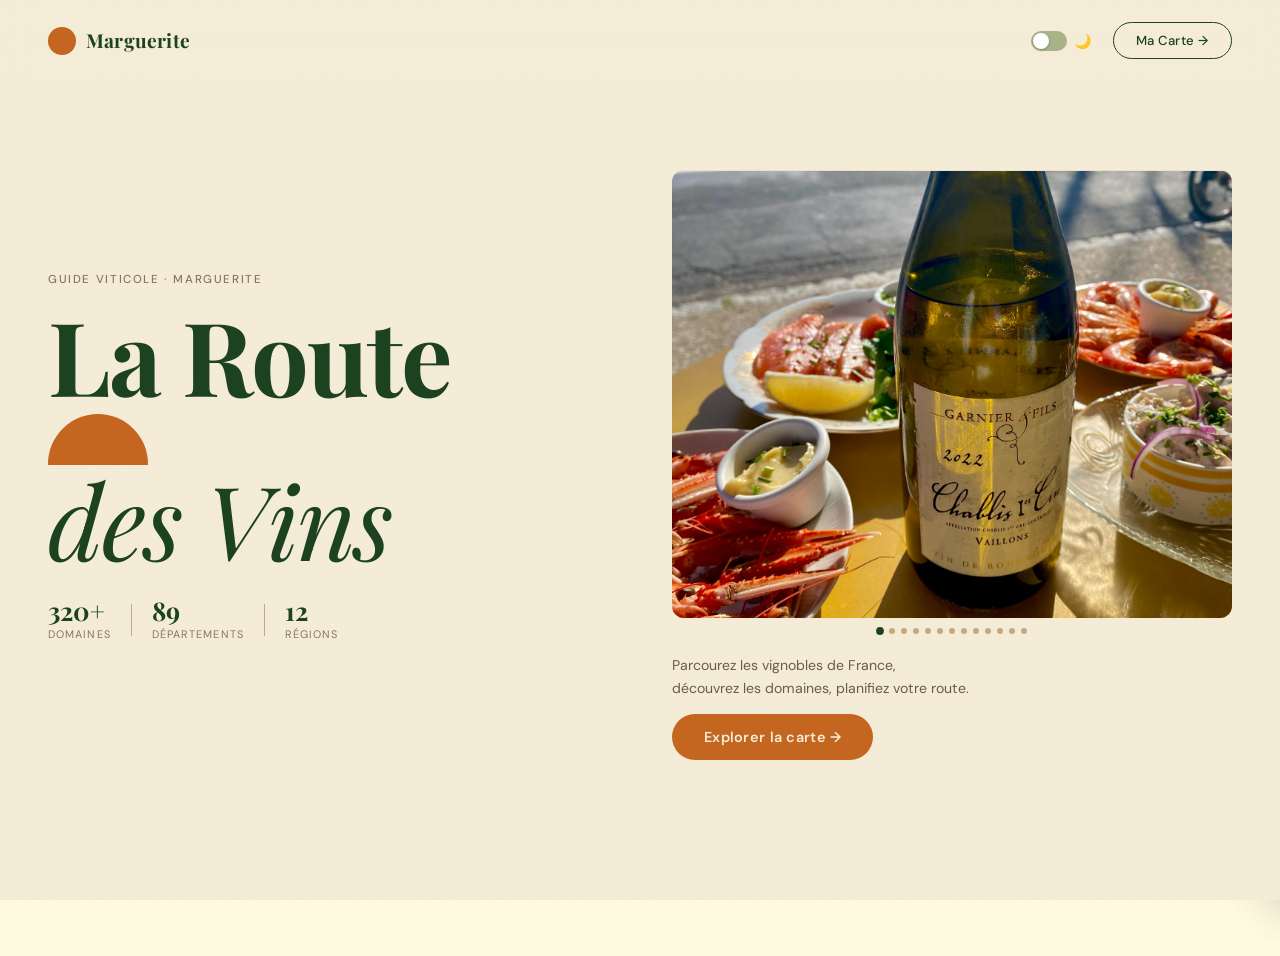
==== commit a345d844: "Mise à jour du site et ajout des photos Co-Authored-By: Claude Sonnet 4.6 <noreply@anthropic.com>" ====
--- a/website/index.html
+++ b/website/index.html
@@ -314,13 +314,12 @@
 
     <!-- ===== NAV CARTE ===== -->
     <nav id="carte-nav">
-        <div class="cn-logo" onclick="showLanding()" style="cursor:pointer;">
-            <div class="cn-logo-dot"></div>
-            <span class="cn-brand">Marguerite</span>
-        </div>
+        <!-- Liens de navigation à gauche -->
         <div class="cn-links">
-            <a href="#" onclick="dismissLanding(); return false;" class="cn-link">Accueil</a>
-            <a href="#" class="cn-link active">La Carte</a>
+            <a class="cn-link" href="#" onclick="showLanding(); return false;">Accueil</a>
+            <a class="cn-link active" href="#" onclick="return false;">La Carte</a>
+            <a class="cn-link cn-link-domaines" href="#" onclick="showLanding(); setTimeout(()=>{ document.querySelector('.landing-domaines')?.scrollIntoView({behavior:'smooth'}); }, 300); return false;">Domaines</a>
+            <a class="cn-link" href="#" onclick="return false;">Journal</a>
         </div>
 
         <!-- Barre de recherche globale -->
@@ -328,18 +327,18 @@
             <div id="search-bar">
                 <span id="search-icon" aria-hidden="true">&#9906;</span>
                 <input id="search-input" type="text"
-                       placeholder="Cépage, arôme, lieu, couleur, tanins…"
+                       placeholder="Cépage, lieu, vigneron…"
                        autocomplete="off" spellcheck="false" aria-label="Rechercher un vin">
                 <button id="search-clear" aria-label="Effacer">&#10005;</button>
             </div>
         </div>
 
         <div class="cn-actions">
-            <!-- Barre utilisateur -->
+            <!-- Barre utilisateur (secondaire) -->
             <div id="user-bar">
-                <button id="user-btn" onclick="openAuthModal()">👤 Connexion</button>
+                <button id="user-btn" onclick="openAuthModal()">Connexion</button>
                 <button id="coeur-btn" class="hidden" onclick="showFavoritesPanel()">♥ Coups de Cœur</button>
-                <button id="reseau-btn" class="hidden" onclick="openReseau()">🌐 Mon Réseau</button>
+                <button id="reseau-btn" class="hidden" onclick="openReseau()">Mon Réseau</button>
                 <button id="itin-fab" class="itin-fab hidden" onclick="toggleItinerary()" aria-label="Mon itinéraire de visite">
                     <span class="itin-fab-icon">🗺</span>
                     <span class="itin-fab-label">Mon Itinéraire</span>
@@ -347,11 +346,12 @@
                 </button>
             </div>
             <button id="mes-donnees-btn" class="hidden" onclick="openMesDonnees()">Mes Données</button>
-            <button id="mc-fab" class="hidden" onclick="openMcForm()" aria-label="Ajouter un domaine à Ma Carte">+ Cartes &amp; Cuvées</button>
             <button class="theme-toggle-btn" id="theme-toggle-carte" onclick="toggleTheme()" aria-label="Basculer thème">
                 <span class="theme-toggle-track"><span class="theme-toggle-thumb"></span></span>
                 <span class="theme-toggle-icon">🌙</span>
             </button>
+            <!-- Bouton Ma Carte — toujours visible, style sombre -->
+            <button id="mc-fab" onclick="openMcForm()" aria-label="Ma Carte">Ma Carte ✦</button>
         </div>
     </nav>
 
--- a/website/style.css
+++ b/website/style.css
@@ -1060,7 +1060,8 @@
 #map-container.ma-carte-mode #france-map path.wine-region.active,
 #map-container.ma-carte-mode #france-map path.wine-region:focus {
   fill: transparent !important;
-  stroke: none !important;
+  stroke: var(--green-mid) !important;
+  stroke-width: 0.5 !important;
   cursor: default;
   pointer-events: none;
   outline: none;
@@ -4366,16 +4367,12 @@
 /* --- Carousel ---------------------------------------------- */
 .landing-carousel-wrap {
   position: relative;
-  flex: 1;
-  min-height: 0;
-  max-height: 560px;
+  width: 100%;
 }
 
 .landing-carousel {
   width: 100%;
-  height: 100%;
-  min-height: 380px;
-  max-height: 560px;
+  aspect-ratio: 5 / 4;
   border-radius: 12px;
   overflow: hidden;
   background: #EDE0CB;
@@ -4495,10 +4492,6 @@
 
   .landing-hero-right {
     padding-left: 0;
-  }
-
-  .landing-carousel-wrap {
-    max-height: 280px;
   }
 
   .landing-explore-btn {
@@ -5242,16 +5235,14 @@
 html.dark #coeur-btn,
 html.dark #reseau-btn,
 html.dark #mes-donnees-btn,
-html.dark #mc-fab {
-  background: #162a1a;
-  color: #d8e8d0;
-  border-color: rgba(138,186,136,0.15);
-}
 html.dark #user-btn:hover,
 html.dark #coeur-btn:hover,
 html.dark #reseau-btn:hover { background: #1e3422; }
-html.dark #mc-fab { background: var(--gold); color: white; border-color: var(--gold); }
-html.dark #mc-fab:hover { background: #b86020; }
+html.dark #mc-fab { background: #f0e8d8; color: #1a1a1a; }
+html.dark #mc-fab:hover { background: #e0d0b8; }
+html.dark .cn-link { color: #d8e8d0; }
+html.dark .cn-link.active { border-bottom-color: var(--gold); }
+html.dark .cn-link-domaines { border-color: #d8e8d0; }
 
 /* ── France map ── */
 html.dark #france-map path {
@@ -5386,18 +5377,31 @@
   letter-spacing: 0.01em;
 }
 
-.cn-links { display: flex; align-items: center; gap: 24px; flex-shrink: 0; }
+.cn-links { display: flex; align-items: center; gap: 28px; flex-shrink: 0; }
 .cn-link {
   font-family: var(--font-body);
-  font-size: 13px; font-weight: 500;
+  font-size: 13px; font-weight: 400;
   color: var(--cd-warm-black); text-decoration: none;
-  opacity: 0.55; transition: opacity 0.2s;
+  opacity: 0.65; transition: opacity 0.2s;
+  padding-bottom: 2px;
 }
 .cn-link:hover { opacity: 1; }
-.cn-link.active { opacity: 1; color: var(--cd-orange); }
+.cn-link.active {
+  opacity: 1;
+  font-weight: 700;
+  border-bottom: 2px solid var(--cd-orange);
+  padding-bottom: 0;
+}
+.cn-link-domaines {
+  opacity: 1;
+  border: 1.5px solid var(--cd-warm-black);
+  border-radius: 6px;
+  padding: 3px 10px;
+  font-weight: 500;
+}
 
 /* Barre de recherche dans la nav */
-#carte-nav #search-container { flex: 1; max-width: 280px; }
+#carte-nav #search-container { flex: 1; max-width: 340px; }
 #carte-nav #search-bar {
   background: var(--cd-cream-dk);
   border-radius: 100px;
@@ -5411,7 +5415,7 @@
   box-shadow: 0 0 0 2px rgba(196,102,31,0.12);
 }
 #carte-nav #search-icon { color: var(--cd-muted); font-size: 14px; }
-#carte-nav #search-input { font-size: 13px; color: var(--cd-warm-black); width: 180px; }
+#carte-nav #search-input { font-size: 13px; color: var(--cd-warm-black); width: 220px; }
 #carte-nav #search-input::placeholder { color: var(--cd-muted); }
 
 /* Actions à droite */
@@ -5433,16 +5437,18 @@
 #carte-nav #reseau-btn:hover,
 #carte-nav #mes-donnees-btn:hover { background: var(--cd-cream-dk); }
 
-/* Bouton Ma Carte — pill orange */
+/* Bouton Ma Carte — pill sombre toujours visible */
 #carte-nav #mc-fab {
-  font-family: var(--font-body); font-size: 12px; font-weight: 600;
-  background: var(--cd-orange); color: white;
-  padding: 8px 20px; border-radius: 100px; border: none;
-  cursor: pointer; letter-spacing: 0.02em;
+  font-family: var(--font-body); font-size: 13px; font-weight: 600;
+  background: #1a1a1a; color: white;
+  padding: 9px 22px; border-radius: 100px; border: none;
+  cursor: pointer; letter-spacing: 0.01em;
   transition: opacity 0.2s; box-shadow: none;
   transform: none !important;
-}
-#carte-nav #mc-fab:hover { opacity: 0.85; transform: none !important; }
+  display: flex !important; align-items: center; gap: 6px;
+  white-space: nowrap;
+}
+#carte-nav #mc-fab:hover { opacity: 0.8; transform: none !important; }
 
 /* ── Map container — décalé nav (56px) + panneau droit (400px) ── */
 #map-container {
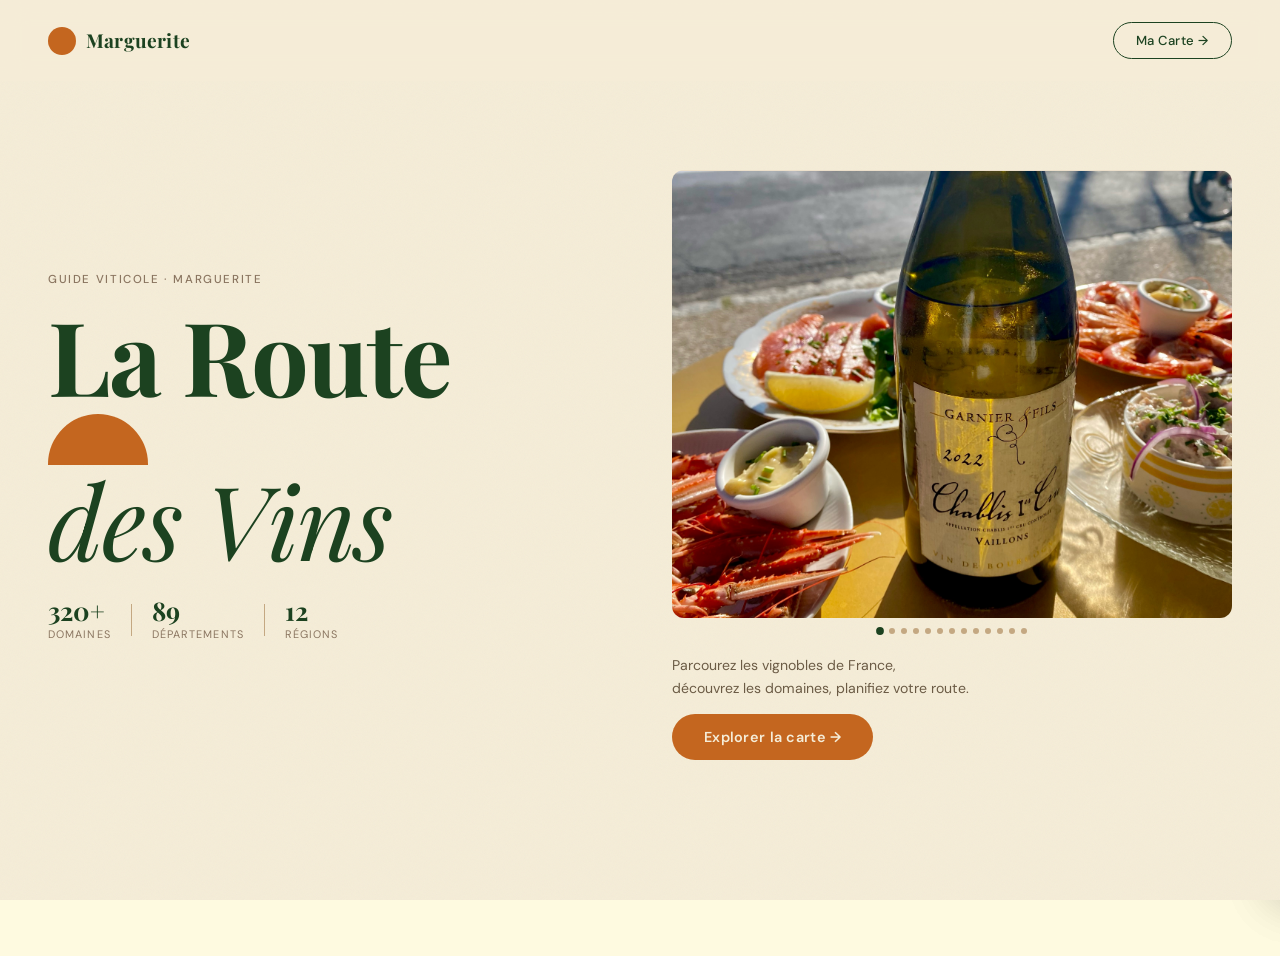
==== commit 53db2f9a: "Mise à jour index.html : toggle thème JS, ma-carte v6, liens mc-fab Co-Authored-By: Claude Sonnet 4." ====
--- a/website/index.html
+++ b/website/index.html
@@ -25,11 +25,7 @@
                 <span class="landing-nav-brand">Marguerite</span>
             </div>
             <div style="display:flex;align-items:center;gap:12px">
-                <button class="theme-toggle-btn" id="theme-toggle-landing" onclick="toggleTheme()" aria-label="Basculer thème">
-                    <span class="theme-toggle-track"><span class="theme-toggle-thumb"></span></span>
-                    <span class="theme-toggle-icon">🌙</span>
-                </button>
-                <button class="landing-nav-cta" onclick="dismissLanding()">Ma Carte →</button>
+<button class="landing-nav-cta" onclick="dismissLanding()">Ma Carte →</button>
             </div>
         </nav>
 
@@ -314,9 +310,13 @@
 
     <!-- ===== NAV CARTE ===== -->
     <nav id="carte-nav">
-        <!-- Liens de navigation à gauche -->
+        <!-- Logo à gauche -->
+        <div class="cn-logo" onclick="showLanding()" style="cursor:pointer;">
+            <div class="cn-logo-dot"></div>
+            <span class="cn-brand">Marguerite</span>
+        </div>
+        <!-- Liens de navigation -->
         <div class="cn-links">
-            <a class="cn-link" href="#" onclick="showLanding(); return false;">Accueil</a>
             <a class="cn-link active" href="#" onclick="return false;">La Carte</a>
             <a class="cn-link cn-link-domaines" href="#" onclick="showLanding(); setTimeout(()=>{ document.querySelector('.landing-domaines')?.scrollIntoView({behavior:'smooth'}); }, 300); return false;">Domaines</a>
             <a class="cn-link" href="#" onclick="return false;">Journal</a>
@@ -345,13 +345,9 @@
                     <span id="itin-fab-badge" class="itin-fab-badge hidden">0</span>
                 </button>
             </div>
-            <button id="mes-donnees-btn" class="hidden" onclick="openMesDonnees()">Mes Données</button>
-            <button class="theme-toggle-btn" id="theme-toggle-carte" onclick="toggleTheme()" aria-label="Basculer thème">
-                <span class="theme-toggle-track"><span class="theme-toggle-thumb"></span></span>
-                <span class="theme-toggle-icon">🌙</span>
-            </button>
-            <!-- Bouton Ma Carte — toujours visible, style sombre -->
-            <button id="mc-fab" onclick="openMcForm()" aria-label="Ma Carte">Ma Carte ✦</button>
+            <a id="mes-donnees-btn" class="hidden" href="Mes%20Donn%C3%A9es.html" style="text-decoration:none">Mes Données</a>
+<!-- Bouton Ma Carte — toujours visible, style sombre -->
+            <a id="mc-fab" href="Ma%20Carte.html" aria-label="Ma Carte" style="text-decoration:none">Ma Carte ✦</a>
         </div>
     </nav>
 
@@ -660,7 +656,7 @@
 
     <script src="app.js?v=3"></script>
     <script src="firebase-config.js?v=2"></script>
-    <script src="ma-carte.js?v=4"></script>
+    <script src="ma-carte.js?v=6"></script>
     <script src="reseau.js?v=2"></script>
 
     <!-- ===== Notification de sauvegarde ===== -->
@@ -966,28 +962,6 @@
     </div>
 
 <script>
-// ── Theme toggle ──────────────────────────────────────────
-(function() {
-  const saved = localStorage.getItem('theme');
-  const prefersDark = window.matchMedia('(prefers-color-scheme: dark)').matches;
-  if (saved === 'dark' || (!saved && prefersDark)) {
-    document.documentElement.classList.add('dark');
-  }
-  _syncToggleIcons();
-})();
-
-function toggleTheme() {
-  const isDark = document.documentElement.classList.toggle('dark');
-  localStorage.setItem('theme', isDark ? 'dark' : 'light');
-  _syncToggleIcons();
-}
-
-function _syncToggleIcons() {
-  const isDark = document.documentElement.classList.contains('dark');
-  document.querySelectorAll('.theme-toggle-icon').forEach(el => {
-    el.textContent = isDark ? '☀️' : '🌙';
-  });
-}
 </script>
 
 </body>
